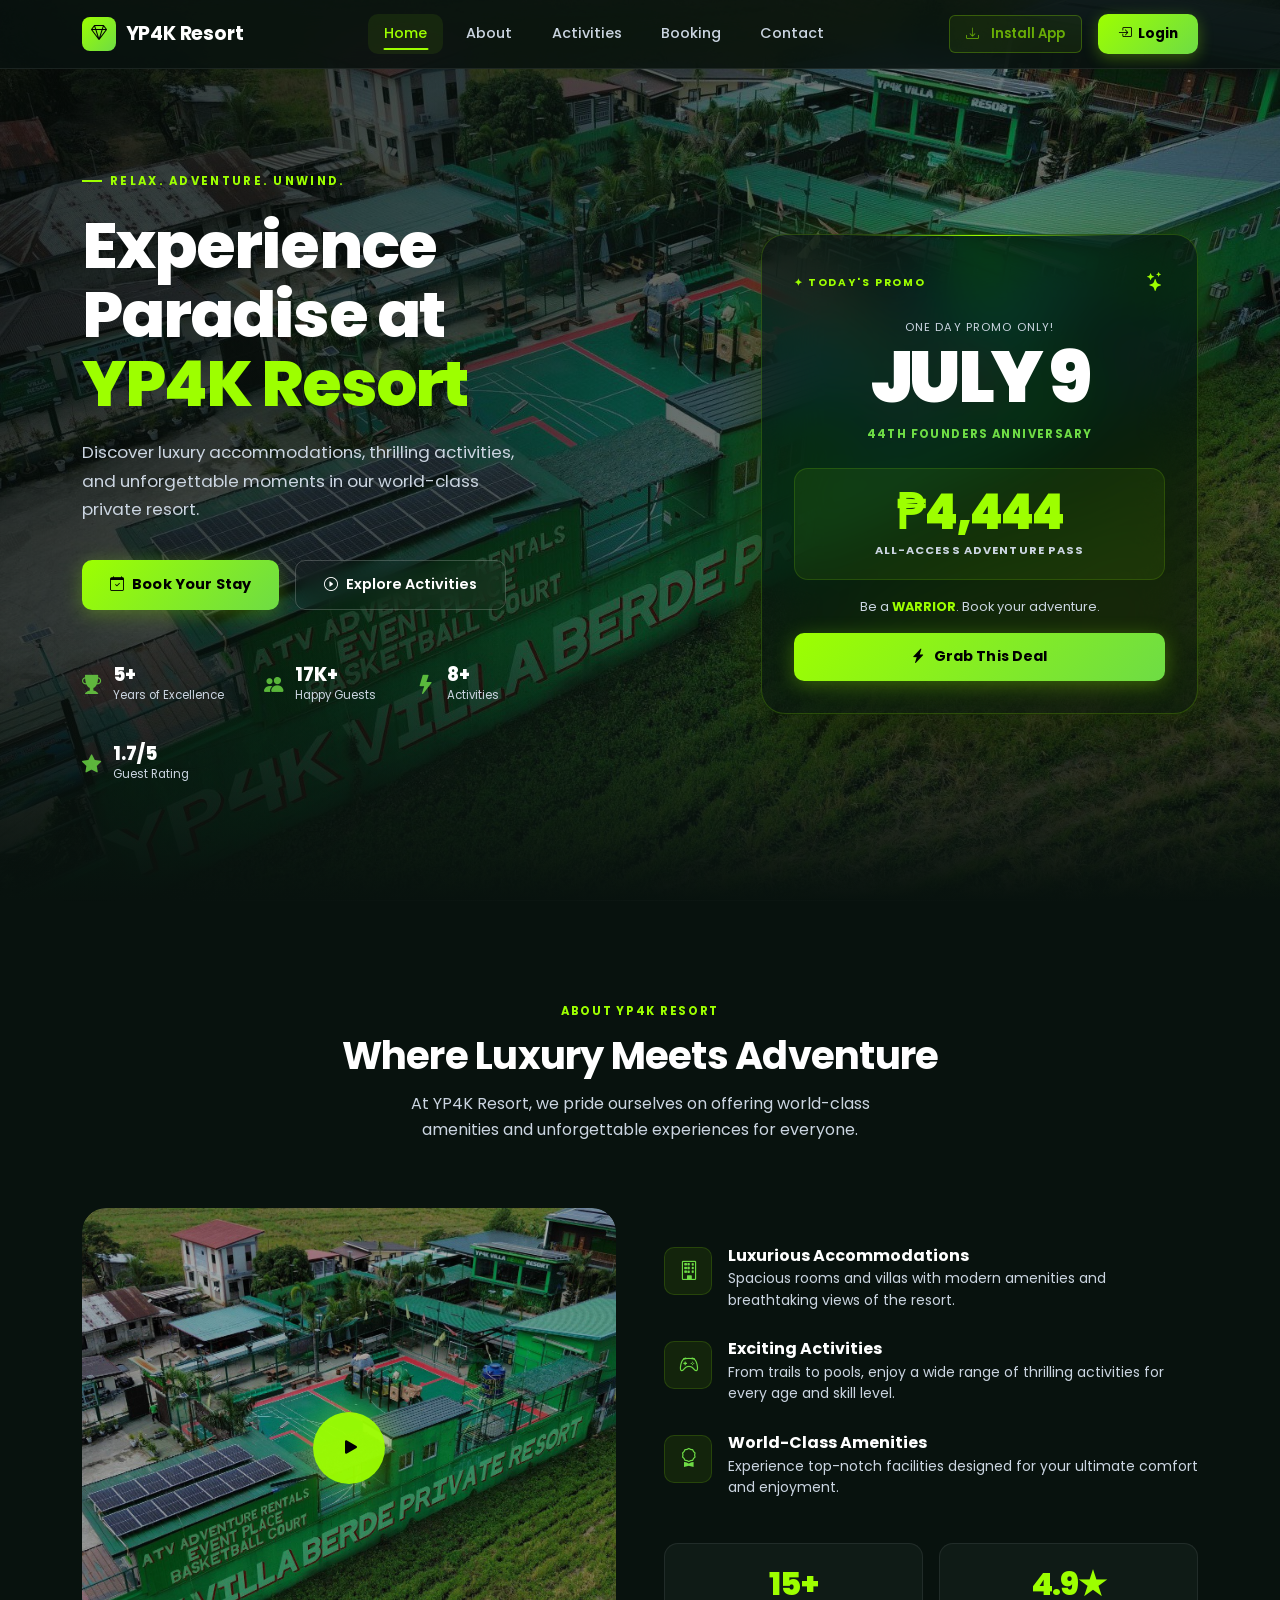
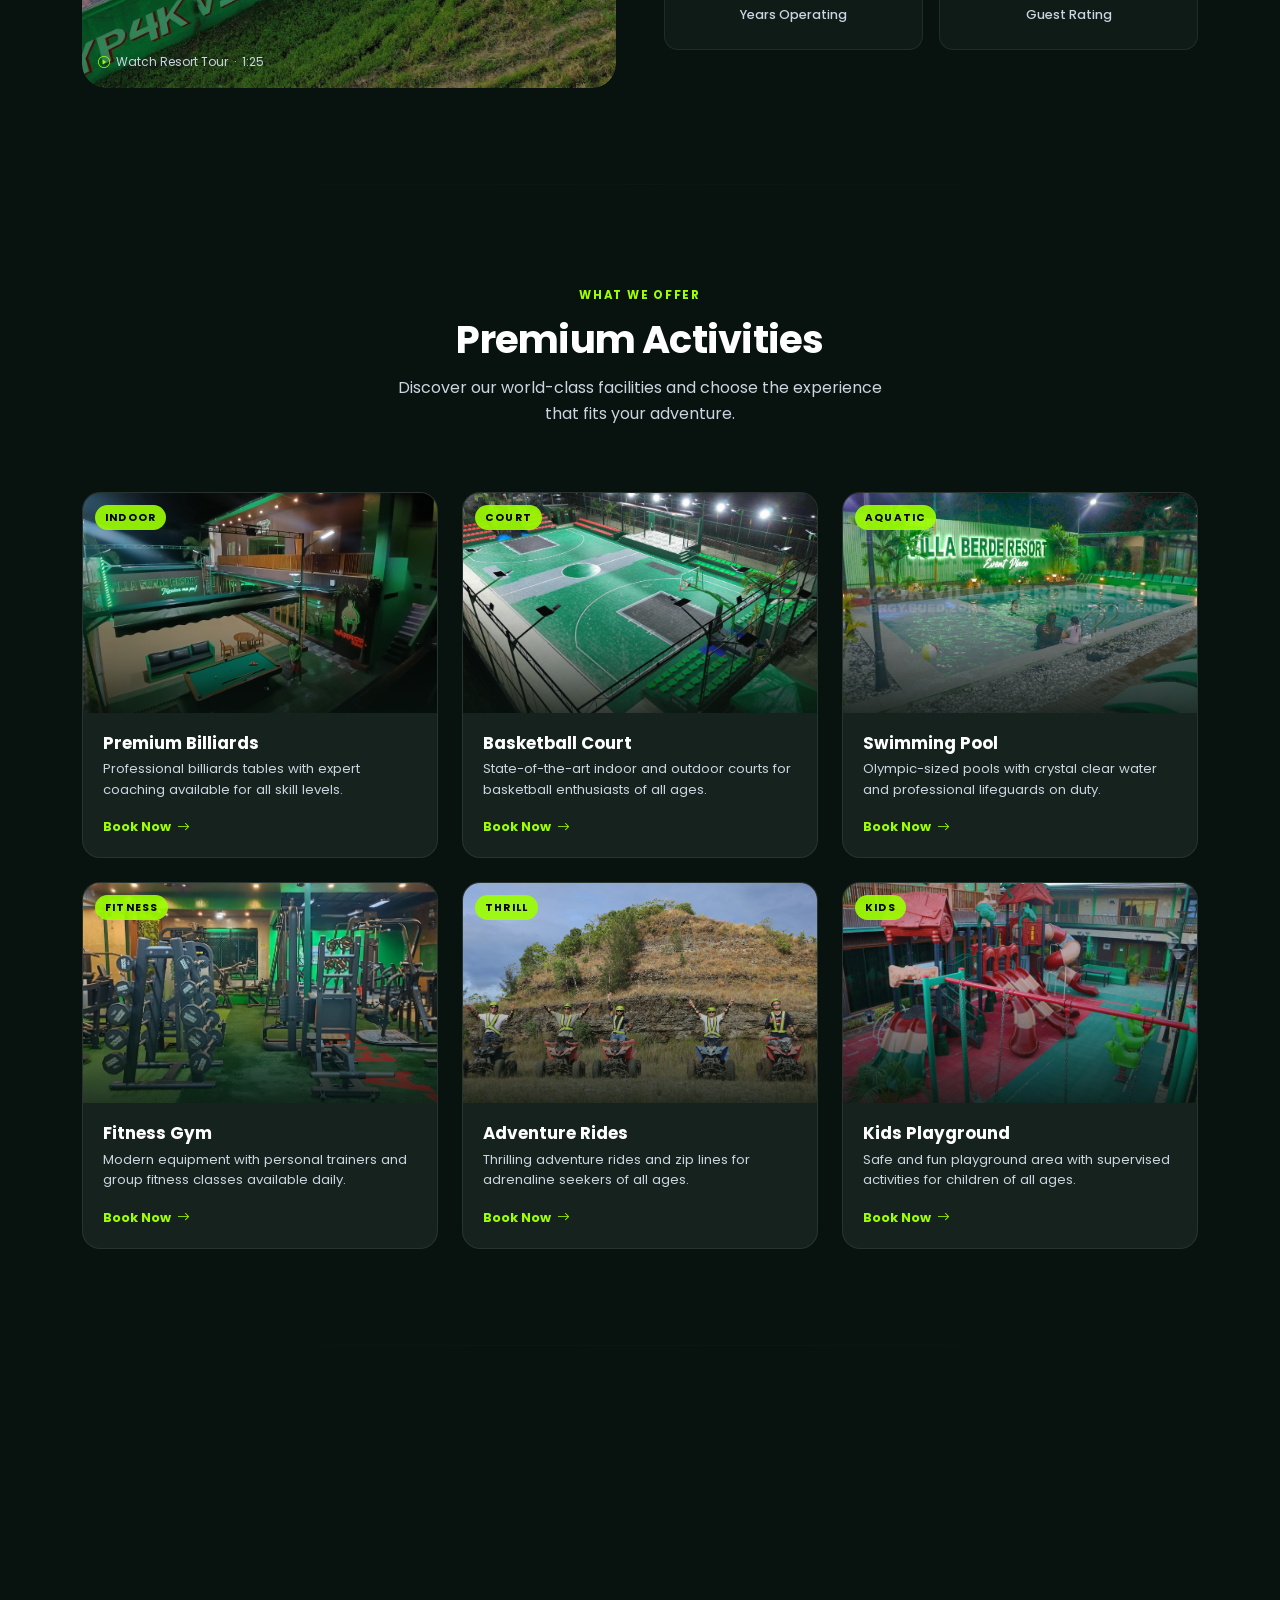
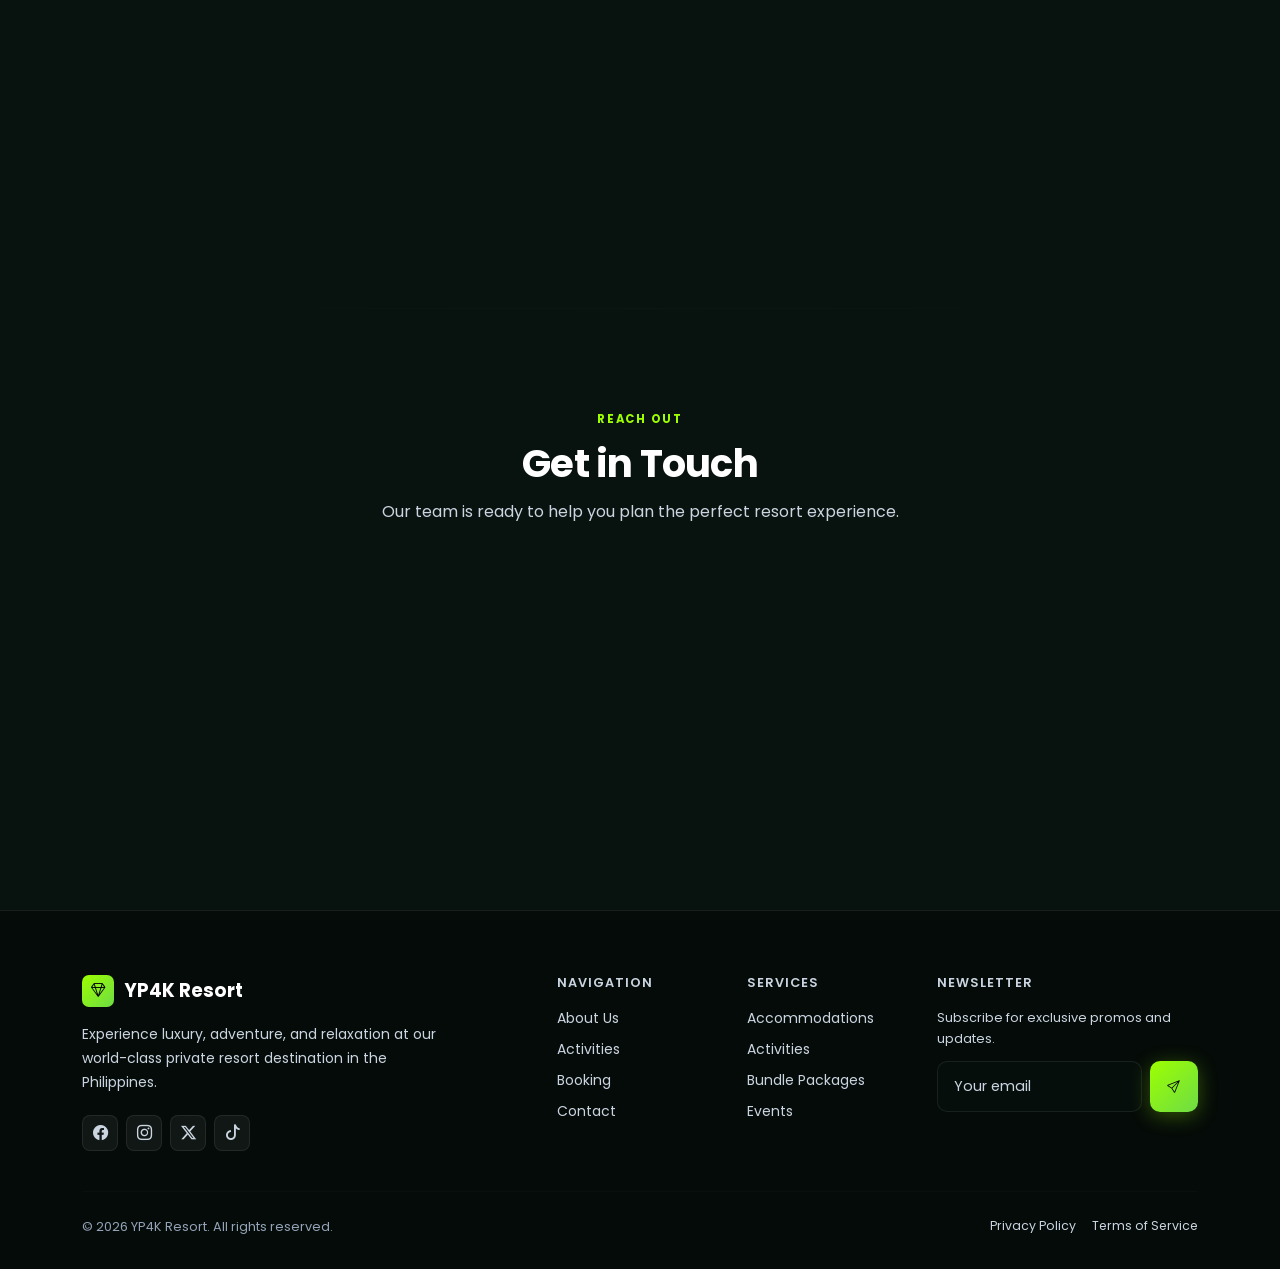
==== index-new.html @ f0563fe2 "fixed json files and sw.js" ====
<!DOCTYPE html>
<html lang="en">

<head>
    <meta charset="UTF-8">
    <meta name="viewport" content="width=device-width, initial-scale=1.0">
    <title>YP4K Resort — Luxury. Adventure. Nature.</title>
    <meta name="description"
        content="Experience world-class luxury accommodations, thrilling activities, and unforgettable moments at YP4K Private Resort.">
    <link href="https://cdn.jsdelivr.net/npm/bootstrap@5.3.0/dist/css/bootstrap.min.css" rel="stylesheet">
    <link rel="stylesheet" href="https://cdn.jsdelivr.net/npm/bootstrap-icons@1.11.0/font/bootstrap-icons.css">
    <link rel="stylesheet" href="css/resort-theme.css">

    <!-- PWA: Manifest & Meta -->
    <link rel="manifest" href="manifest.json">
    <meta name="theme-color" content="#9dff00">
    <meta name="mobile-web-app-capable" content="yes">
    <meta name="apple-mobile-web-app-capable" content="yes">
    <meta name="apple-mobile-web-app-status-bar-style" content="black-translucent">
    <meta name="apple-mobile-web-app-title" content="YP4K Resort">
    <link rel="apple-touch-icon" href="assets/icon-192.png">
    <link rel="icon" type="image/png" sizes="192x192" href="assets/icon-192.png">
    <link rel="icon" type="image/png" sizes="512x512" href="assets/icon-512.png">
    <style>
        /* ═══════════════════════════════════════════════════════
       INDEX PAGE — Additional Styles
    ═══════════════════════════════════════════════════════ */

        /* NAV LOGIN BUTTON */
        .nav-btn-login {
            display: inline-flex;
            align-items: center;
            gap: 0.4rem;
            padding: 0.55rem 1.25rem;
            background: linear-gradient(135deg, var(--accent), var(--accent-2));
            color: #000 !important;
            font-weight: 700;
            font-size: 0.85rem;
            border-radius: var(--radius-sm);
            text-decoration: none;
            transition: var(--t);
            box-shadow: 0 4px 15px rgba(157, 255, 0, 0.3);
            margin-left: 0.5rem;
        }

        .nav-btn-login:hover {
            transform: translateY(-2px);
            box-shadow: 0 6px 25px rgba(157, 255, 0, 0.45);
            color: #000 !important;
        }

        /* ── HERO ───────────────────────────────────────────── */
        .hero {
            position: relative;
            min-height: 100vh;
            display: flex;
            align-items: center;
            overflow: hidden;
            padding: 7rem 0 4rem;
        }

        /* Hero Background Slideshow
       ┌────────────────────────────────────────────────────────┐
       │  TO CHANGE HERO IMAGES: Edit the HERO_IMAGES array    │
       │  in the <script> section below. The CSS handles       │
       │  the crossfade automatically.                          │
       └────────────────────────────────────────────────────────┘ */
        .hero-bg-layer {
            position: absolute;
            inset: 0;
            z-index: 0;
            background-size: cover;
            background-position: center;
            background-attachment: fixed;
            opacity: 0;
            transition: opacity 1.8s ease-in-out;
        }

        .hero-bg-layer.active {
            opacity: 1;
        }

        @media (max-width: 768px) {
            .hero-bg-layer {
                background-attachment: scroll;
            }
        }

        /* Dark gradient overlay — pointer-events:none so navbar clicks pass through */
        .hero-overlay {
            position: absolute;
            inset: 0;
            z-index: 1;
            pointer-events: none;
            background: linear-gradient(105deg,
                    rgba(5, 10, 7, 0.82) 0%,
                    rgba(8, 18, 14, 0.7) 40%,
                    rgba(8, 18, 14, 0.45) 70%,
                    rgba(5, 10, 7, 0.6) 100%);
        }

        /* Bottom vignette — decorative only */
        .hero-vignette {
            position: absolute;
            bottom: 0;
            left: 0;
            right: 0;
            height: 30%;
            z-index: 2;
            pointer-events: none;
            background: linear-gradient(to top, var(--bg-primary), transparent);
        }

        .hero-content {
            position: relative;
            z-index: 3;
        }

        /* Hero label */
        .hero-tagline {
            display: inline-flex;
            align-items: center;
            gap: 0.5rem;
            font-size: 0.72rem;
            font-weight: 700;
            letter-spacing: 0.2em;
            text-transform: uppercase;
            color: var(--accent);
            margin-bottom: 1.25rem;
        }

        .hero-tagline::before {
            content: '';
            display: inline-block;
            width: 20px;
            height: 2px;
            background: var(--accent);
        }

        /* Hero headline */
        .hero-headline {
            font-size: clamp(2.4rem, 5vw, 4.2rem);
            font-weight: 800;
            line-height: 1.08;
            letter-spacing: -0.03em;
            color: var(--text);
            margin-bottom: 1.25rem;
        }

        .hero-headline .accent-word {
            color: var(--accent);
        }

        .hero-subtitle {
            font-size: 1.05rem;
            color: var(--text-2);
            line-height: 1.7;
            max-width: 460px;
            margin-bottom: 2.25rem;
        }

        /* Hero CTA row */
        .hero-ctas {
            display: flex;
            gap: 1rem;
            flex-wrap: wrap;
            margin-bottom: 3.5rem;
        }

        /* Hero stats row */
        .hero-stats {
            display: flex;
            gap: 2.5rem;
            flex-wrap: wrap;
        }

        .hero-stat {
            display: flex;
            align-items: center;
            gap: 0.75rem;
        }

        .hero-stat-icon {
            color: var(--accent-2);
            font-size: 1.2rem;
            opacity: 0.8;
        }

        .hero-stat-value {
            font-size: 1.15rem;
            font-weight: 800;
            color: var(--text);
            line-height: 1;
        }

        .hero-stat-label {
            font-size: 0.72rem;
            color: var(--text-muted);
            margin-top: 0.1rem;
        }

        /* ── PROMO CARD (Right Column) ─────────────────────── */
        .promo-card {
            background: rgba(10, 20, 15, 0.6);
            backdrop-filter: blur(30px) saturate(180%);
            -webkit-backdrop-filter: blur(30px) saturate(180%);
            border: 1px solid rgba(157, 255, 0, 0.2);
            border-radius: var(--radius-xl);
            padding: 2rem;
            box-shadow: 0 25px 60px rgba(0, 0, 0, 0.5), var(--shadow-glow-lg);
            position: relative;
            overflow: hidden;
            animation: promoFloat 6s ease-in-out infinite;
        }

        @keyframes promoFloat {

            0%,
            100% {
                transform: translateY(0);
            }

            50% {
                transform: translateY(-8px);
            }
        }

        .promo-card::before {
            content: '';
            position: absolute;
            top: -1px;
            left: 20%;
            right: 20%;
            height: 2px;
            background: linear-gradient(90deg, transparent, var(--accent), transparent);
        }

        .promo-card .promo-tag {
            display: flex;
            align-items: center;
            justify-content: space-between;
            margin-bottom: 1.25rem;
        }

        .promo-tag-label {
            font-size: 0.65rem;
            font-weight: 700;
            letter-spacing: 0.18em;
            text-transform: uppercase;
            color: var(--accent);
        }

        .promo-star {
            color: var(--accent);
            font-size: 1.2rem;
            animation: starSpin 8s linear infinite;
        }

        @keyframes starSpin {
            to {
                transform: rotate(360deg);
            }
        }

        .promo-date {
            text-align: center;
            margin-bottom: 0.75rem;
        }

        .promo-day-label {
            font-size: 0.7rem;
            color: var(--text-muted);
            letter-spacing: 0.1em;
            text-transform: uppercase;
            margin-bottom: 0.25rem;
        }

        .promo-day-num {
            font-size: 4.5rem;
            font-weight: 900;
            color: var(--text);
            line-height: 1;
            letter-spacing: -0.05em;
        }

        .promo-event {
            font-size: 0.72rem;
            font-weight: 700;
            letter-spacing: 0.12em;
            text-transform: uppercase;
            color: var(--accent-2);
            text-align: center;
            margin-bottom: 1.5rem;
        }

        .promo-price-block {
            background: rgba(157, 255, 0, 0.07);
            border: 1px solid rgba(157, 255, 0, 0.15);
            border-radius: var(--radius-md);
            padding: 1.25rem;
            text-align: center;
            margin-bottom: 1rem;
        }

        .promo-price {
            font-size: 3rem;
            font-weight: 900;
            color: var(--accent);
            line-height: 1;
            letter-spacing: -0.04em;
        }

        .promo-price-label {
            font-size: 0.7rem;
            font-weight: 700;
            letter-spacing: 0.1em;
            text-transform: uppercase;
            color: var(--text-2);
            margin-top: 0.25rem;
        }

        .promo-cta-text {
            text-align: center;
            font-size: 0.8rem;
            color: var(--text-muted);
        }

        .promo-cta-text span {
            color: var(--accent);
            font-weight: 700;
        }

        /* ── ABOUT SECTION ──────────────────────────────────── */
        .about-img-wrapper {
            position: relative;
            border-radius: var(--radius-xl);
            overflow: hidden;
        }

        .about-img-wrapper img {
            width: 100%;
            height: 480px;
            object-fit: cover;
            border-radius: var(--radius-xl);
            transition: transform 0.6s ease;
        }

        .about-img-wrapper:hover img {
            transform: scale(1.04);
        }

        .about-img-wrapper .play-btn {
            position: absolute;
            inset: 0;
            display: flex;
            align-items: center;
            justify-content: center;
            background: rgba(0, 0, 0, 0.3);
            transition: var(--t);
            border-radius: var(--radius-xl);
            text-decoration: none;
        }

        .about-img-wrapper .play-btn:hover {
            background: rgba(0, 0, 0, 0.15);
        }

        .play-btn-circle {
            width: 72px;
            height: 72px;
            background: rgba(157, 255, 0, 0.95);
            border-radius: 50%;
            display: flex;
            align-items: center;
            justify-content: center;
            font-size: 1.5rem;
            color: #000;
            transition: var(--t);
            box-shadow: 0 0 40px rgba(157, 255, 0, 0.5);
        }

        .play-btn:hover .play-btn-circle {
            transform: scale(1.1);
            box-shadow: 0 0 60px rgba(157, 255, 0, 0.7);
        }

        .about-feature {
            display: flex;
            gap: 1rem;
            margin-bottom: 1.75rem;
            align-items: flex-start;
        }

        .about-feature-icon {
            width: 48px;
            height: 48px;
            flex-shrink: 0;
            background: rgba(157, 255, 0, 0.08);
            border: 1px solid rgba(157, 255, 0, 0.15);
            border-radius: var(--radius-sm);
            display: flex;
            align-items: center;
            justify-content: center;
            font-size: 1.2rem;
            color: var(--accent-2);
            margin-top: 0.1rem;
        }

        .about-feature h5 {
            font-size: 1rem;
            font-weight: 700;
            color: var(--text);
            margin-bottom: 0.2rem;
        }

        .about-feature p {
            font-size: 0.875rem;
            color: var(--text-muted);
            margin: 0;
            line-height: 1.55;
        }

        /* ── ACTIVITIES GRID ─────────────────────────────────── */
        .activity-card {
            background: var(--bg-card);
            border: 1px solid var(--border);
            border-radius: var(--radius-lg);
            overflow: hidden;
            transition: var(--t);
            height: 100%;
            display: flex;
            flex-direction: column;
        }

        .activity-card:hover {
            border-color: rgba(157, 255, 0, 0.2);
            box-shadow: 0 20px 50px rgba(0, 0, 0, 0.5), var(--shadow-glow);
            transform: translateY(-6px);
        }

        .activity-img-wrap {
            position: relative;
            height: 220px;
            overflow: hidden;
        }

        .activity-img-wrap img {
            width: 100%;
            height: 100%;
            object-fit: cover;
            transition: transform 0.6s ease;
        }

        .activity-card:hover .activity-img-wrap img {
            transform: scale(1.07);
        }

        .activity-type-badge {
            position: absolute;
            top: 0.75rem;
            left: 0.75rem;
            background: rgba(157, 255, 0, 0.9);
            color: #000;
            font-size: 0.65rem;
            font-weight: 700;
            letter-spacing: 0.1em;
            text-transform: uppercase;
            padding: 0.25rem 0.65rem;
            border-radius: 100px;
        }

        .activity-img-overlay {
            position: absolute;
            inset: 0;
            background: linear-gradient(to top, rgba(8, 18, 14, 0.8) 0%, transparent 60%);
        }

        .activity-body {
            padding: 1.25rem;
            display: flex;
            flex-direction: column;
            flex: 1;
        }

        .activity-title {
            font-size: 1.05rem;
            font-weight: 700;
            color: var(--text);
            margin-bottom: 0.4rem;
        }

        .activity-desc {
            font-size: 0.825rem;
            color: var(--text-muted);
            line-height: 1.55;
            flex: 1;
            margin-bottom: 1rem;
        }

        .activity-btn {
            display: inline-flex;
            align-items: center;
            gap: 0.4rem;
            font-size: 0.8rem;
            font-weight: 700;
            color: var(--accent) !important;
            text-decoration: none;
            transition: var(--t-fast);
            border: none;
            background: none;
            padding: 0;
        }

        .activity-btn:hover {
            gap: 0.7rem;
            color: var(--accent-2) !important;
        }

        /* ── CTA BAND ────────────────────────────────────────── */
        .cta-band {
            background: linear-gradient(135deg, rgba(21, 34, 29, 0.8), rgba(13, 22, 18, 0.9));
            border: 1px solid var(--border);
            border-radius: var(--radius-2xl);
            padding: 4rem 3rem;
            text-align: center;
            position: relative;
            overflow: hidden;
        }

        .cta-band::before {
            content: '';
            position: absolute;
            top: -1px;
            left: 15%;
            right: 15%;
            height: 2px;
            background: linear-gradient(90deg, transparent, var(--accent), transparent);
        }

        .cta-band::after {
            content: '';
            position: absolute;
            top: 50%;
            left: 50%;
            transform: translate(-50%, -50%);
            width: 400px;
            height: 400px;
            background: radial-gradient(ellipse at center, rgba(157, 255, 0, 0.05) 0%, transparent 70%);
            pointer-events: none;
        }

        .cta-band h2 {
            font-size: clamp(1.8rem, 3.5vw, 2.8rem);
            font-weight: 800;
            color: var(--text);
            letter-spacing: -0.03em;
            margin-bottom: 0.75rem;
        }

        .cta-band p {
            color: var(--text-muted);
            font-size: 1rem;
            margin-bottom: 2rem;
            max-width: 480px;
            margin-left: auto;
            margin-right: auto;
        }

        /* ── CONTACT CARDS ───────────────────────────────────── */
        .contact-card {
            background: var(--bg-card);
            border: 1px solid var(--border);
            border-radius: var(--radius-lg);
            padding: 2rem;
            text-align: center;
            transition: var(--t);
            height: 100%;
        }

        .contact-card:hover {
            border-color: rgba(157, 255, 0, 0.2);
            transform: translateY(-4px);
            box-shadow: var(--shadow-glow);
        }

        .contact-icon {
            width: 60px;
            height: 60px;
            background: rgba(157, 255, 0, 0.08);
            border: 1px solid rgba(157, 255, 0, 0.15);
            border-radius: 50%;
            display: flex;
            align-items: center;
            justify-content: center;
            font-size: 1.4rem;
            color: var(--accent-2);
            margin: 0 auto 1.25rem;
            transition: var(--t);
        }

        .contact-card:hover .contact-icon {
            background: rgba(157, 255, 0, 0.15);
            box-shadow: 0 0 20px rgba(157, 255, 0, 0.2);
            transform: scale(1.05);
        }

        .contact-card h5 {
            font-weight: 700;
            color: var(--text);
            margin-bottom: 0.5rem;
            font-size: 1rem;
        }

        .contact-card p {
            color: var(--text-2);
            font-size: 0.875rem;
            margin-bottom: 0.25rem;
        }

        .contact-card .contact-sub {
            color: var(--text-muted);
            font-size: 0.775rem;
        }

        /* Mobile nav tweaks */
        @media (max-width: 992px) {
            .promo-card {
                margin-top: 2.5rem;
                animation: none;
            }

            .hero {
                min-height: auto;
                padding: 7rem 0 5rem;
            }
        }
    </style>
</head>

<body>
    <!-- Animated Background System -->
    <div class="resort-bg"></div>
    <div class="particles">
        <div class="particle"></div>
        <div class="particle"></div>
        <div class="particle"></div>
        <div class="particle"></div>
        <div class="particle"></div>
        <div class="particle"></div>
        <div class="particle"></div>
        <div class="particle"></div>
    </div>

    <!-- ══════════════════════════════════════════════════════
     NAVIGATION
══════════════════════════════════════════════════════ -->
    <nav class="resort-nav navbar navbar-expand-lg" id="mainNav">
        <div class="container">
            <a class="navbar-brand" href="#home">
                <div class="brand-icon"><i class="bi bi-gem"></i></div>
                YP4K Resort
            </a>
            <button class="navbar-toggler border-0" type="button" data-bs-toggle="collapse" data-bs-target="#navbarNav"
                style="color: var(--text-muted);">
                <i class="bi bi-list" style="font-size:1.5rem;"></i>
            </button>
            <div class="collapse navbar-collapse" id="navbarNav">
                <ul class="navbar-nav mx-auto gap-1">
                    <li class="nav-item"><a class="nav-link active" href="#home">Home</a></li>
                    <li class="nav-item"><a class="nav-link" href="#about">About</a></li>
                    <li class="nav-item"><a class="nav-link" href="#activities">Activities</a></li>
                    <li class="nav-item"><a class="nav-link" href="#booking">Booking</a></li>
                    <li class="nav-item"><a class="nav-link" href="#contact">Contact</a></li>
                </ul>
                <div class="d-flex align-items-center gap-2 mt-3 mt-lg-0">
                    <!-- PWA Install Button (hidden until browser fires beforeinstallprompt) -->
                    <button id="pwaInstallBtn" class="d-none align-items-center gap-2" style="background: rgba(157,255,0,0.1); border: 1px solid rgba(157,255,0,0.4); color: #9dff00; border-radius: 6px; padding: 0.45rem 1rem; font-size: 0.82rem; font-weight: 600; cursor: pointer; transition: all 0.2s ease; white-space: nowrap;" onmouseover="this.style.background='rgba(157,255,0,0.22)';this.style.boxShadow='0 0 12px rgba(157,255,0,0.3)'" onmouseout="this.style.background='rgba(157,255,0,0.1)';this.style.boxShadow='none'">
                        <i class="bi bi-download me-1"></i> Install App
                    </button>
                    <a href="http://localhost/YP4K_Resort/Authentication/login.php" class="nav-btn-login">
                        <i class="bi bi-box-arrow-in-right"></i>
                        Login
                    </a>
                </div>
            </div>
        </div>
    </nav>

    <!-- ══════════════════════════════════════════════════════
     HERO SECTION
══════════════════════════════════════════════════════ -->
    <section id="home" class="hero">
        <!-- Background Image Layers (controlled by JS below) -->
        <div class="hero-bg-layer" id="heroBg0"></div>
        <div class="hero-bg-layer" id="heroBg1"></div>
        <div class="hero-bg-layer" id="heroBg2"></div>
        <div class="hero-overlay"></div>
        <div class="hero-vignette"></div>

        <div class="container hero-content">
            <div class="row align-items-center g-5">
                <!-- Left: Headline & CTAs -->
                <div class="col-lg-6">
                    <div class="hero-tagline reveal">Relax. Adventure. Unwind.</div>

                    <h1 class="hero-headline reveal reveal-delay-1">
                        Experience<br>
                        Paradise at<br>
                        <span class="accent-word">YP4K Resort</span>
                    </h1>

                    <p class="hero-subtitle reveal reveal-delay-2">
                        Discover luxury accommodations, thrilling activities,
                        and unforgettable moments in our world-class private resort.
                    </p>

                    <div class="hero-ctas reveal reveal-delay-3">
                        <a href="Authentication/login.php" class="btn-resort">
                            <i class="bi bi-calendar-check"></i>
                            Book Your Stay
                        </a>
                        <a href="#activities" class="btn-resort-ghost">
                            <i class="bi bi-play-circle"></i>
                            Explore Activities
                        </a>
                    </div>

                    <!-- Stats -->
                    <div class="hero-stats reveal reveal-delay-4">
                        <div class="hero-stat">
                            <i class="bi bi-trophy-fill hero-stat-icon"></i>
                            <div>
                                <div class="hero-stat-value" data-count="15">0</div>
                                <div class="hero-stat-label">Years of Excellence</div>
                            </div>
                        </div>
                        <div class="hero-stat">
                            <i class="bi bi-people-fill hero-stat-icon"></i>
                            <div>
                                <div class="hero-stat-value" data-count="50" data-suffix="K+">0</div>
                                <div class="hero-stat-label">Happy Guests</div>
                            </div>
                        </div>
                        <div class="hero-stat">
                            <i class="bi bi-lightning-fill hero-stat-icon"></i>
                            <div>
                                <div class="hero-stat-value" data-count="25" data-suffix="+">0</div>
                                <div class="hero-stat-label">Activities</div>
                            </div>
                        </div>
                        <div class="hero-stat">
                            <i class="bi bi-star-fill hero-stat-icon"></i>
                            <div>
                                <div class="hero-stat-value" data-count="4.9" data-suffix="/5" data-decimal="true">0
                                </div>
                                <div class="hero-stat-label">Guest Rating</div>
                            </div>
                        </div>
                    </div>
                </div>

                <!-- Right: Promo Card -->
                <div class="col-lg-5 offset-lg-1 reveal reveal-delay-2">
                    <div class="promo-card">
                        <div class="promo-tag">
                            <span class="promo-tag-label">✦ Today's Promo</span>
                            <i class="bi bi-stars promo-star"></i>
                        </div>
                        <div class="promo-date">
                            <div class="promo-day-label">One Day Promo Only!</div>
                            <div class="promo-day-num">JULY 9</div>
                        </div>
                        <div class="promo-event">44th Founders Anniversary</div>
                        <div class="promo-price-block">
                            <div class="promo-price">₱4,444</div>
                            <div class="promo-price-label">All-Access Adventure Pass</div>
                        </div>
                        <p class="promo-cta-text">
                            Be a <span>WARRIOR</span>. Book your adventure.
                        </p>
                        <div class="mt-3">
                            <a href="Authentication/login.php" class="btn-resort w-100 justify-content-center">
                                <i class="bi bi-lightning-charge-fill"></i>
                                Grab This Deal
                            </a>
                        </div>
                    </div>
                </div>
            </div>
        </div>
    </section>

    <hr class="section-divider">

    <!-- ══════════════════════════════════════════════════════
     ABOUT SECTION
══════════════════════════════════════════════════════ -->
    <section id="about" class="section-resort">
        <div class="container">
            <div class="section-header">
                <span class="label-green">About YP4K Resort</span>
                <h2>Where Luxury Meets Adventure</h2>
                <p>At YP4K Resort, we pride ourselves on offering world-class amenities and unforgettable experiences
                    for everyone.</p>
            </div>

            <div class="row align-items-center g-5">
                <!-- Image / Video -->
                <div class="col-lg-6 reveal">
                    <div class="about-img-wrapper">
                        <img src="assets/Images/AerialShotOne.jpg" alt="YP4K Resort Aerial View" loading="lazy">
                        <a href="#" class="play-btn" onclick="return false;">
                            <div class="play-btn-circle">
                                <i class="bi bi-play-fill ms-1"></i>
                            </div>
                        </a>
                        <div
                            style="position:absolute;bottom:1rem;left:1rem;z-index:5;font-size:0.75rem;color:var(--text-2);display:flex;align-items:center;gap:0.4rem;">
                            <i class="bi bi-play-circle" style="color:var(--accent);"></i> Watch Resort Tour
                            &nbsp;·&nbsp; 1:25
                        </div>
                    </div>
                </div>

                <!-- Features -->
                <div class="col-lg-6 reveal reveal-delay-2">
                    <div class="about-feature">
                        <div class="about-feature-icon"><i class="bi bi-building"></i></div>
                        <div>
                            <h5>Luxurious Accommodations</h5>
                            <p>Spacious rooms and villas with modern amenities and breathtaking views of the resort.</p>
                        </div>
                    </div>
                    <div class="about-feature">
                        <div class="about-feature-icon"><i class="bi bi-controller"></i></div>
                        <div>
                            <h5>Exciting Activities</h5>
                            <p>From trails to pools, enjoy a wide range of thrilling activities for every age and skill
                                level.</p>
                        </div>
                    </div>
                    <div class="about-feature">
                        <div class="about-feature-icon"><i class="bi bi-award"></i></div>
                        <div>
                            <h5>World-Class Amenities</h5>
                            <p>Experience top-notch facilities designed for your ultimate comfort and enjoyment.</p>
                        </div>
                    </div>

                    <!-- Mini stats -->
                    <div class="row g-3 mt-1">
                        <div class="col-6">
                            <div class="stat-card-resort text-center">
                                <div class="stat-value"
                                    style="font-size:2rem;font-weight:800;color:var(--accent);letter-spacing:-0.03em;">
                                    15+</div>
                                <div class="stat-label" style="font-size:0.8rem;color:var(--text-muted);">Years
                                    Operating</div>
                            </div>
                        </div>
                        <div class="col-6">
                            <div class="stat-card-resort text-center">
                                <div class="stat-value"
                                    style="font-size:2rem;font-weight:800;color:var(--accent);letter-spacing:-0.03em;">
                                    4.9★</div>
                                <div class="stat-label" style="font-size:0.8rem;color:var(--text-muted);">Guest Rating
                                </div>
                            </div>
                        </div>
                    </div>
                </div>
            </div>
        </div>
    </section>

    <hr class="section-divider">

    <!-- ══════════════════════════════════════════════════════
     ACTIVITIES SECTION
══════════════════════════════════════════════════════ -->
    <section id="activities" class="section-resort">
        <div class="container">
            <div class="section-header">
                <span class="label-green">What We Offer</span>
                <h2>Premium Activities</h2>
                <p>Discover our world-class facilities and choose the experience that fits your adventure.</p>
            </div>

            <div class="row g-4">
                <div class="col-md-6 col-lg-4 reveal">
                    <div class="activity-card">
                        <div class="activity-img-wrap">
                            <img src="assets/Images/BilliardsHDreal.jpg" alt="Billiards" loading="lazy">
                            <span class="activity-type-badge">Indoor</span>
                            <div class="activity-img-overlay"></div>
                        </div>
                        <div class="activity-body">
                            <h3 class="activity-title">Premium Billiards</h3>
                            <p class="activity-desc">Professional billiards tables with expert coaching available for
                                all skill levels.</p>
                            <a href="#booking" class="activity-btn">Book Now <i class="bi bi-arrow-right"></i></a>
                        </div>
                    </div>
                </div>
                <div class="col-md-6 col-lg-4 reveal reveal-delay-1">
                    <div class="activity-card">
                        <div class="activity-img-wrap">
                            <img src="assets/Images/BasketballCourt.jpg" alt="Basketball" loading="lazy">
                            <span class="activity-type-badge">Court</span>
                            <div class="activity-img-overlay"></div>
                        </div>
                        <div class="activity-body">
                            <h3 class="activity-title">Basketball Court</h3>
                            <p class="activity-desc">State-of-the-art indoor and outdoor courts for basketball
                                enthusiasts of all ages.</p>
                            <a href="#booking" class="activity-btn">Book Now <i class="bi bi-arrow-right"></i></a>
                        </div>
                    </div>
                </div>
                <div class="col-md-6 col-lg-4 reveal reveal-delay-2">
                    <div class="activity-card">
                        <div class="activity-img-wrap">
                            <img src="assets/Images/Pool.jpg" alt="Swimming Pool" loading="lazy">
                            <span class="activity-type-badge">Aquatic</span>
                            <div class="activity-img-overlay"></div>
                        </div>
                        <div class="activity-body">
                            <h3 class="activity-title">Swimming Pool</h3>
                            <p class="activity-desc">Olympic-sized pools with crystal clear water and professional
                                lifeguards on duty.</p>
                            <a href="#booking" class="activity-btn">Book Now <i class="bi bi-arrow-right"></i></a>
                        </div>
                    </div>
                </div>
                <div class="col-md-6 col-lg-4 reveal reveal-delay-1">
                    <div class="activity-card">
                        <div class="activity-img-wrap">
                            <img src="assets/Images/GYM.jfif" alt="Gym" loading="lazy">
                            <span class="activity-type-badge">Fitness</span>
                            <div class="activity-img-overlay"></div>
                        </div>
                        <div class="activity-body">
                            <h3 class="activity-title">Fitness Gym</h3>
                            <p class="activity-desc">Modern equipment with personal trainers and group fitness classes
                                available daily.</p>
                            <a href="#booking" class="activity-btn">Book Now <i class="bi bi-arrow-right"></i></a>
                        </div>
                    </div>
                </div>
                <div class="col-md-6 col-lg-4 reveal reveal-delay-2">
                    <div class="activity-card">
                        <div class="activity-img-wrap">
                            <img src="assets/Images/ADV.jpg" alt="Adventure" loading="lazy">
                            <span class="activity-type-badge">Thrill</span>
                            <div class="activity-img-overlay"></div>
                        </div>
                        <div class="activity-body">
                            <h3 class="activity-title">Adventure Rides</h3>
                            <p class="activity-desc">Thrilling adventure rides and zip lines for adrenaline seekers of
                                all ages.</p>
                            <a href="#booking" class="activity-btn">Book Now <i class="bi bi-arrow-right"></i></a>
                        </div>
                    </div>
                </div>
                <div class="col-md-6 col-lg-4 reveal reveal-delay-3">
                    <div class="activity-card">
                        <div class="activity-img-wrap">
                            <img src="assets/Images/Playground.jpg" alt="Playground" loading="lazy">
                            <span class="activity-type-badge">Kids</span>
                            <div class="activity-img-overlay"></div>
                        </div>
                        <div class="activity-body">
                            <h3 class="activity-title">Kids Playground</h3>
                            <p class="activity-desc">Safe and fun playground area with supervised activities for
                                children of all ages.</p>
                            <a href="#booking" class="activity-btn">Book Now <i class="bi bi-arrow-right"></i></a>
                        </div>
                    </div>
                </div>
            </div>
        </div>
    </section>

    <hr class="section-divider">

    <section id="booking" class="section-resort">
        <div class="container">
            <div class="cta-band reveal">
                <span class="label-green d-inline-block mb-3">Ready to Visit?</span>
                <h2>Begin Your Resort Experience</h2>
                <p>Reserve your spot today and enjoy world-class amenities, breathtaking views, and unforgettable
                    moments.</p>
                <div class="d-flex gap-3 justify-content-center flex-wrap">
                    <a href="Authentication/login.php" class="btn-resort">
                        <i class="bi bi-calendar-check"></i>
                        Reserve Your Stay
                    </a>
                    <a href="#contact" class="btn-resort-ghost">
                        <i class="bi bi-telephone"></i>
                        Contact Us First
                    </a>
                </div>
            </div>
        </div>
    </section>

    <hr class="section-divider">

    <!-- ══════════════════════════════════════════════════════
     CONTACT SECTION
══════════════════════════════════════════════════════ -->
    <section id="contact" class="section-resort">
        <div class="container">
            <div class="section-header">
                <span class="label-green">Reach Out</span>
                <h2>Get in Touch</h2>
                <p>Our team is ready to help you plan the perfect resort experience.</p>
            </div>

            <div class="row g-4 justify-content-center">
                <div class="col-md-4 col-lg-3 reveal">
                    <div class="contact-card">
                        <div class="contact-icon"><i class="bi bi-telephone"></i></div>
                        <h5>Call Us</h5>
                        <p>+63 (XXX) XXX-XXXX</p>
                        <p class="contact-sub">Mon–Sun · 8AM–8PM</p>
                    </div>
                </div>
                <div class="col-md-4 col-lg-3 reveal reveal-delay-1">
                    <div class="contact-card">
                        <div class="contact-icon"><i class="bi bi-envelope"></i></div>
                        <h5>Email Us</h5>
                        <p>info@yp4kresort.com</p>
                        <p class="contact-sub">24/7 Support</p>
                    </div>
                </div>
                <div class="col-md-4 col-lg-3 reveal reveal-delay-2">
                    <div class="contact-card">
                        <div class="contact-icon"><i class="bi bi-geo-alt"></i></div>
                        <h5>Visit Us</h5>
                        <p>YP4K Private Resort</p>
                        <p class="contact-sub">Philippines</p>
                    </div>
                </div>
            </div>
        </div>
    </section>

    <!-- ══════════════════════════════════════════════════════
     FOOTER
══════════════════════════════════════════════════════ -->
    <footer class="footer-resort">
        <div class="container">
            <div class="row g-4">
                <div class="col-lg-4">
                    <div class="footer-brand">
                        <div class="brand-icon"><i class="bi bi-gem"></i></div>
                        YP4K Resort
                    </div>
                    <p style="color:var(--text-muted);font-size:0.875rem;margin-bottom:1.25rem;line-height:1.7;">
                        Experience luxury, adventure, and relaxation at our world-class private resort destination in
                        the Philippines.
                    </p>
                    <div class="d-flex gap-2">
                        <a href="#" class="social-link"><i class="bi bi-facebook"></i></a>
                        <a href="#" class="social-link"><i class="bi bi-instagram"></i></a>
                        <a href="#" class="social-link"><i class="bi bi-twitter-x"></i></a>
                        <a href="#" class="social-link"><i class="bi bi-tiktok"></i></a>
                    </div>
                </div>

                <div class="col-6 col-lg-2 offset-lg-1">
                    <h6>Navigation</h6>
                    <div class="d-flex flex-column gap-2">
                        <a href="#about" class="footer-link">About Us</a>
                        <a href="#activities" class="footer-link">Activities</a>
                        <a href="#booking" class="footer-link">Booking</a>
                        <a href="#contact" class="footer-link">Contact</a>
                    </div>
                </div>

                <div class="col-6 col-lg-2">
                    <h6>Services</h6>
                    <div class="d-flex flex-column gap-2">
                        <a href="Authentication/login.php" class="footer-link">Accommodations</a>
                        <a href="Authentication/login.php" class="footer-link">Activities</a>
                        <a href="Authentication/login.php" class="footer-link">Bundle Packages</a>
                        <a href="Authentication/login.php" class="footer-link">Events</a>
                    </div>
                </div>

                <div class="col-lg-3">
                    <h6>Newsletter</h6>
                    <p style="color:var(--text-muted);font-size:0.8rem;margin-bottom:0.75rem;">Subscribe for exclusive
                        promos and updates.</p>
                    <div class="d-flex gap-2">
                        <input type="email" class="input-resort" placeholder="Your email"
                            style="border-radius:var(--radius-sm);">
                        <button class="btn-resort btn-resort-sm" type="button" style="flex-shrink:0;">
                            <i class="bi bi-send"></i>
                        </button>
                    </div>
                </div>
            </div>

            <hr class="footer-divider">
            <div class="d-flex justify-content-between align-items-center flex-wrap gap-2">
                <p style="color:var(--text-dim);font-size:0.8rem;margin:0;">
                    &copy; 2026 YP4K Resort. All rights reserved.
                </p>
                <div class="d-flex gap-3">
                    <a href="#" class="footer-link" style="font-size:0.775rem;">Privacy Policy</a>
                    <a href="#" class="footer-link" style="font-size:0.775rem;">Terms of Service</a>
                </div>
            </div>
        </div>
    </footer>

    <script src="https://cdn.jsdelivr.net/npm/bootstrap@5.3.0/dist/js/bootstrap.bundle.min.js"></script>
    <script>
        /* ═══════════════════════════════════════════════════════════════
           HERO IMAGE SLIDESHOW
           ┌─────────────────────────────────────────────────────────┐
           │ TO CHANGE IMAGES: Edit the paths in HERO_IMAGES below.  │
           │ You can add or remove entries — the slideshow adjusts   │
           │ automatically. Use any path relative to this file.      │
           └─────────────────────────────────────────────────────────┘
        ═══════════════════════════════════════════════════════════════ */
        const HERO_IMAGES = [
            'assets/Images/AerialShotOne.jpg',      // Image 1 — Edit path here
            'assets/Images/Aerial Shot Two.jpg',    // Image 2 — Edit path here
            'assets/Images/ArialShot Three.jpg',    // Image 3 — Edit path here
        ];
        const HERO_INTERVAL_MS = 6000; // Time per image in milliseconds (6 seconds)

        (function initHeroSlideshow() {
            const layers = [
                document.getElementById('heroBg0'),
                document.getElementById('heroBg1'),
                document.getElementById('heroBg2'),
            ];

            // Pre-load images & assign
            HERO_IMAGES.forEach((src, i) => {
                if (layers[i]) {
                    layers[i].style.backgroundImage = `url('${src}')`;
                }
            });

            let current = 0;
            if (layers[0]) layers[0].classList.add('active');

            setInterval(() => {
                layers[current].classList.remove('active');
                current = (current + 1) % Math.min(HERO_IMAGES.length, layers.length);
                layers[current].classList.add('active');
            }, HERO_INTERVAL_MS);
        })();

        /* ═══ NAVBAR SCROLL EFFECT ═════════════════════════════════════ */
        const nav = document.getElementById('mainNav');
        window.addEventListener('scroll', () => {
            nav.classList.toggle('scrolled', window.scrollY > 60);
        });

        /* ═══ ACTIVE NAV LINK ON SCROLL ═══════════════════════════════ */
        const sections = document.querySelectorAll('section[id]');
        const navLinks = document.querySelectorAll('.resort-nav .nav-link');

        window.addEventListener('scroll', () => {
            let current = '';
            sections.forEach(s => {
                if (window.scrollY >= s.offsetTop - 200) current = s.id;
            });
            navLinks.forEach(l => {
                l.classList.toggle('active', l.getAttribute('href') === '#' + current);
            });
        }, { passive: true });

        /* ═══ SMOOTH SCROLL ════════════════════════════════════════════ */
        document.querySelectorAll('a[href^="#"]').forEach(a => {
            const href = a.getAttribute('href');
            if (!href || href === '#') return; // skip bare '#' links
            a.addEventListener('click', e => {
                try {
                    const target = document.querySelector(href);
                    if (target) {
                        e.preventDefault();
                        target.scrollIntoView({ behavior: 'smooth', block: 'start' });
                    }
                } catch (err) { /* invalid selector, do nothing */ }
            });
        });

        /* ═══ SCROLL REVEAL ════════════════════════════════════════════ */
        const revealObserver = new IntersectionObserver((entries) => {
            entries.forEach(entry => {
                if (entry.isIntersecting) {
                    entry.target.classList.add('visible');
                    revealObserver.unobserve(entry.target);
                }
            });
        }, { threshold: 0.1, rootMargin: '0px 0px -60px 0px' });

        document.querySelectorAll('.reveal').forEach(el => revealObserver.observe(el));

        /* ═══ COUNTER ANIMATION (Hero Stats) ══════════════════════════ */
        const counters = document.querySelectorAll('[data-count]');
        let countersStarted = false;

        const counterObserver = new IntersectionObserver((entries) => {
            entries.forEach(entry => {
                if (entry.isIntersecting && !countersStarted) {
                    countersStarted = true;
                    counters.forEach(counter => {
                        const target = parseFloat(counter.dataset.count);
                        const suffix = counter.dataset.suffix || '+';
                        const isDecimal = counter.dataset.decimal === 'true';
                        const duration = 1800;
                        const step = target / (duration / 16);
                        let current = 0;

                        const update = () => {
                            current = Math.min(current + step, target);
                            counter.textContent = isDecimal
                                ? current.toFixed(1) + suffix
                                : Math.floor(current) + suffix;
                            if (current < target) requestAnimationFrame(update);
                        };
                        update();
                    });
                }
            });
        }, { threshold: 0.5 });

        if (counters.length) counterObserver.observe(counters[0].closest('.hero-stats'));

        /* ═══ ADMIN KEYBOARD SHORTCUT ═════════════════════════════════ */
        document.addEventListener('keydown', e => {
            if (e.ctrlKey && e.shiftKey && (e.key === 'l' || e.key === 'L')) {
                e.preventDefault();
                window.location.href = 'Authentication/admin-login.php';
            }
        });
    </script>

    <!-- ═══ PWA: Service Worker + Install Prompt ═══════════════════════ -->
    <script>
        // ── Service Worker Registration ───────────────────────────────────
        if ('serviceWorker' in navigator) {
            window.addEventListener('load', () => {
                navigator.serviceWorker.register('./sw.js')
                    .then(reg => console.log('[PWA] Service Worker registered:', reg.scope))
                    .catch(err => console.warn('[PWA] SW registration failed:', err));
            });
        }

        // ── Install Button State Machine ─────────────────────────────────
        let deferredInstallPrompt = null;
        const installBtn = document.getElementById('pwaInstallBtn');

        // Detect if running as standalone installed app
        const isStandalone = window.matchMedia('(display-mode: standalone)').matches
            || window.navigator.standalone === true;

        // Persist install state across browser cooldown gaps
        let isInstalledLocally = localStorage.getItem('pwa_installed') === 'true';

        function setButtonState(state) {
            installBtn.classList.remove('d-none');
            installBtn.style.display = 'inline-flex';
            switch (state) {
                case 'can-install':
                    installBtn.innerHTML = '<i class="bi bi-download me-1"></i> Install App';
                    installBtn.style.opacity = '1';
                    installBtn.style.cursor = 'pointer';
                    installBtn.title = 'Install YP4K Resort as an app on your device';
                    break;
                case 'installed':
                    installBtn.innerHTML = '<i class="bi bi-check-circle me-1"></i> Already Installed';
                    installBtn.style.opacity = '0.75';
                    installBtn.style.cursor = 'default';
                    installBtn.title = 'YP4K Resort is already installed on your device';
                    break;
                case 'standalone':
                    installBtn.style.display = 'none';
                    break;
                case 'unavailable':
                default:
                    installBtn.innerHTML = '<i class="bi bi-download me-1"></i> Install App';
                    installBtn.style.opacity = '0.65';
                    installBtn.style.cursor = 'pointer';
                    installBtn.title = 'Click for installation instructions';
                    break;
            }
        }

        // Set initial state on load
        window.addEventListener('DOMContentLoaded', () => {
            if (isStandalone) {
                setButtonState('standalone');
            } else if (isInstalledLocally) {
                setButtonState('installed');
            } else {
                // Show button in unavailable state (browser may be in cooldown)
                setButtonState('unavailable');
            }
        });

        // Browser fires this when the app becomes installable (or after cooldown ends)
        window.addEventListener('beforeinstallprompt', e => {
            e.preventDefault();
            deferredInstallPrompt = e;
            // If browser is offering install again, it means app was uninstalled
            localStorage.removeItem('pwa_installed');
            isInstalledLocally = false;
            setButtonState('can-install');
            installBtn.animate(
                [{ opacity: 0, transform: 'translateY(-6px)' }, { opacity: 1, transform: 'translateY(0)' }],
                { duration: 350, easing: 'ease-out', fill: 'forwards' }
            );
        });

        // Handle button click based on current state
        installBtn.addEventListener('click', async () => {
            if (deferredInstallPrompt) {
                // Prompt is ready — trigger native install
                deferredInstallPrompt.prompt();
                const { outcome } = await deferredInstallPrompt.userChoice;
                if (outcome === 'accepted') {
                    localStorage.setItem('pwa_installed', 'true');
                    deferredInstallPrompt = null;
                    setButtonState('installed');
                }
            } else if (isInstalledLocally || isStandalone) {
                // Already installed
                showInstallToast('\u2713 YP4K Resort is already installed on your device!', 'success');
            } else {
                // Browser cooldown or unsupported — give manual instructions
                showInstallToast(
                    '\uD83D\uDCF2 To install: open your browser menu (\u22EE) and select "Install App" or "Add to Home Screen".',
                    'info'
                );
            }
        });

        // Fired by the browser after a successful install
        window.addEventListener('appinstalled', () => {
            localStorage.setItem('pwa_installed', 'true');
            isInstalledLocally = true;
            deferredInstallPrompt = null;
            setButtonState('installed');
            showInstallToast('\uD83C\uDF89 YP4K Resort installed! Find it on your home screen or Start menu.', 'success');
        });

        // ── Toast Notification ───────────────────────────────────────────
        function showInstallToast(message, type) {
            const existing = document.getElementById('pwaToast');
            if (existing) existing.remove();
            const colors = {
                success: { bg: 'rgba(157,255,0,0.12)', border: 'rgba(157,255,0,0.5)', text: '#9dff00' },
                info:    { bg: 'rgba(0,212,255,0.12)', border: 'rgba(0,212,255,0.4)', text: '#00d4ff' }
            };
            const c = colors[type] || colors.info;
            const toast = document.createElement('div');
            toast.id = 'pwaToast';
            toast.style.cssText = `
                position: fixed; bottom: 24px; left: 50%; transform: translateX(-50%) translateY(20px);
                background: ${c.bg}; border: 1px solid ${c.border}; color: ${c.text};
                padding: 0.85rem 1.5rem; border-radius: 10px; font-size: 0.88rem; font-weight: 500;
                backdrop-filter: blur(16px); z-index: 9999; max-width: 90vw; text-align: center;
                box-shadow: 0 8px 32px rgba(0,0,0,0.4); opacity: 0; transition: all 0.35s ease;
            `;
            toast.textContent = message;
            document.body.appendChild(toast);
            requestAnimationFrame(() => {
                toast.style.opacity = '1';
                toast.style.transform = 'translateX(-50%) translateY(0)';
            });
            setTimeout(() => {
                toast.style.opacity = '0';
                toast.style.transform = 'translateX(-50%) translateY(10px)';
                setTimeout(() => toast.remove(), 400);
            }, 4500);
        }
    </script>
</body>

</html>
---- css/resort-theme.css ----
/* ═══════════════════════════════════════════════════════════════════
   YP4K RESORT — Global Design System
   resort-theme.css  |  Import this on EVERY page of the system
═══════════════════════════════════════════════════════════════════ */

/* Google Fonts — Poppins */
@import url('https://fonts.googleapis.com/css2?family=Poppins:wght@300;400;500;600;700;800;900&display=swap');

/* ─── 1. DESIGN TOKENS ──────────────────────────────────────────── */
:root {
  /* Backgrounds */
  --bg-primary:    #08120E;
  --bg-secondary:  #101B17;
  --bg-card:       #15221D;
  --bg-card-2:     #1A2B22;
  --bg-elevated:   #1E3028;
  --nav-bg:        rgba(9, 18, 15, 0.88);

  /* Green Accents */
  --accent:        #9DFF00;
  --accent-2:      #6EDC45;
  --accent-3:      #4BBF2E;
  --accent-dim:    rgba(157, 255, 0, 0.5);
  --glow:          rgba(157, 255, 0, 0.18);
  --glow-sm:       rgba(157, 255, 0, 0.08);
  --glow-lg:       rgba(157, 255, 0, 0.25);

  /* Text */
  --text:          #FFFFFF;
  --text-2:        #cbd5e1;
  --text-muted:    #cbd5e1;
  --text-dim:      #94a3b8;

  /* Status */
  --success:       #27C46A;
  --warning:       #F7B731;
  --error:         #FF5A5F;
  --info:          #B8C4BE;  /* Neutral warm-white — no blue/cyan */

  /* Borders */
  --border:        rgba(255, 255, 255, 0.08);
  --border-2:      rgba(255, 255, 255, 0.04);
  --border-accent: rgba(157, 255, 0, 0.3);
  --border-hover:  rgba(157, 255, 0, 0.5);

  /* Shadows */
  --shadow-sm:     0 1px 4px rgba(0,0,0,0.5);
  --shadow-md:     0 4px 20px rgba(0,0,0,0.55);
  --shadow-lg:     0 10px 40px rgba(0,0,0,0.65);
  --shadow-xl:     0 20px 60px rgba(0,0,0,0.7);
  --shadow-glow:   0 0 30px rgba(157, 255, 0, 0.12);
  --shadow-glow-lg:0 0 60px rgba(157, 255, 0, 0.2);

  /* Border Radii */
  --radius-xs:  6px;
  --radius-sm:  10px;
  --radius-md:  14px;
  --radius-lg:  18px;
  --radius-xl:  24px;
  --radius-2xl: 32px;

  /* Transitions */
  --t:      all 0.3s cubic-bezier(0.4, 0, 0.2, 1);
  --t-fast: all 0.15s ease;
  --t-slow: all 0.5s cubic-bezier(0.4, 0, 0.2, 1);

  /* Typography */
  --font:      'Poppins', -apple-system, BlinkMacSystemFont, sans-serif;
}

/* ─── 2. RESET & BASE ───────────────────────────────────────────── */
*, *::before, *::after {
  margin: 0; padding: 0; box-sizing: border-box;
}

html { scroll-behavior: smooth; }

body {
  font-family: var(--font);
  background-color: var(--bg-primary);
  color: var(--text);
  min-height: 100vh;
  line-height: 1.65;
  overflow-x: hidden;
  -webkit-font-smoothing: antialiased;
}

/* ─── 3. ANIMATED BACKGROUND SYSTEM ────────────────────────────── */
.resort-bg {
  position: fixed;
  inset: 0;
  z-index: -1;
  background: var(--bg-primary);
  overflow: hidden;
}

/* Layer 1: Animated gradient drift */
.resort-bg::before {
  content: '';
  position: absolute;
  inset: -50%;
  background: radial-gradient(
    ellipse 80% 60% at 20% 30%,
    rgba(13, 28, 18, 0.9) 0%,
    transparent 70%
  ),
  radial-gradient(
    ellipse 60% 80% at 80% 70%,
    rgba(10, 22, 14, 0.8) 0%,
    transparent 70%
  );
  animation: bgDrift 30s ease-in-out infinite alternate;
}

/* Layer 2: Radial green glow at center */
.resort-bg::after {
  content: '';
  position: absolute;
  top: 35%;
  left: 50%;
  transform: translate(-50%, -50%);
  width: 70vw;
  height: 50vh;
  background: radial-gradient(
    ellipse at center,
    rgba(157, 255, 0, 0.045) 0%,
    transparent 70%
  );
  animation: glowPulse 8s ease-in-out infinite;
}

@keyframes bgDrift {
  0%   { transform: translate(0, 0) scale(1); }
  33%  { transform: translate(2%, 1%) scale(1.02); }
  66%  { transform: translate(-1%, 2%) scale(0.99); }
  100% { transform: translate(1%, -1%) scale(1.01); }
}

@keyframes glowPulse {
  0%, 100% { opacity: 0.7; transform: translate(-50%,-50%) scale(1); }
  50%       { opacity: 1;   transform: translate(-50%,-50%) scale(1.1); }
}

/* ─── 4. CSS FLOATING PARTICLES ────────────────────────────────── */
.particles {
  position: fixed;
  inset: 0;
  z-index: 0;
  pointer-events: none;
  overflow: hidden;
}

.particle {
  position: absolute;
  border-radius: 50%;
  background: var(--accent);
  opacity: 0;
  animation: particleDrift linear infinite;
}

/* 8 particles with varied sizes, positions, speeds */
.particle:nth-child(1)  { width:3px; height:3px; left:10%; top:20%; animation-duration:45s; animation-delay:0s;   opacity:0.06; }
.particle:nth-child(2)  { width:2px; height:2px; left:25%; top:60%; animation-duration:55s; animation-delay:-10s;  opacity:0.05; }
.particle:nth-child(3)  { width:4px; height:4px; left:50%; top:15%; animation-duration:40s; animation-delay:-5s;   opacity:0.07; }
.particle:nth-child(4)  { width:2px; height:2px; left:70%; top:40%; animation-duration:60s; animation-delay:-20s;  opacity:0.05; }
.particle:nth-child(5)  { width:3px; height:3px; left:85%; top:70%; animation-duration:50s; animation-delay:-15s;  opacity:0.06; }
.particle:nth-child(6)  { width:2px; height:2px; left:40%; top:80%; animation-duration:48s; animation-delay:-8s;   opacity:0.05; }
.particle:nth-child(7)  { width:5px; height:5px; left:15%; top:85%; animation-duration:65s; animation-delay:-25s;  opacity:0.04; }
.particle:nth-child(8)  { width:2px; height:2px; left:90%; top:10%; animation-duration:42s; animation-delay:-3s;   opacity:0.07; }

@keyframes particleDrift {
  0%   { transform: translateY(0) translateX(0); opacity: inherit; }
  25%  { transform: translateY(-30px) translateX(15px); }
  50%  { transform: translateY(-15px) translateX(-10px); }
  75%  { transform: translateY(-45px) translateX(20px); }
  100% { transform: translateY(-80px) translateX(5px); opacity: 0; }
}

/* ─── 5. GLASSMORPHISM NAVBAR ───────────────────────────────────── */
.resort-nav {
  position: fixed;
  top: 0; left: 0; right: 0;
  z-index: 1000;
  background: var(--nav-bg);
  backdrop-filter: blur(20px) saturate(180%);
  -webkit-backdrop-filter: blur(20px) saturate(180%);
  border-bottom: 1px solid var(--border);
  padding: 0.75rem 0;
  transition: var(--t);
}

.resort-nav.scrolled {
  background: rgba(7, 15, 11, 0.96);
  box-shadow: 0 4px 30px rgba(0,0,0,0.5);
}

.resort-nav .navbar-brand {
  display: flex;
  align-items: center;
  gap: 0.6rem;
  font-weight: 700;
  font-size: 1.2rem;
  color: var(--text) !important;
  text-decoration: none;
  letter-spacing: -0.01em;
}

.resort-nav .navbar-brand .brand-icon {
  width: 34px; height: 34px;
  background: linear-gradient(135deg, var(--accent), var(--accent-2));
  border-radius: 8px;
  display: flex; align-items: center; justify-content: center;
  font-size: 1rem;
  color: #000;
  flex-shrink: 0;
}

.resort-nav .nav-link {
  color: var(--text-2) !important;
  font-weight: 500;
  font-size: 0.9rem;
  padding: 0.5rem 1rem !important;
  border-radius: var(--radius-sm);
  transition: var(--t);
  position: relative;
  margin: 0 0.1rem;
}

.resort-nav .nav-link::after {
  content: '';
  position: absolute;
  bottom: 4px; left: 50%;
  width: 0; height: 2px;
  background: var(--accent);
  border-radius: 2px;
  transform: translateX(-50%);
  transition: width 0.3s ease;
}

.resort-nav .nav-link:hover {
  color: var(--text) !important;
  background: rgba(157, 255, 0, 0.06);
}

.resort-nav .nav-link:hover::after,
.resort-nav .nav-link.active::after {
  width: 60%;
}

.resort-nav .nav-link.active {
  color: var(--accent) !important;
  background: rgba(157, 255, 0, 0.08);
}

/* ─── 6. BUTTONS ────────────────────────────────────────────────── */

/* Primary — Green gradient */
.btn-resort {
  display: inline-flex;
  align-items: center;
  gap: 0.5rem;
  padding: 0.75rem 1.75rem;
  background: linear-gradient(135deg, var(--accent), var(--accent-2));
  color: #000 !important;
  font-family: var(--font);
  font-weight: 700;
  font-size: 0.9rem;
  border: none;
  border-radius: var(--radius-sm);
  cursor: pointer;
  text-decoration: none;
  transition: var(--t);
  box-shadow: 0 4px 20px rgba(157, 255, 0, 0.3);
  letter-spacing: 0.01em;
  white-space: nowrap;
}

.btn-resort:hover {
  transform: translateY(-4px) scale(1.03);
  box-shadow: 0 8px 35px rgba(157, 255, 0, 0.45);
  color: #000 !important;
}

.btn-resort:active {
  transform: translateY(-1px) scale(0.98);
}

/* Ghost — Transparent with green border */
.btn-resort-ghost {
  display: inline-flex;
  align-items: center;
  gap: 0.5rem;
  padding: 0.75rem 1.75rem;
  background: transparent;
  color: var(--text) !important;
  font-family: var(--font);
  font-weight: 600;
  font-size: 0.9rem;
  border: 1px solid rgba(255, 255, 255, 0.2);
  border-radius: var(--radius-sm);
  cursor: pointer;
  text-decoration: none;
  transition: var(--t);
  backdrop-filter: blur(10px);
  white-space: nowrap;
}

.btn-resort-ghost:hover {
  border-color: var(--accent);
  color: var(--accent) !important;
  background: rgba(157, 255, 0, 0.06);
  transform: translateY(-3px);
  box-shadow: 0 6px 25px rgba(157, 255, 0, 0.15);
}

/* Danger */
.btn-resort-danger {
  display: inline-flex;
  align-items: center;
  gap: 0.5rem;
  padding: 0.6rem 1.25rem;
  background: rgba(255, 90, 95, 0.12);
  color: var(--error) !important;
  font-family: var(--font);
  font-weight: 600;
  font-size: 0.875rem;
  border: 1px solid rgba(255, 90, 95, 0.25);
  border-radius: var(--radius-sm);
  cursor: pointer;
  text-decoration: none;
  transition: var(--t);
}

.btn-resort-danger:hover {
  background: rgba(255, 90, 95, 0.2);
  border-color: var(--error);
  transform: translateY(-2px);
}

/* Small variant */
.btn-resort-sm {
  padding: 0.5rem 1.1rem;
  font-size: 0.8rem;
}

/* ─── 7. GLASS CARDS ────────────────────────────────────────────── */
.glass-card {
  background: rgba(21, 34, 29, 0.7);
  backdrop-filter: blur(20px) saturate(150%);
  -webkit-backdrop-filter: blur(20px) saturate(150%);
  border: 1px solid var(--border);
  border-radius: var(--radius-lg);
  transition: var(--t);
}

.glass-card:hover {
  border-color: rgba(157, 255, 0, 0.15);
  box-shadow: var(--shadow-glow);
  transform: translateY(-4px);
}

.glass-card-static {
  background: rgba(21, 34, 29, 0.7);
  backdrop-filter: blur(20px) saturate(150%);
  -webkit-backdrop-filter: blur(20px) saturate(150%);
  border: 1px solid var(--border);
  border-radius: var(--radius-lg);
}

/* ─── 8. FORM ELEMENTS ──────────────────────────────────────────── */
.input-resort {
  width: 100%;
  background: rgba(8, 18, 14, 0.6);
  border: 1px solid var(--border);
  border-radius: var(--radius-sm);
  color: var(--text);
  font-family: var(--font);
  font-size: 0.9rem;
  padding: 0.8rem 1rem;
  outline: none;
  transition: var(--t);
}

.input-resort::placeholder { color: var(--text-muted); }

.input-resort:focus {
  border-color: var(--accent-dim);
  background: rgba(12, 24, 18, 0.8);
  box-shadow: 0 0 0 3px rgba(157, 255, 0, 0.08);
}

.input-resort.error { border-color: var(--error); }

.label-resort {
  display: block;
  color: var(--text-2);
  font-size: 0.8rem;
  font-weight: 600;
  text-transform: uppercase;
  letter-spacing: 0.06em;
  margin-bottom: 0.4rem;
}

.select-resort {
  appearance: none;
  background-image: url("data:image/svg+xml,%3Csvg xmlns='http://www.w3.org/2000/svg' width='12' height='8' viewBox='0 0 12 8'%3E%3Cpath d='M1 1l5 5 5-5' stroke='%238C9992' stroke-width='1.5' fill='none' stroke-linecap='round'/%3E%3C/svg%3E");
  background-repeat: no-repeat;
  background-position: right 1rem center;
  padding-right: 2.5rem !important;
}

.select-resort option {
  background: var(--bg-card);
  color: var(--text);
}

/* ─── 9. STATUS BADGES ──────────────────────────────────────────── */
.badge-resort {
  display: inline-flex;
  align-items: center;
  gap: 0.3rem;
  padding: 0.25rem 0.75rem;
  border-radius: 100px;
  font-size: 0.72rem;
  font-weight: 700;
  text-transform: uppercase;
  letter-spacing: 0.06em;
}

.badge-success  { background: rgba(39, 196, 106, 0.15);  color: var(--success);    border: 1px solid rgba(39, 196, 106, 0.3); }
.badge-warning  { background: rgba(247, 183, 49, 0.15);   color: var(--warning);    border: 1px solid rgba(247, 183, 49, 0.3); }
.badge-error    { background: rgba(255, 90, 95, 0.15);    color: var(--error);      border: 1px solid rgba(255, 90, 95, 0.3); }
.badge-info     { background: rgba(184, 196, 190, 0.12);  color: var(--text-2);     border: 1px solid rgba(184, 196, 190, 0.2); }
.badge-muted    { background: rgba(140, 153, 146, 0.1);   color: var(--text-muted); border: 1px solid rgba(140, 153, 146, 0.18); }
.badge-accent   { background: rgba(157, 255, 0, 0.12);    color: var(--accent);     border: 1px solid rgba(157, 255, 0, 0.25); }

/* ─── 10. TYPOGRAPHY UTILITIES ──────────────────────────────────── */
.text-accent   { color: var(--accent) !important; }
.text-accent-2 { color: var(--accent-2) !important; }
.text-resort-2 { color: var(--text-2) !important; }
.text-muted-resort { color: var(--text-muted) !important; }

.heading-xl {
  font-size: clamp(2.5rem, 5vw, 4rem);
  font-weight: 800;
  line-height: 1.1;
  letter-spacing: -0.03em;
}

.heading-lg {
  font-size: clamp(1.8rem, 3.5vw, 2.8rem);
  font-weight: 700;
  line-height: 1.2;
  letter-spacing: -0.02em;
}

.heading-md {
  font-size: 1.4rem;
  font-weight: 700;
  letter-spacing: -0.01em;
}

.label-green {
  font-size: 0.72rem;
  font-weight: 700;
  letter-spacing: 0.15em;
  text-transform: uppercase;
  color: var(--accent);
}

/* ─── 11. SCROLL REVEAL ANIMATIONS ─────────────────────────────── */
.reveal {
  opacity: 0;
  transform: translateY(24px);
  transition: opacity 0.7s ease, transform 0.7s ease;
}

.reveal.visible {
  opacity: 1;
  transform: translateY(0);
}

.reveal-delay-1 { transition-delay: 0.1s; }
.reveal-delay-2 { transition-delay: 0.2s; }
.reveal-delay-3 { transition-delay: 0.3s; }
.reveal-delay-4 { transition-delay: 0.4s; }
.reveal-delay-5 { transition-delay: 0.5s; }

/* ─── 12. STAT CARDS ────────────────────────────────────────────── */
.stat-card-resort {
  background: rgba(21, 34, 29, 0.6);
  border: 1px solid var(--border);
  border-radius: var(--radius-md);
  padding: 1.5rem;
  position: relative;
  overflow: hidden;
  transition: var(--t);
}

.stat-card-resort::before {
  content: '';
  position: absolute;
  top: 0; left: 0; right: 0;
  height: 2px;
  background: linear-gradient(90deg, var(--accent), var(--accent-2));
  opacity: 0;
  transition: opacity 0.3s;
}

.stat-card-resort:hover {
  border-color: rgba(157, 255, 0, 0.2);
  box-shadow: var(--shadow-glow);
  transform: translateY(-3px);
}

.stat-card-resort:hover::before { opacity: 1; }

.stat-card-resort .stat-icon {
  width: 48px; height: 48px;
  background: rgba(157, 255, 0, 0.1);
  border-radius: var(--radius-sm);
  display: flex; align-items: center; justify-content: center;
  font-size: 1.25rem;
  color: var(--accent);
  margin-bottom: 1rem;
}

.stat-card-resort .stat-value {
  font-size: 1.8rem;
  font-weight: 800;
  color: var(--text);
  letter-spacing: -0.03em;
  line-height: 1;
  margin-bottom: 0.25rem;
}

.stat-card-resort .stat-label {
  font-size: 0.8rem;
  color: var(--text-muted);
  font-weight: 500;
}

/* ─── 13. TABLE STYLES ──────────────────────────────────────────── */
.table-resort {
  width: 100%;
  border-collapse: separate;
  border-spacing: 0;
  font-size: 0.875rem;
}

.table-resort thead th {
  background: rgba(8, 18, 14, 0.5);
  color: var(--text-muted);
  font-weight: 600;
  font-size: 0.72rem;
  text-transform: uppercase;
  letter-spacing: 0.08em;
  padding: 0.9rem 1rem;
  border-bottom: 1px solid var(--border);
}

.table-resort tbody td {
  padding: 0.9rem 1rem;
  color: var(--text-2);
  border-bottom: 1px solid var(--border-2);
  transition: var(--t-fast);
}

.table-resort tbody tr:hover td {
  background: rgba(157, 255, 0, 0.03);
  color: var(--text);
}

.table-resort tbody tr:last-child td { border-bottom: none; }

/* ─── 14. MODAL ─────────────────────────────────────────────────── */
.modal-resort .modal-content {
  background: var(--bg-card);
  border: 1px solid var(--border);
  border-radius: var(--radius-xl);
  box-shadow: var(--shadow-xl), var(--shadow-glow);
}

.modal-resort .modal-header {
  background: transparent;
  border-bottom: 1px solid var(--border);
  padding: 1.5rem;
}

.modal-resort .modal-title {
  color: var(--text);
  font-weight: 700;
  font-family: var(--font);
}

.modal-resort .modal-body { padding: 1.5rem; }

.modal-resort .modal-footer {
  background: transparent;
  border-top: 1px solid var(--border);
  padding: 1.25rem 1.5rem;
}

.modal-resort .btn-close {
  filter: invert(1) opacity(0.5);
  transition: var(--t-fast);
}
.modal-resort .btn-close:hover { filter: invert(1) opacity(1); }

/* ─── 15. SECTION UTILITIES ─────────────────────────────────────── */
.section-resort {
  padding: 6rem 0;
  position: relative;
}

.section-header {
  text-align: center;
  margin-bottom: 4rem;
}

.section-header .label-green {
  display: inline-block;
  margin-bottom: 0.75rem;
}

.section-header h2 {
  font-size: clamp(1.8rem, 3vw, 2.5rem);
  font-weight: 700;
  color: var(--text);
  letter-spacing: -0.02em;
  margin-bottom: 0.75rem;
}

.section-header p {
  color: var(--text-muted);
  font-size: 1rem;
  max-width: 520px;
  margin: 0 auto;
}

/* Section divider line */
.section-divider {
  border: none;
  height: 1px;
  background: linear-gradient(90deg, transparent, var(--border), transparent);
  margin: 0;
}

/* ─── 16. ALERT / NOTICE STYLES ─────────────────────────────────── */
.alert-resort {
  padding: 0.9rem 1.25rem;
  border-radius: var(--radius-sm);
  font-size: 0.875rem;
  font-weight: 500;
  display: flex;
  align-items: center;
  gap: 0.5rem;
}

.alert-resort-success { background: rgba(39, 196, 106, 0.1);  border: 1px solid rgba(39, 196, 106, 0.2);  color: var(--success); }
.alert-resort-error   { background: rgba(255, 90, 95, 0.1);   border: 1px solid rgba(255, 90, 95, 0.2);   color: var(--error); }
.alert-resort-warning { background: rgba(247, 183, 49, 0.1);  border: 1px solid rgba(247, 183, 49, 0.2);  color: var(--warning); }
.alert-resort-info    { background: rgba(157, 255, 0, 0.06);  border: 1px solid rgba(157, 255, 0, 0.15);  color: var(--text-2); }

/* ─── 17. SCROLLBAR ─────────────────────────────────────────────── */
::-webkit-scrollbar { width: 6px; }
::-webkit-scrollbar-track { background: var(--bg-primary); }
::-webkit-scrollbar-thumb { background: var(--bg-elevated); border-radius: 3px; }
::-webkit-scrollbar-thumb:hover { background: rgba(157, 255, 0, 0.2); }

/* ─── 18. LOADING SPINNER ───────────────────────────────────────── */
.spinner-resort {
  width: 40px; height: 40px;
  border: 3px solid var(--border);
  border-top-color: var(--accent);
  border-radius: 50%;
  animation: spinResort 0.8s linear infinite;
}

@keyframes spinResort { to { transform: rotate(360deg); } }

/* ─── 19. REDUCED MOTION ────────────────────────────────────────── */
@media (prefers-reduced-motion: reduce) {
  *, *::before, *::after {
    animation-duration: 0.01ms !important;
    transition-duration: 0.01ms !important;
  }
}

/* ─── 20. RESPONSIVE HELPERS ────────────────────────────────────── */
@media (max-width: 768px) {
  .section-resort { padding: 4rem 0; }
  .heading-xl { font-size: 2rem; }
  .heading-lg { font-size: 1.6rem; }
}

/* ─── 21. FOOTER ─────────────────────────────────────────────────── */
.footer-resort {
  background: rgba(6, 12, 9, 0.95);
  border-top: 1px solid var(--border);
  padding: 4rem 0 2rem;
}

.footer-resort .footer-brand {
  display: flex;
  align-items: center;
  gap: 0.6rem;
  font-size: 1.15rem;
  font-weight: 700;
  color: var(--text);
  margin-bottom: 1rem;
}

.footer-resort .footer-brand .brand-icon {
  width: 32px; height: 32px;
  background: linear-gradient(135deg, var(--accent), var(--accent-2));
  border-radius: 7px;
  display: flex; align-items: center; justify-content: center;
  font-size: 0.9rem;
  color: #000;
}

.footer-resort h6 {
  color: var(--text-2);
  font-weight: 600;
  font-size: 0.8rem;
  text-transform: uppercase;
  letter-spacing: 0.08em;
  margin-bottom: 1rem;
}

.footer-resort .footer-link {
  color: var(--text-muted);
  text-decoration: none;
  font-size: 0.875rem;
  display: inline-block;
  transition: var(--t-fast);
}

.footer-resort .footer-link:hover {
  color: var(--accent);
  transform: translateX(3px);
}

.footer-resort .footer-divider {
  border-color: var(--border);
  margin: 2.5rem 0 1.5rem;
}

.footer-resort .social-link {
  width: 36px; height: 36px;
  background: rgba(255,255,255,0.05);
  border: 1px solid var(--border);
  border-radius: 8px;
  display: inline-flex;
  align-items: center;
  justify-content: center;
  color: var(--text-muted);
  text-decoration: none;
  transition: var(--t);
  font-size: 0.95rem;
}

.footer-resort .social-link:hover {
  background: rgba(157, 255, 0, 0.1);
  border-color: var(--border-accent);
  color: var(--accent);
  transform: translateY(-2px);
}

/* ─── 22. PAGE HEADER (Dashboards) ─────────────────────────────── */
.page-header-resort {
  background: rgba(21, 34, 29, 0.5);
  border: 1px solid var(--border);
  border-radius: var(--radius-lg);
  padding: 1.75rem 2rem;
  margin-bottom: 2rem;
  position: relative;
  overflow: hidden;
}

.page-header-resort::before {
  content: '';
  position: absolute;
  top: 0; left: 0; right: 0;
  height: 2px;
  background: linear-gradient(90deg, var(--accent), var(--accent-2), transparent);
}

.page-header-resort h1 {
  font-size: 1.6rem;
  font-weight: 700;
  color: var(--text);
  letter-spacing: -0.02em;
  margin-bottom: 0.25rem;
}

.page-header-resort p {
  color: var(--text-muted);
  font-size: 0.875rem;
  margin: 0;
}
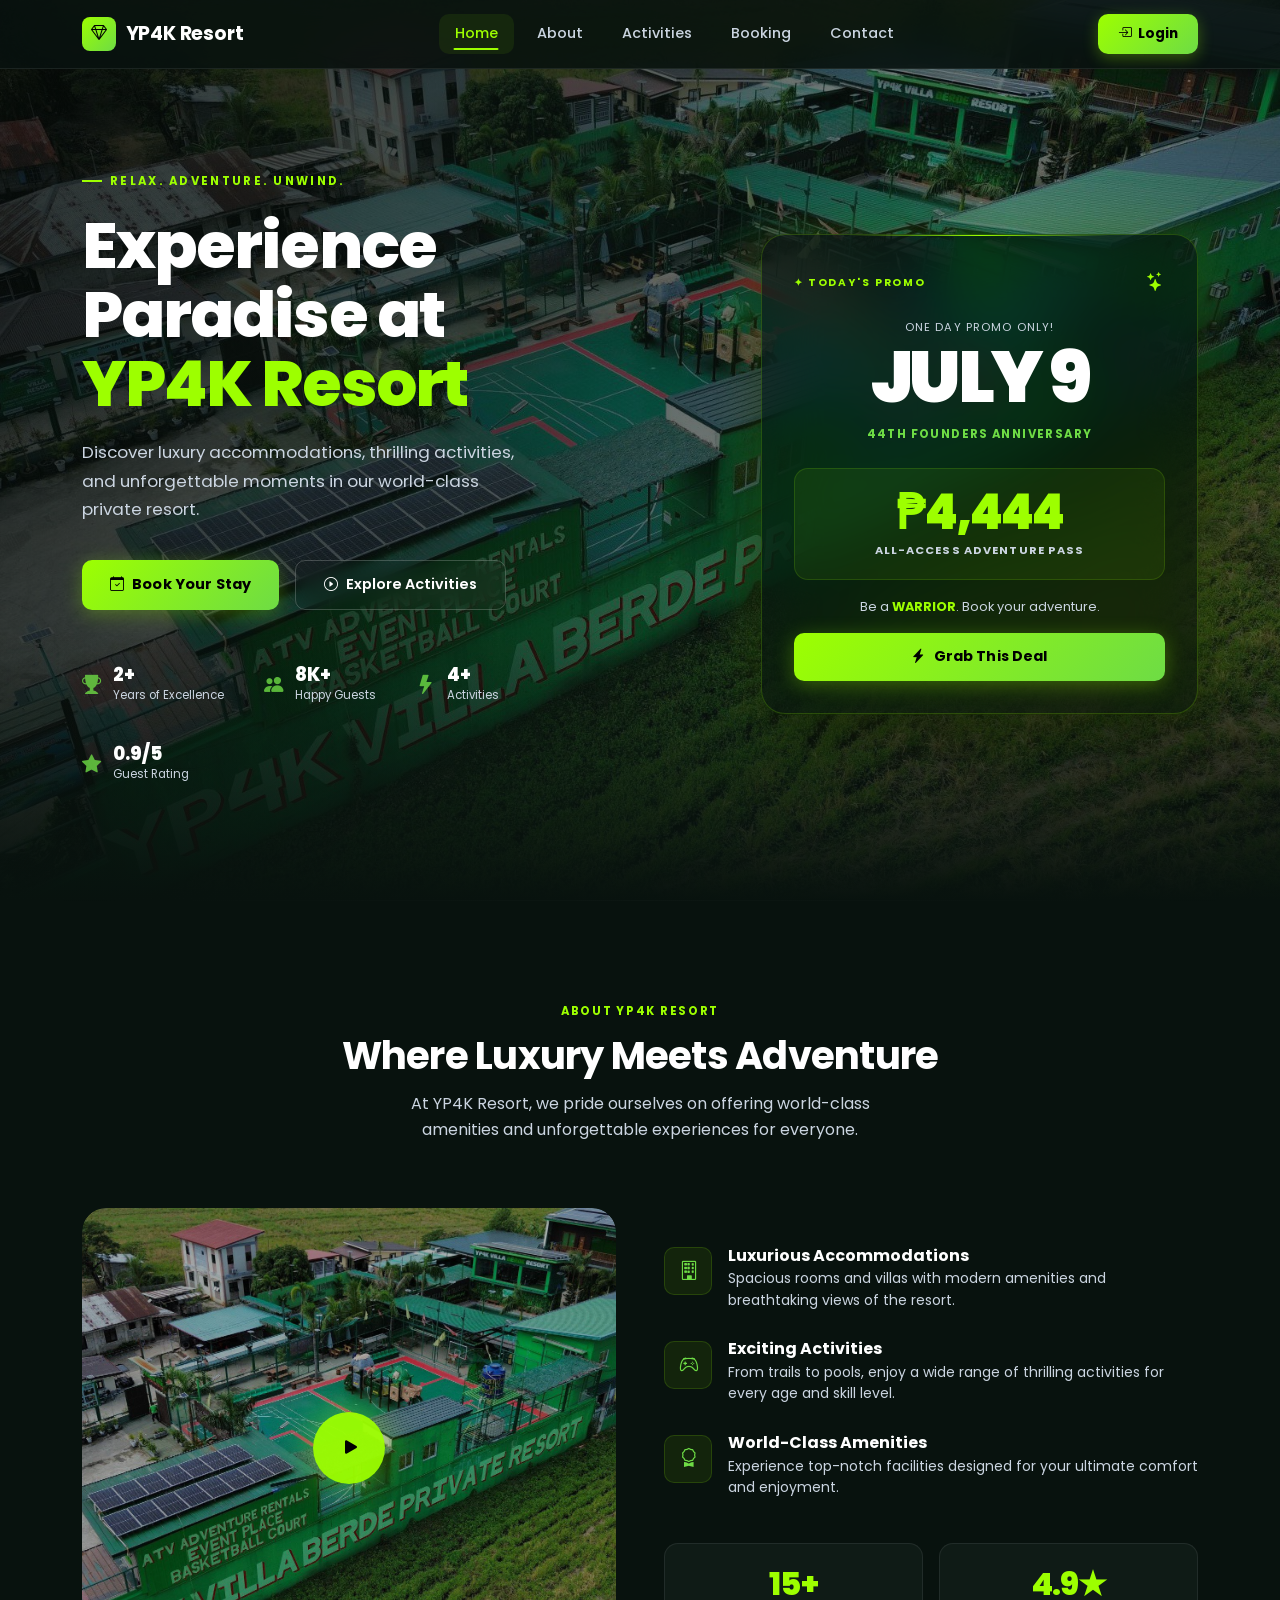
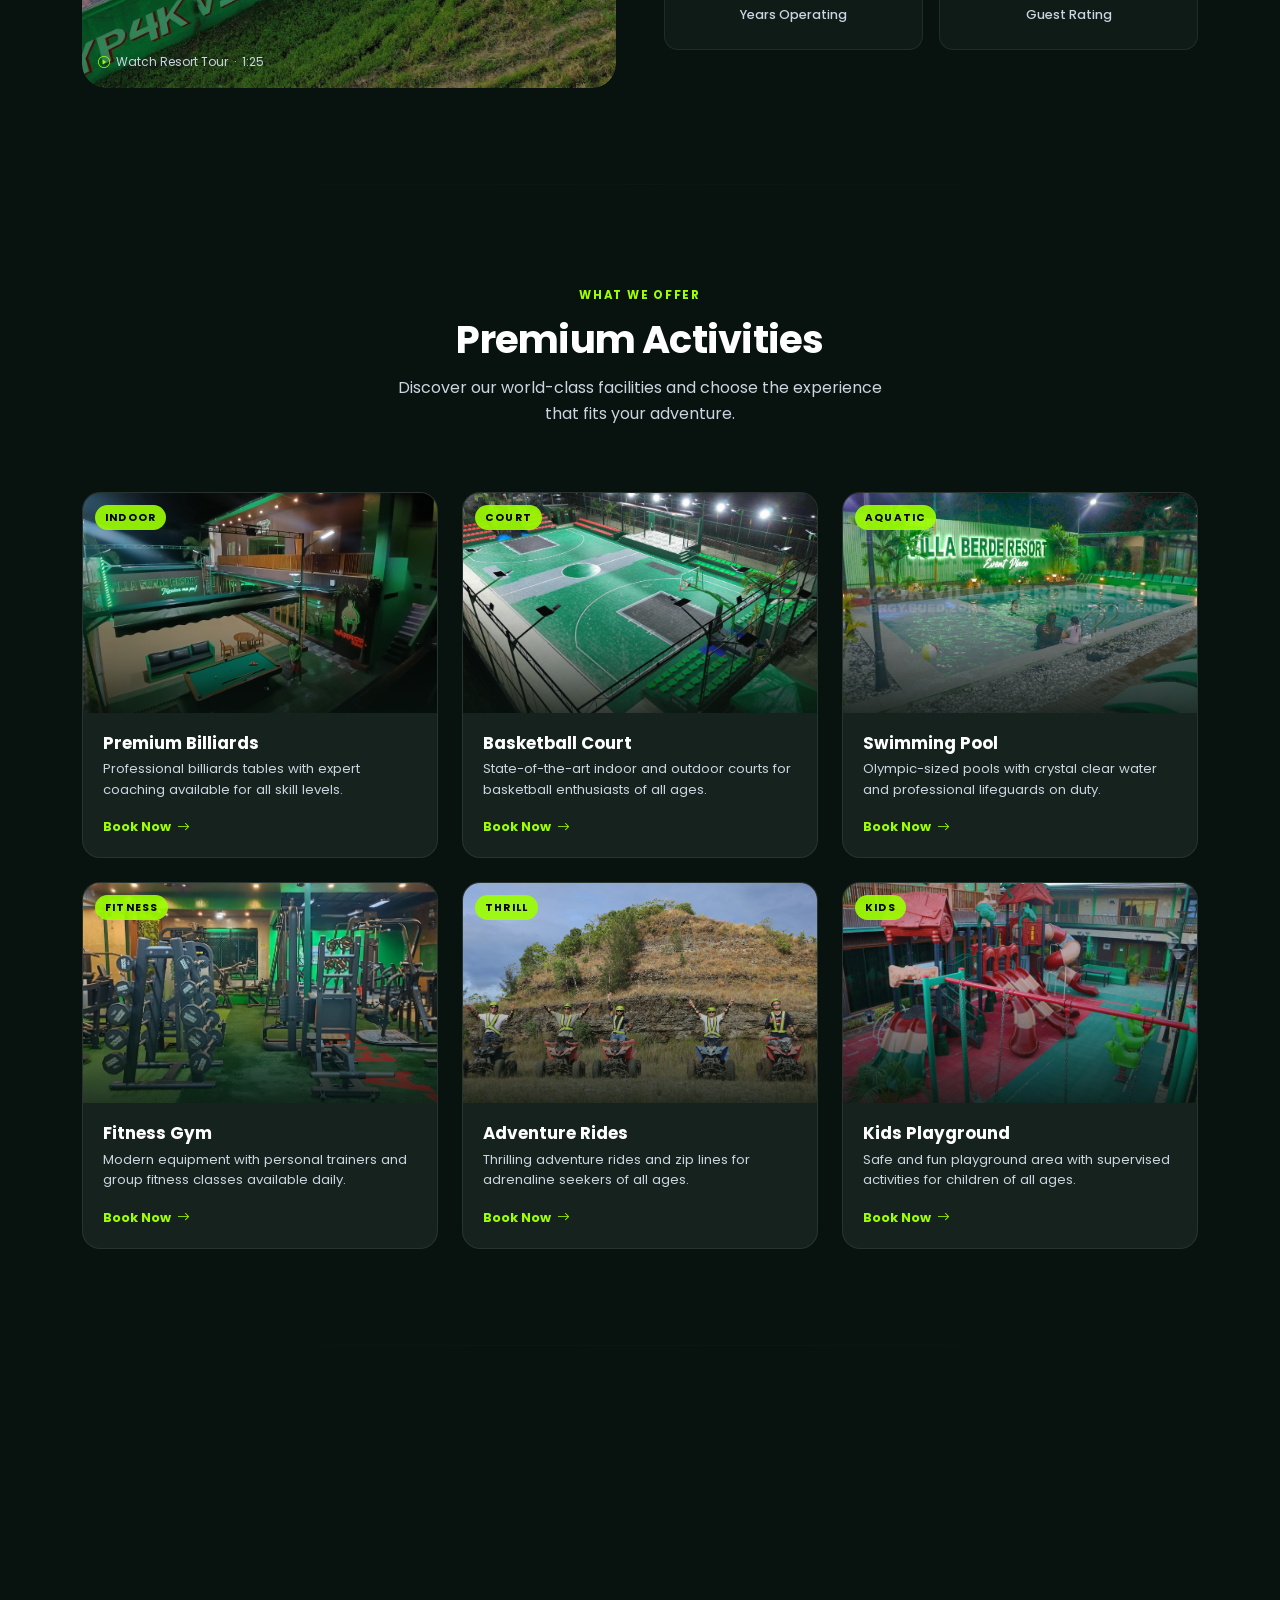
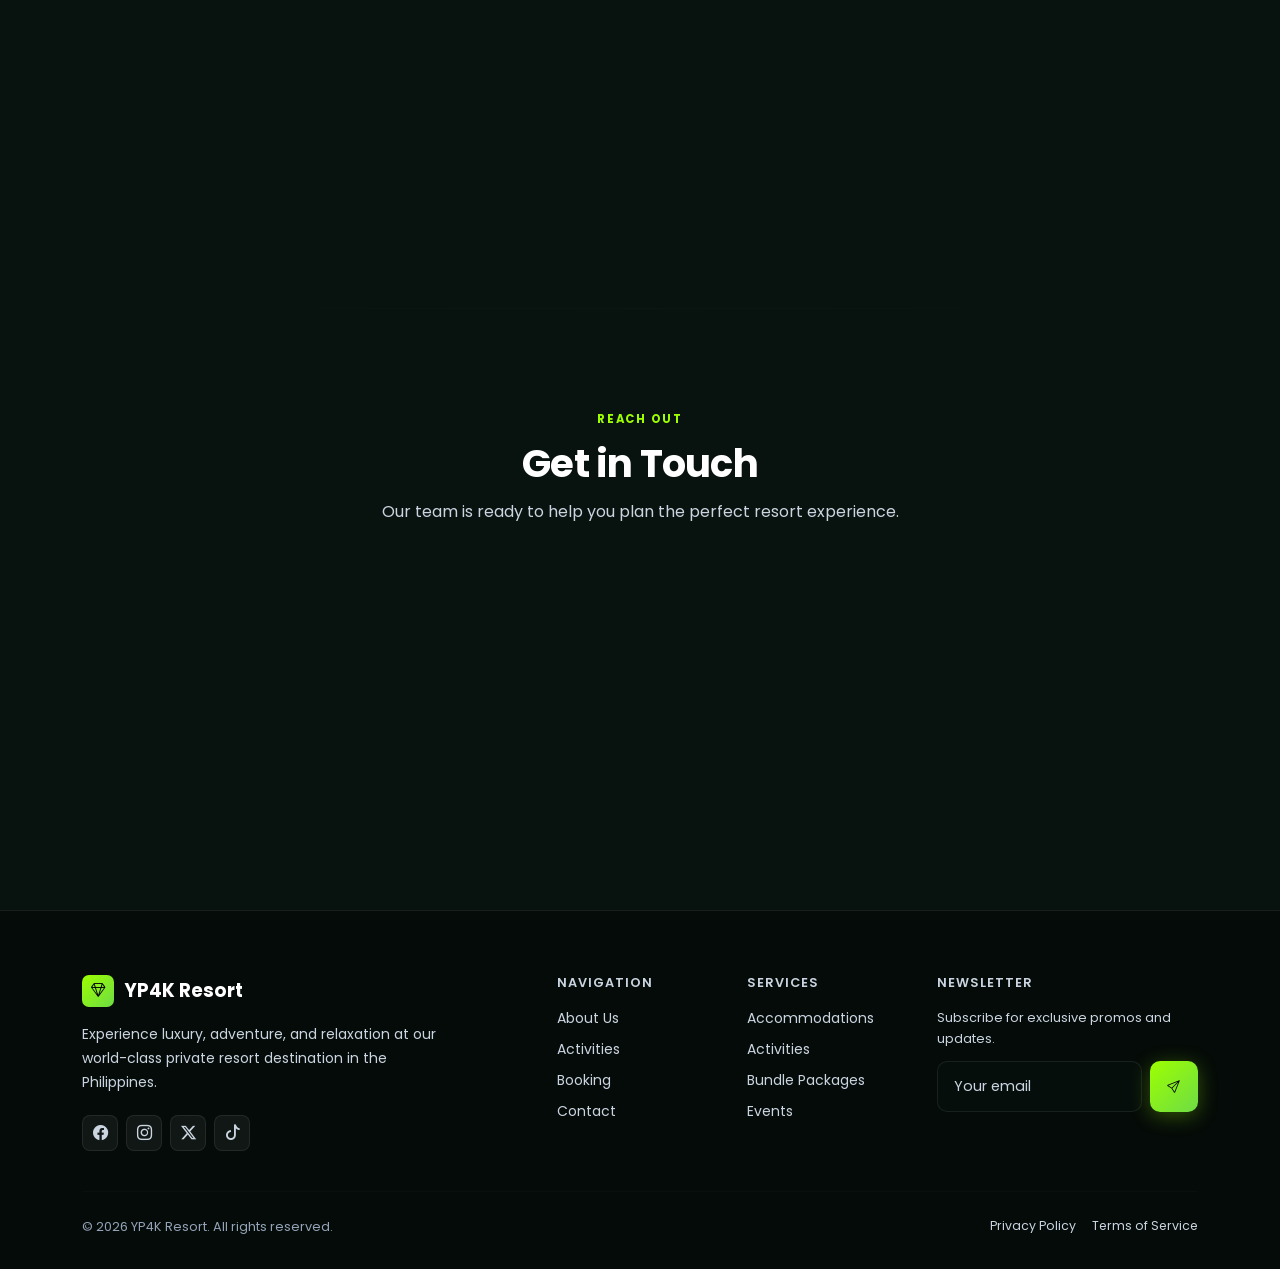
==== commit 9a9951b7: "changes in PWA" ====
--- a/index-new.html
+++ b/index-new.html
@@ -41,6 +41,11 @@
             transition: var(--t);
             box-shadow: 0 4px 15px rgba(157, 255, 0, 0.3);
             margin-left: 0.5rem;
+        }
+
+        /* PWA Install Button — hidden by default, revealed only by beforeinstallprompt */
+        #pwaInstallBtn {
+            display: none;
         }
 
         .nav-btn-login:hover {
@@ -1301,10 +1306,8 @@
                 setButtonState('standalone');
             } else if (isInstalledLocally) {
                 setButtonState('installed');
-            } else {
-                // Show button in unavailable state (browser may be in cooldown)
-                setButtonState('unavailable');
             }
+            // Otherwise: stay hidden — browser will fire beforeinstallprompt when ready
         });
 
         // Browser fires this when the app becomes installable (or after cooldown ends)
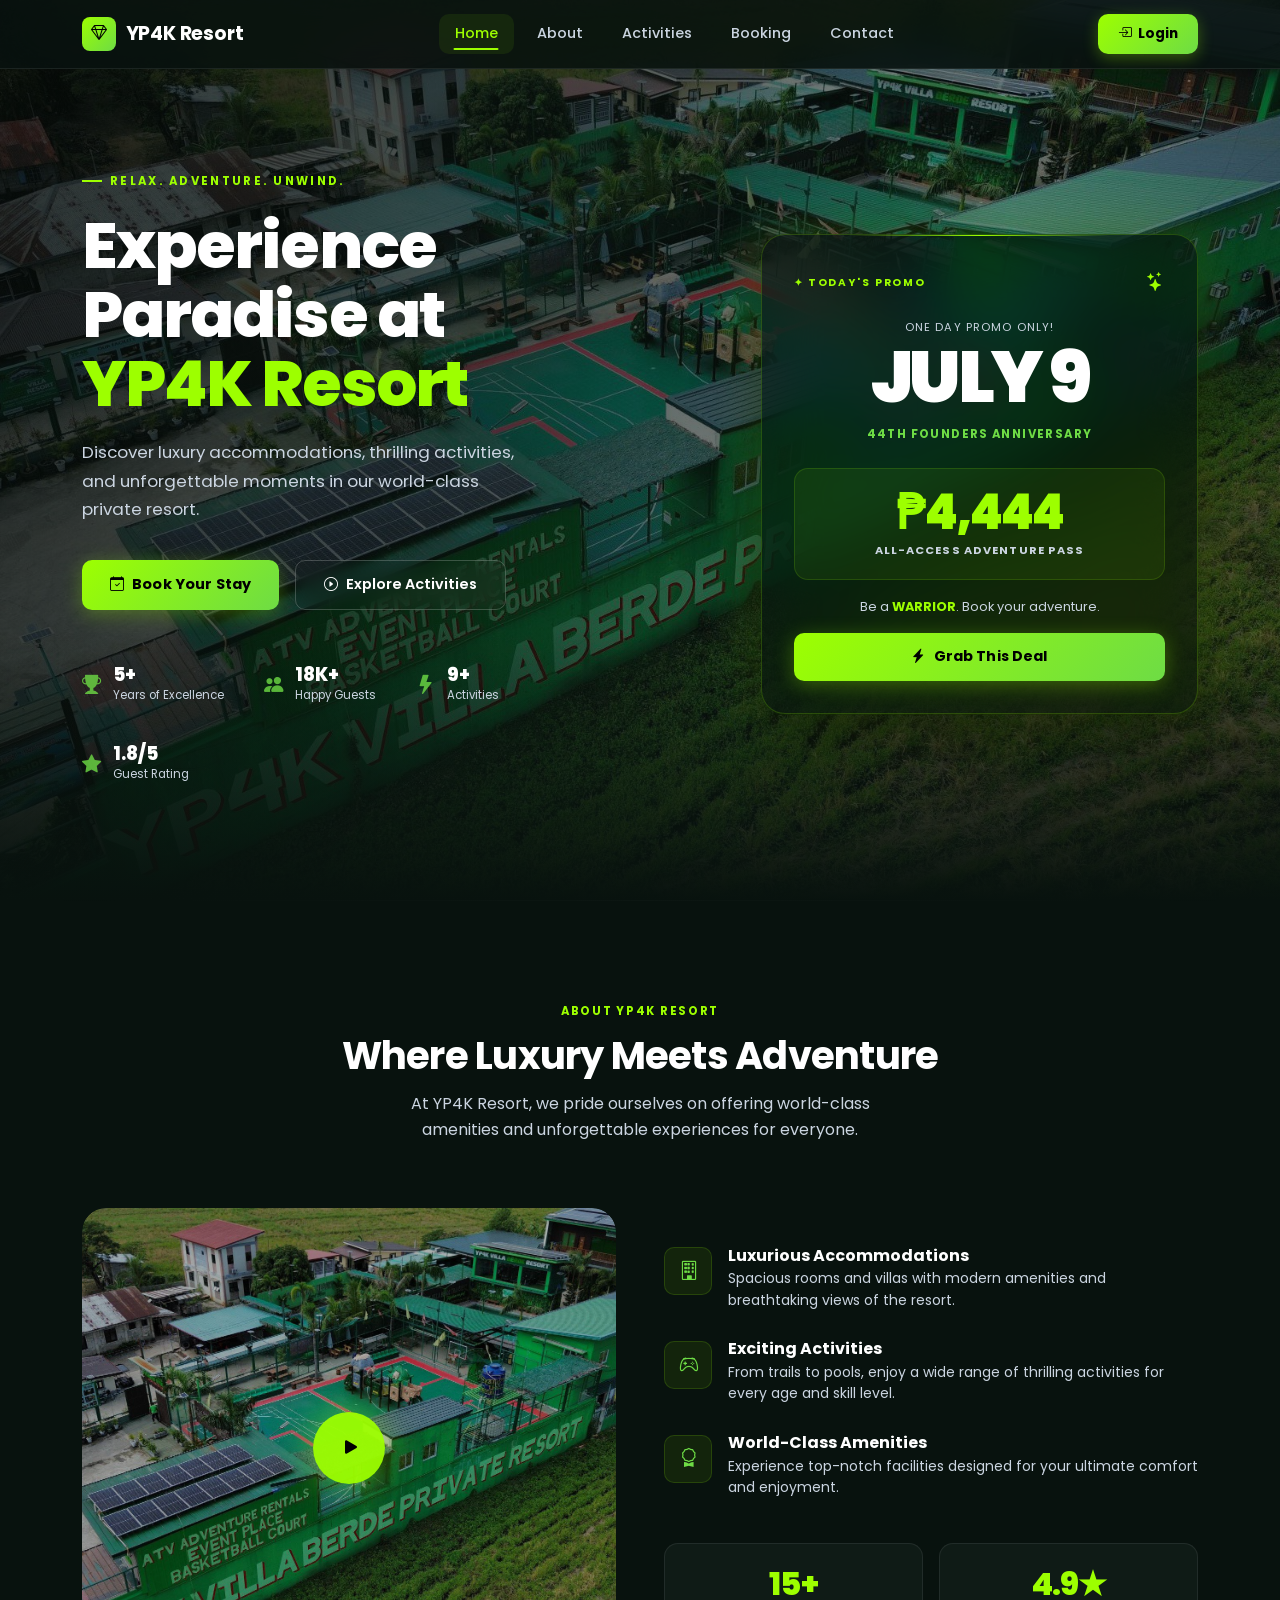
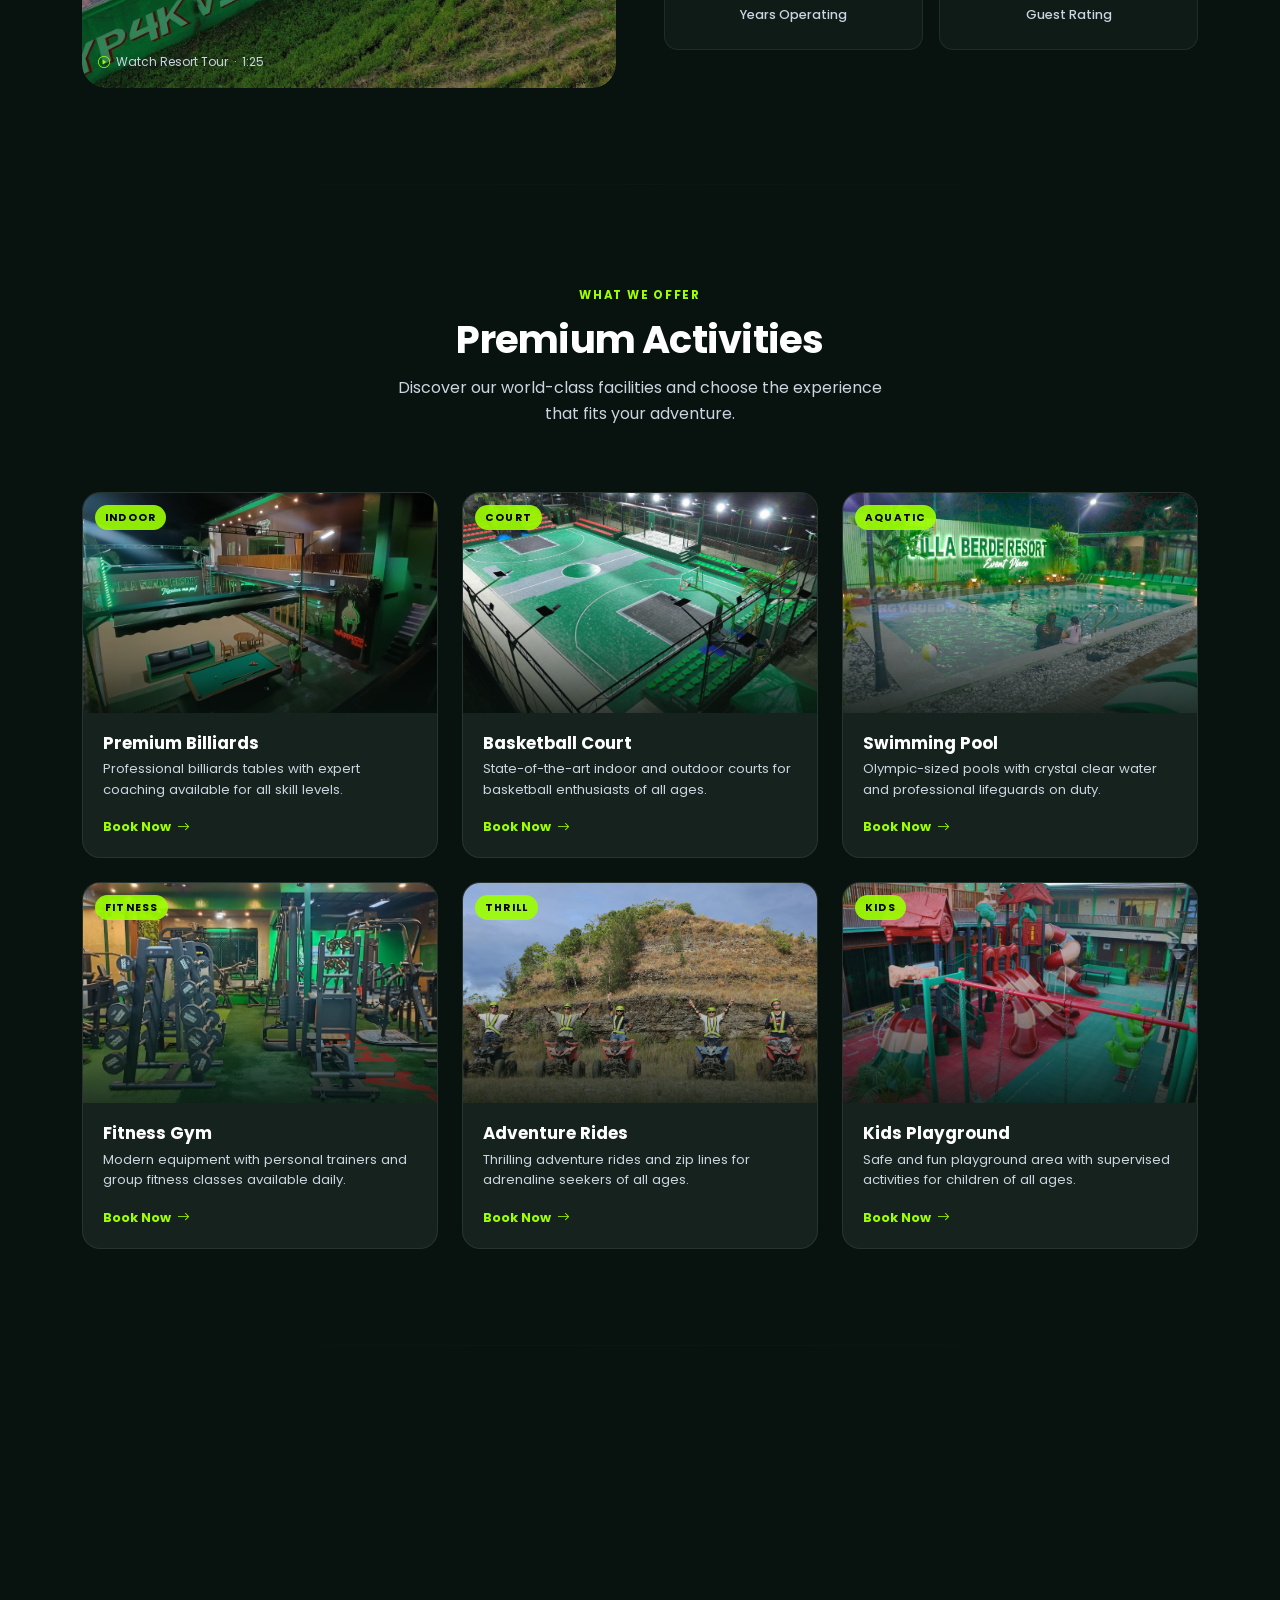
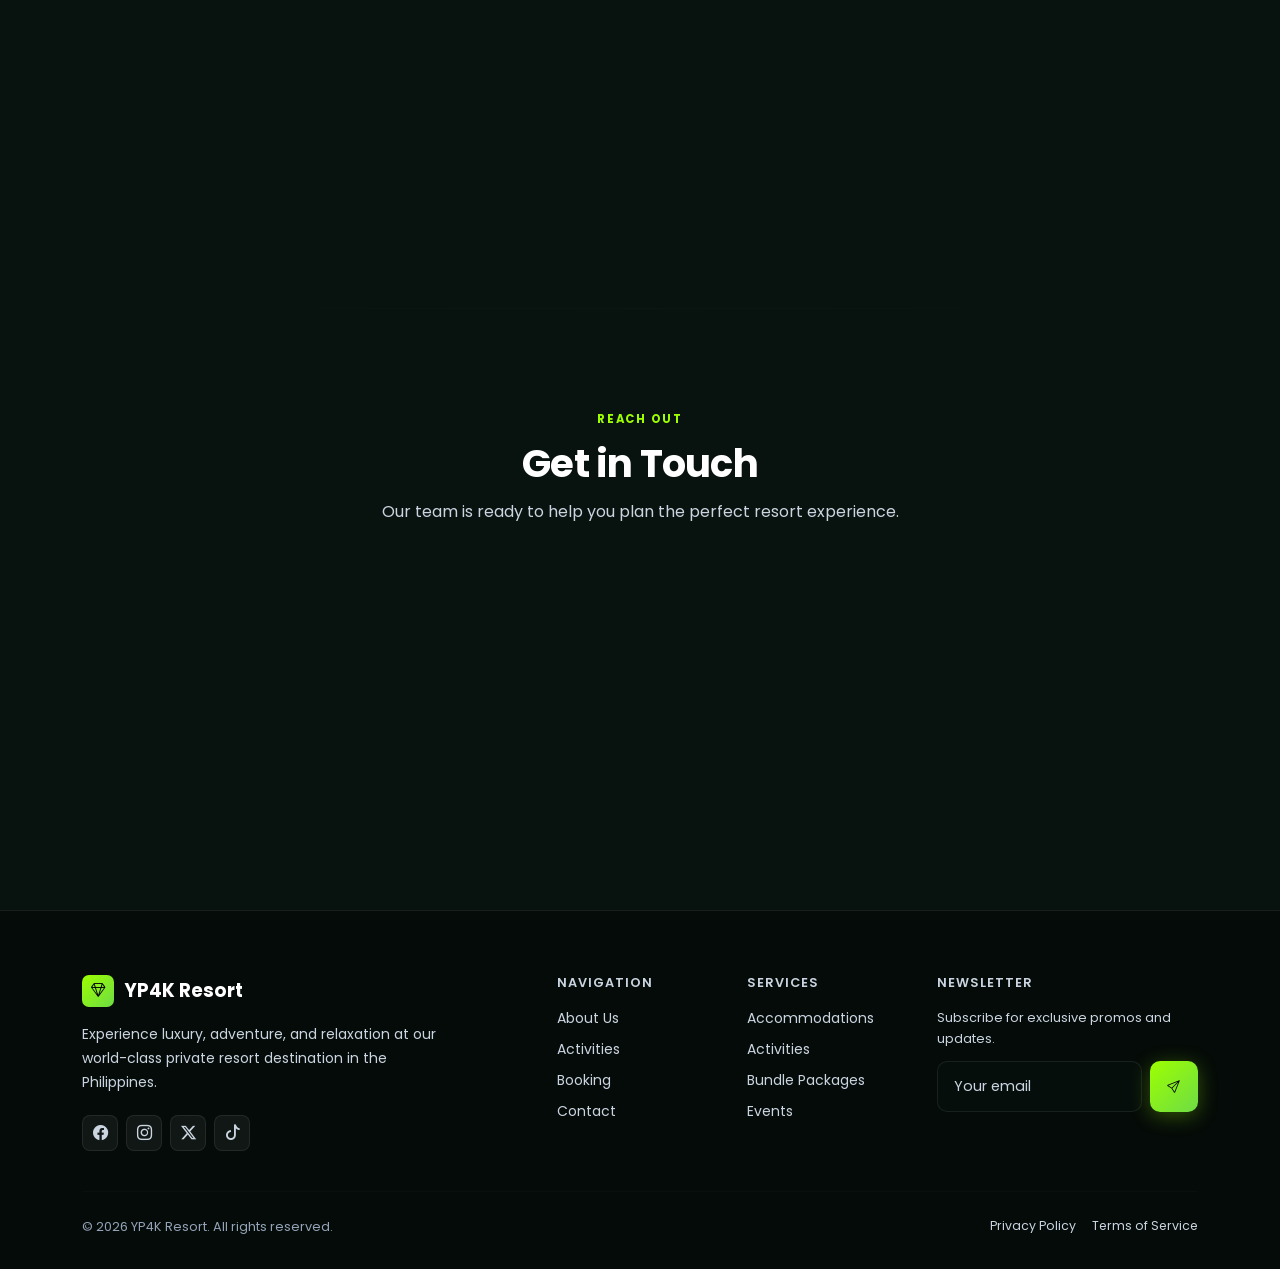
==== commit e0bc39f9: "fixed installed button in PWA" ====
--- a/index-new.html
+++ b/index-new.html
@@ -46,6 +46,13 @@
         /* PWA Install Button — hidden by default, revealed only by beforeinstallprompt */
         #pwaInstallBtn {
             display: none;
+        }
+
+        /* Hide install button when running as installed PWA (standalone mode) */
+        @media (display-mode: standalone) {
+            #pwaInstallBtn {
+                display: none !important;
+            }
         }
 
         .nav-btn-login:hover {
@@ -1268,6 +1275,11 @@
         const isStandalone = window.matchMedia('(display-mode: standalone)').matches
             || window.navigator.standalone === true;
 
+        // Early exit: inside the installed PWA — button must stay hidden
+        if (isStandalone) {
+            if (installBtn) installBtn.style.display = 'none';
+        } else {
+
         // Persist install state across browser cooldown gaps
         let isInstalledLocally = localStorage.getItem('pwa_installed') === 'true';
 
@@ -1353,8 +1365,10 @@
             isInstalledLocally = true;
             deferredInstallPrompt = null;
             setButtonState('installed');
-            showInstallToast('\uD83C\uDF89 YP4K Resort installed! Find it on your home screen or Start menu.', 'success');
+            showInstallToast('🎉 YP4K Resort installed! Find it on your home screen or Start menu.', 'success');
         });
+
+        } // end: else (not standalone)
 
         // ── Toast Notification ───────────────────────────────────────────
         function showInstallToast(message, type) {
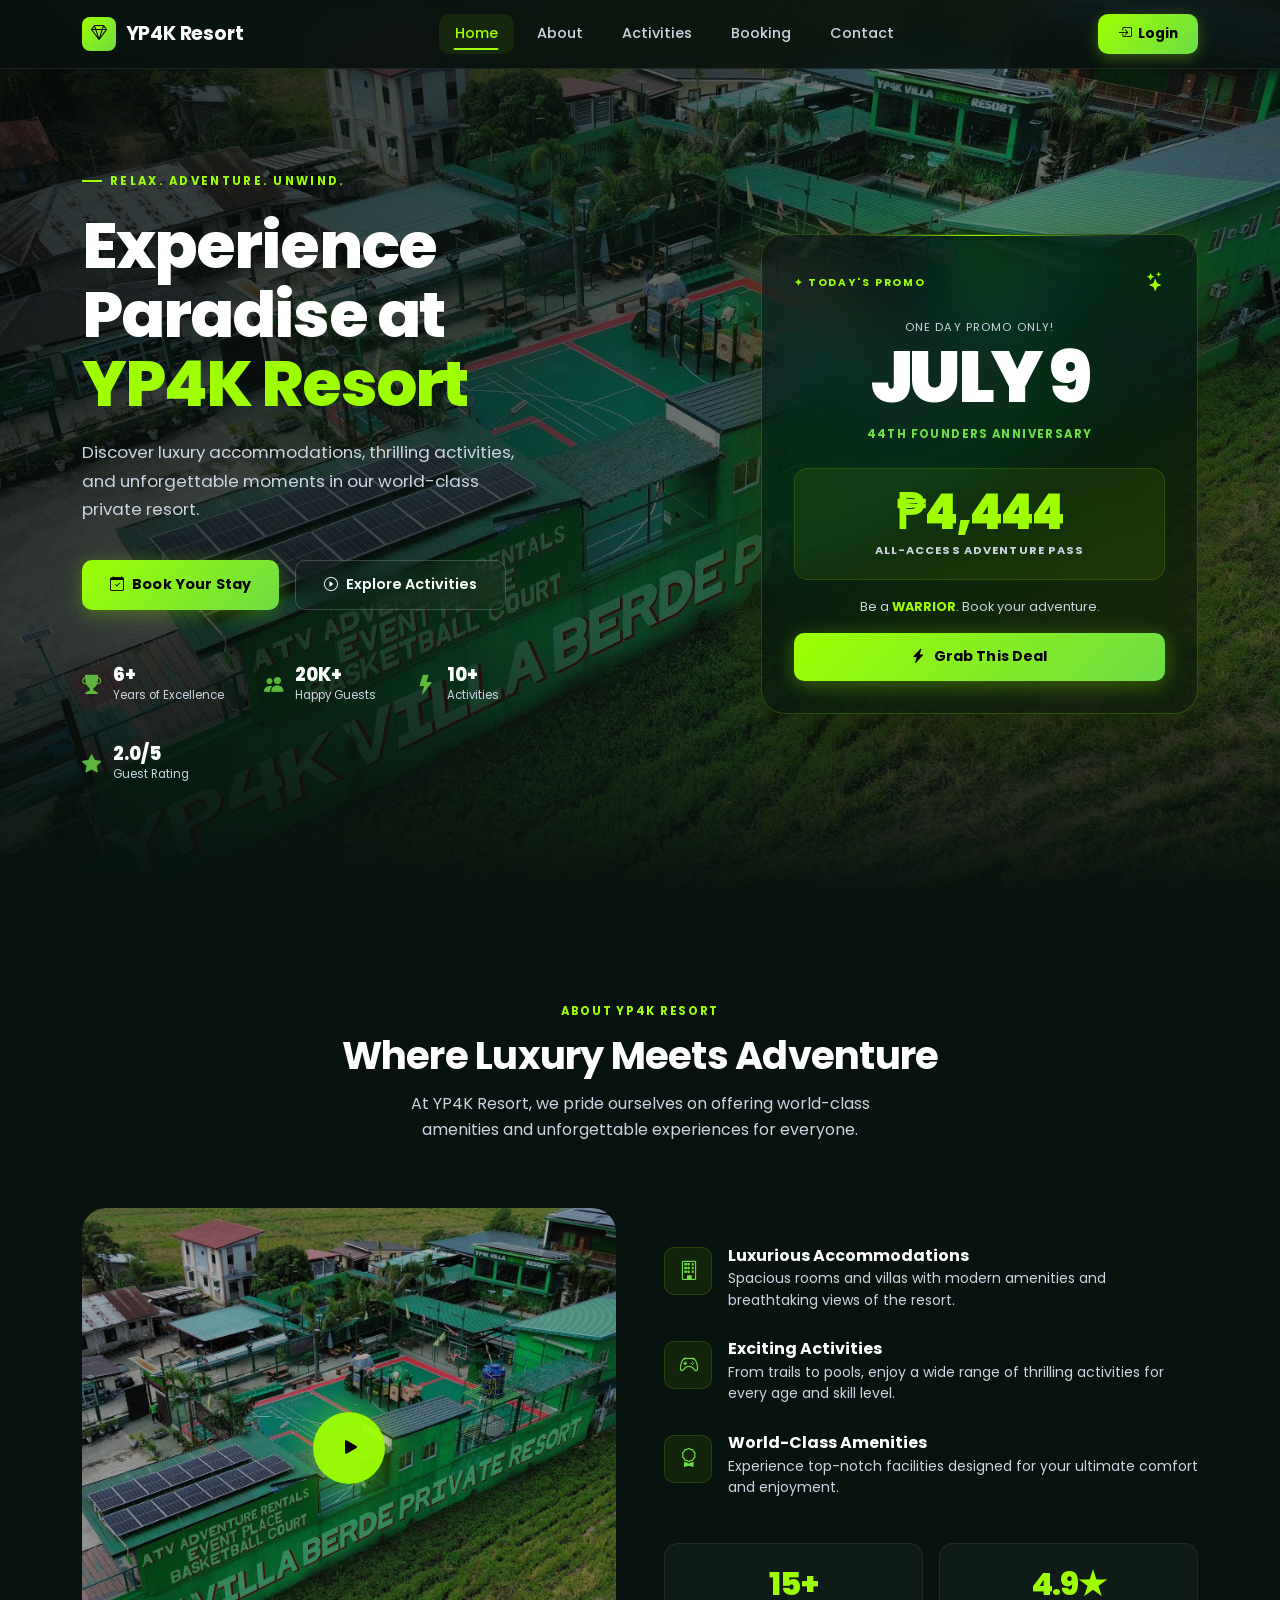
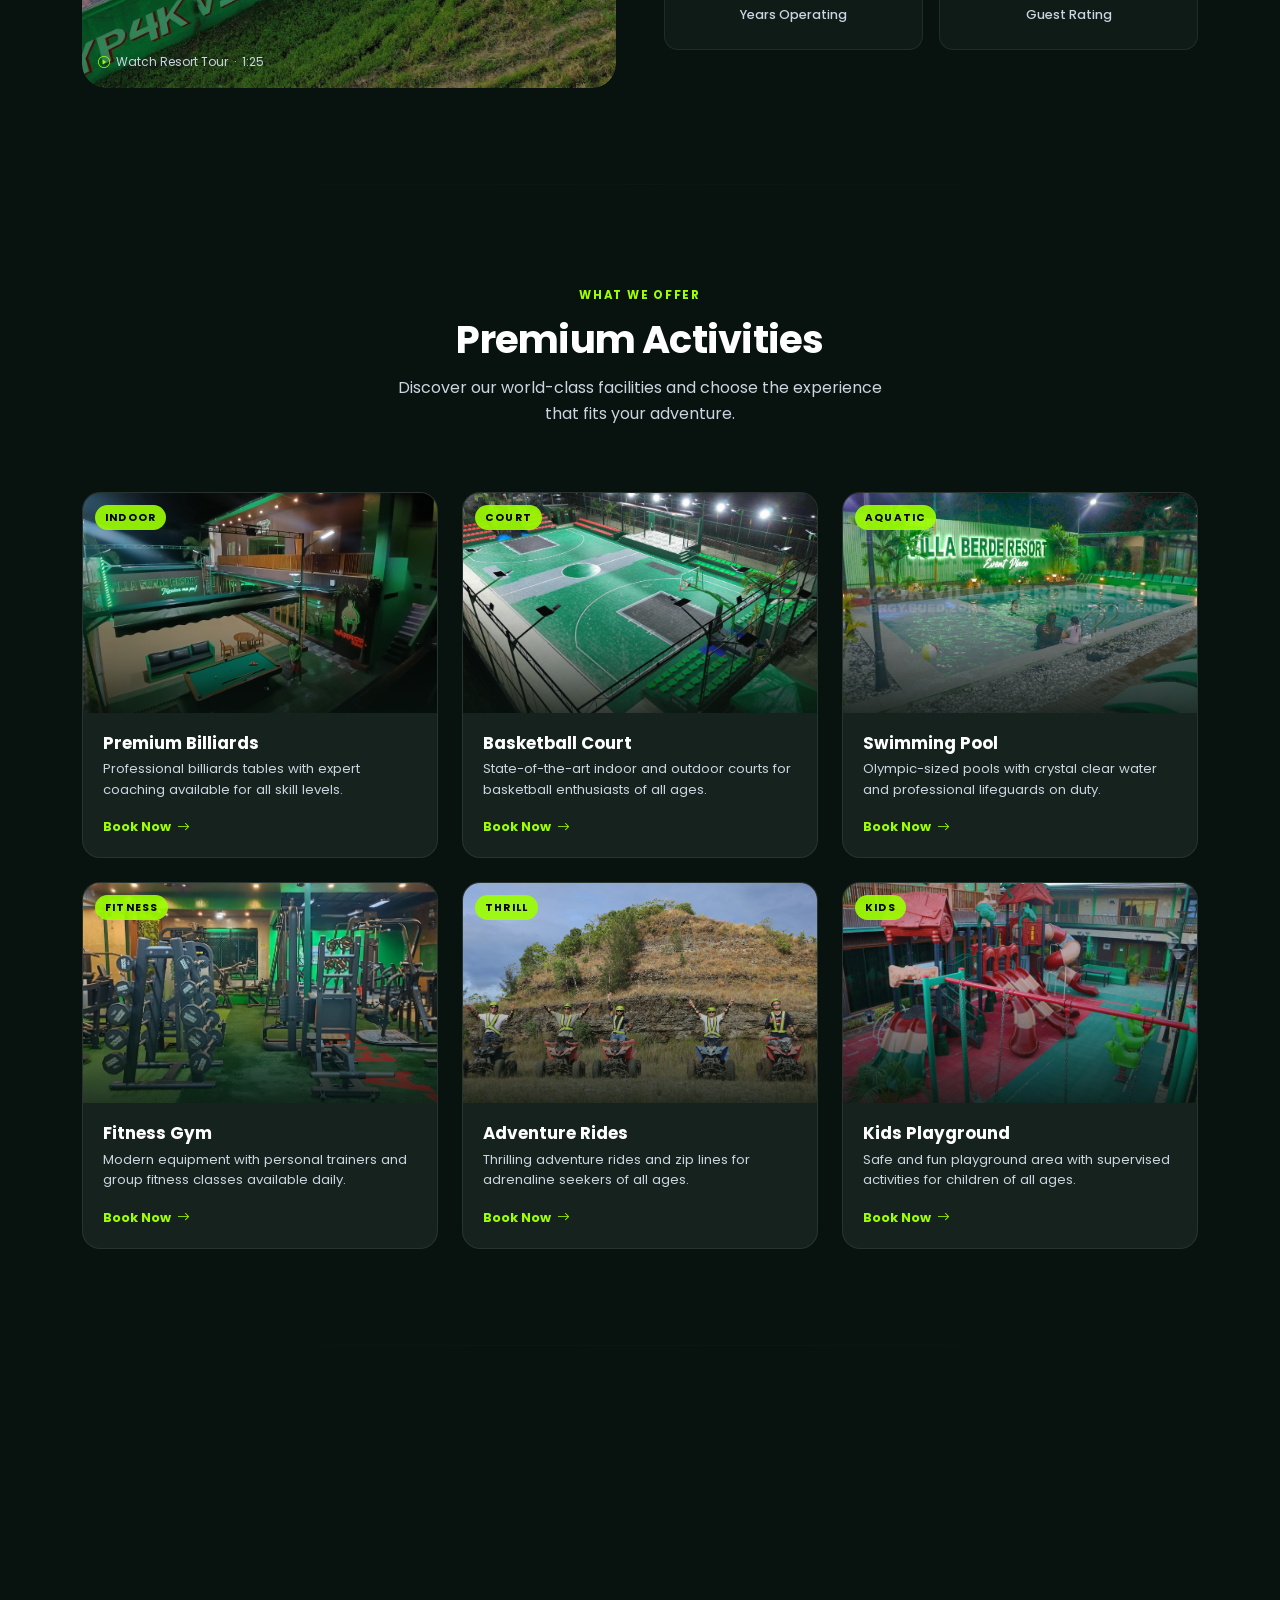
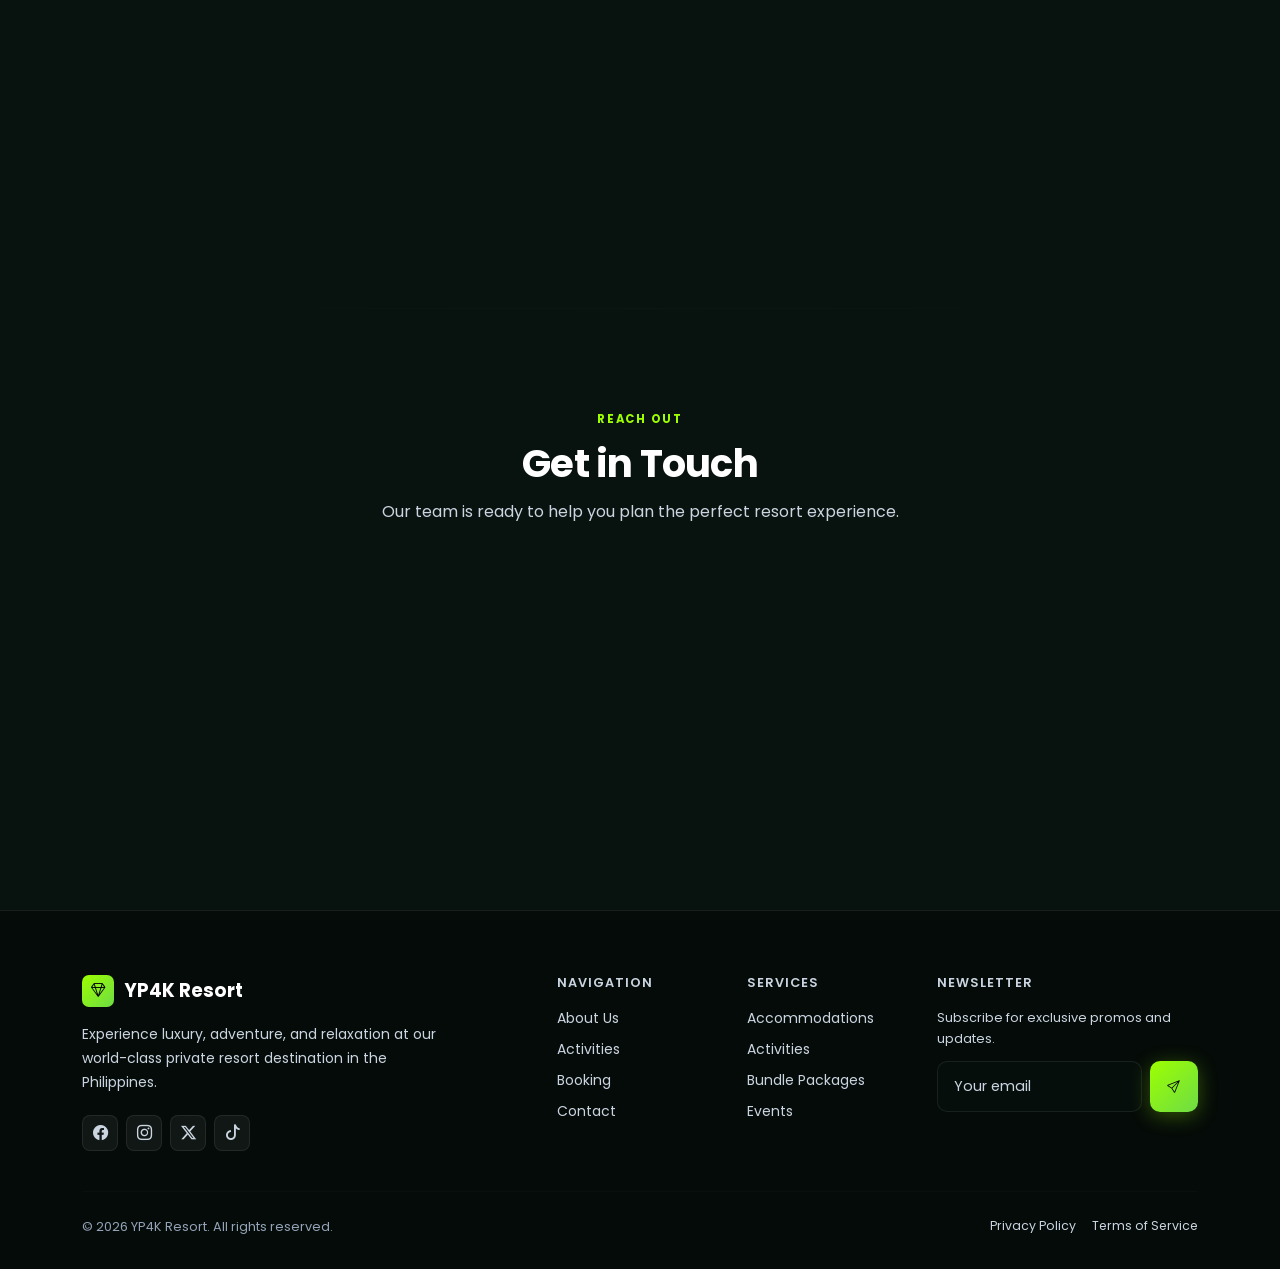
==== commit 2fcbf2b7: "css pwa offline mode" ====
--- a/index-new.html
+++ b/index-new.html
@@ -7,7 +7,7 @@
     <title>YP4K Resort — Luxury. Adventure. Nature.</title>
     <meta name="description"
         content="Experience world-class luxury accommodations, thrilling activities, and unforgettable moments at YP4K Private Resort.">
-    <link href="https://cdn.jsdelivr.net/npm/bootstrap@5.3.0/dist/css/bootstrap.min.css" rel="stylesheet">
+    <link href="assets/css/bootstrap.min.css" rel="stylesheet">
     <link rel="stylesheet" href="https://cdn.jsdelivr.net/npm/bootstrap-icons@1.11.0/font/bootstrap-icons.css">
     <link rel="stylesheet" href="css/resort-theme.css">
 
@@ -1128,7 +1128,7 @@
         </div>
     </footer>
 
-    <script src="https://cdn.jsdelivr.net/npm/bootstrap@5.3.0/dist/js/bootstrap.bundle.min.js"></script>
+    <script src="assets/js/bootstrap.bundle.min.js"></script>
     <script>
         /* ═══════════════════════════════════════════════════════════════
            HERO IMAGE SLIDESHOW
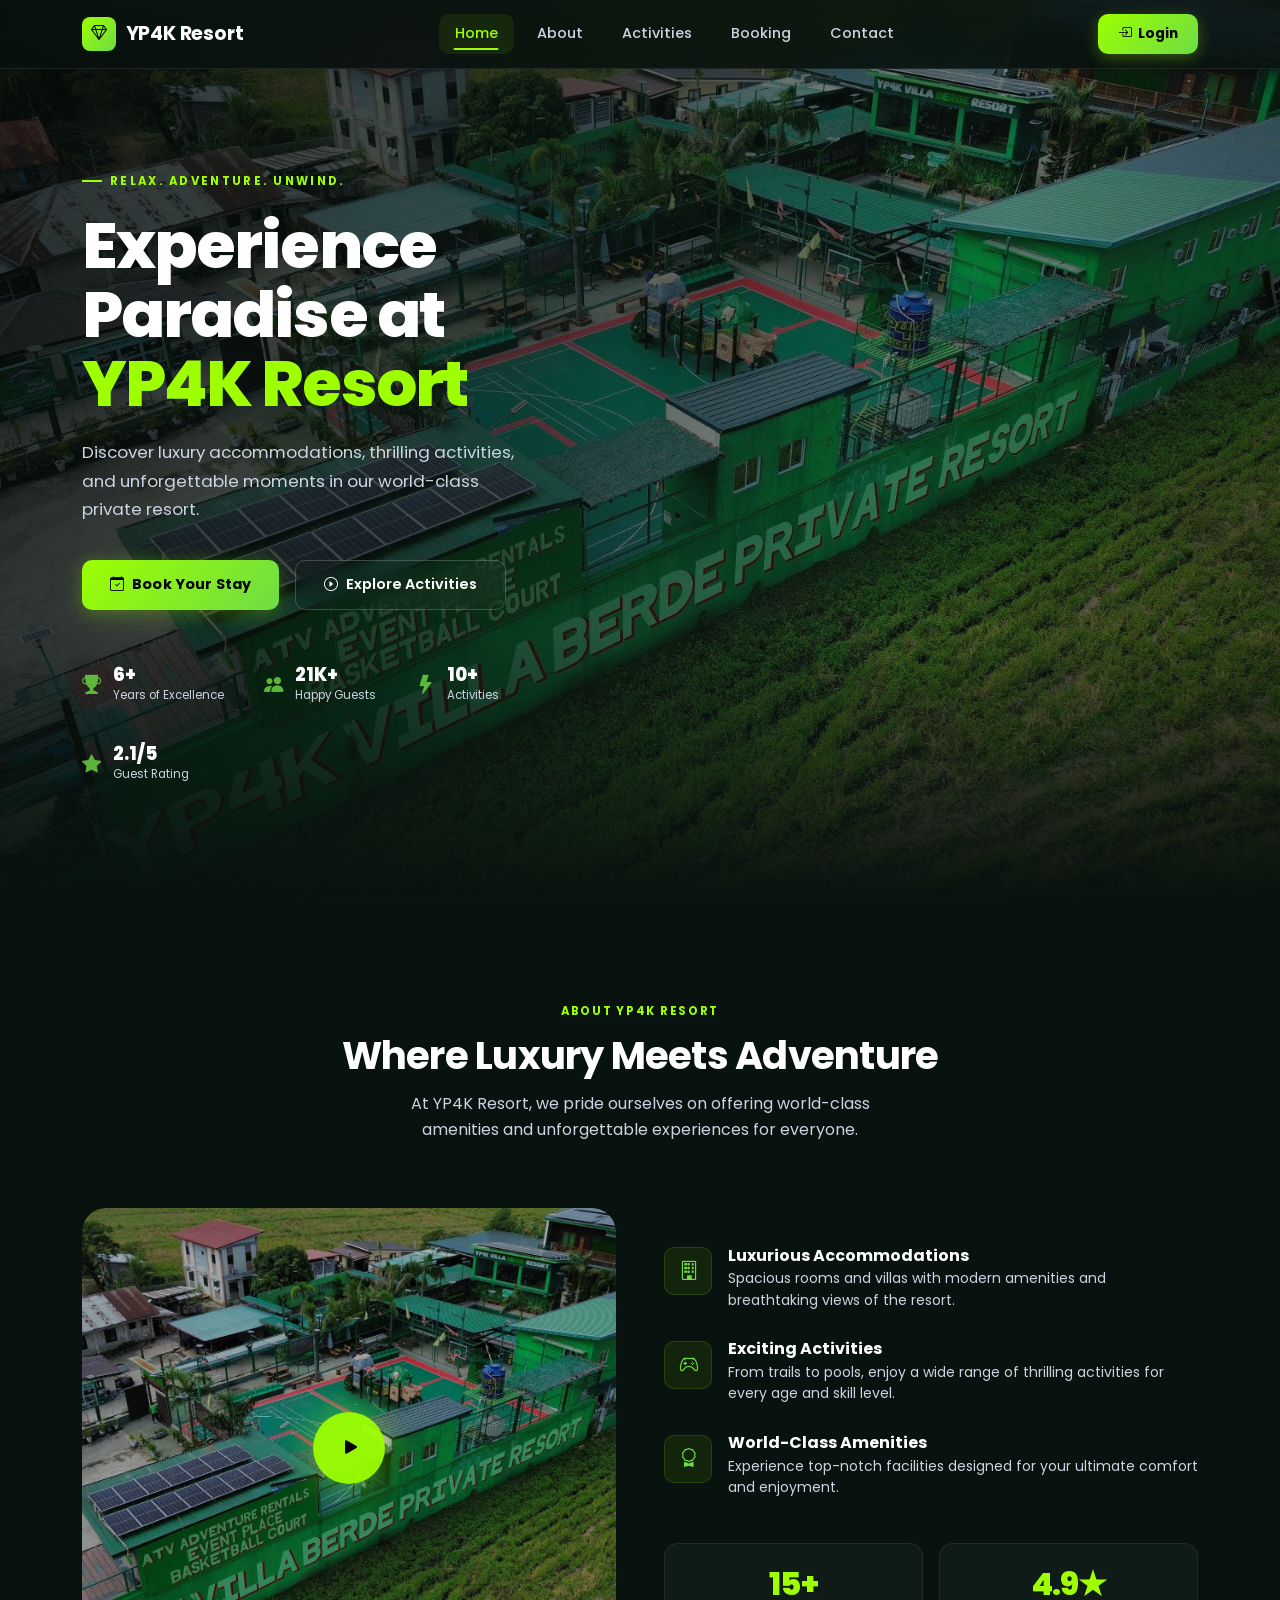
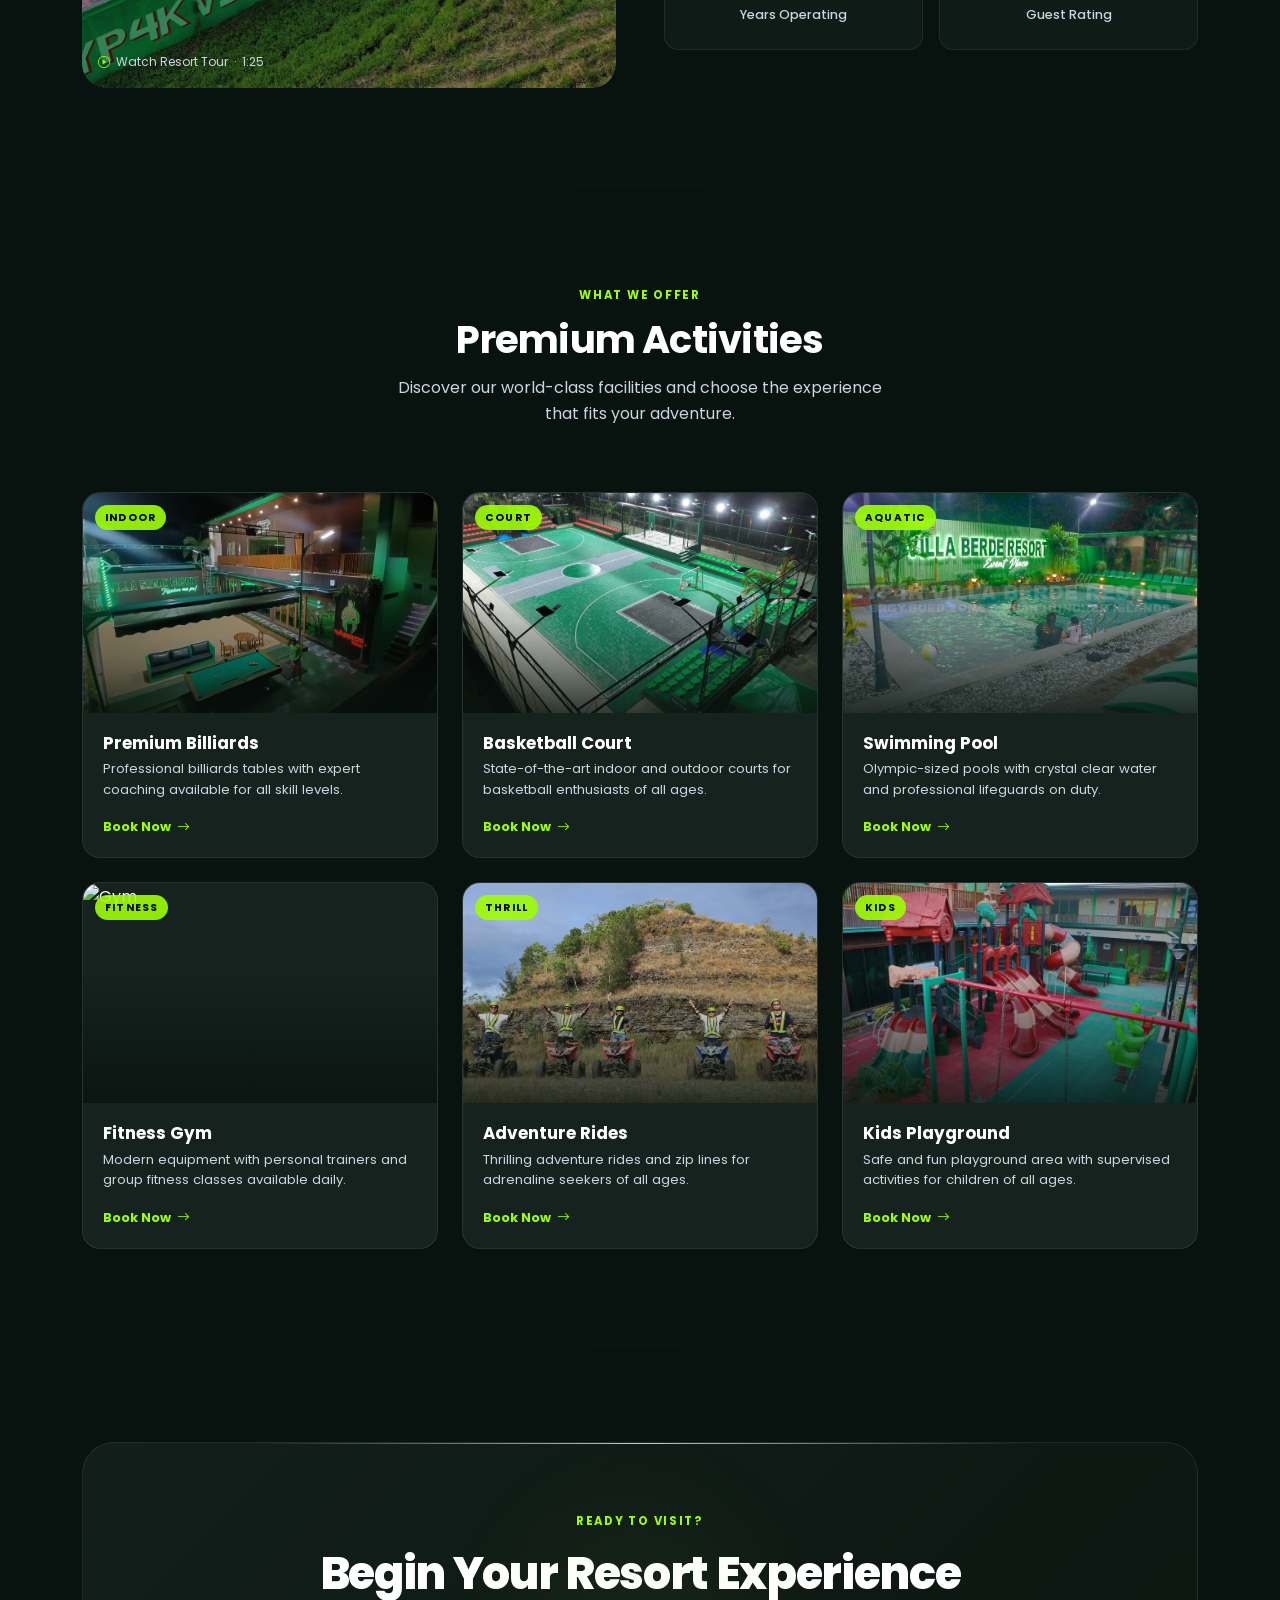
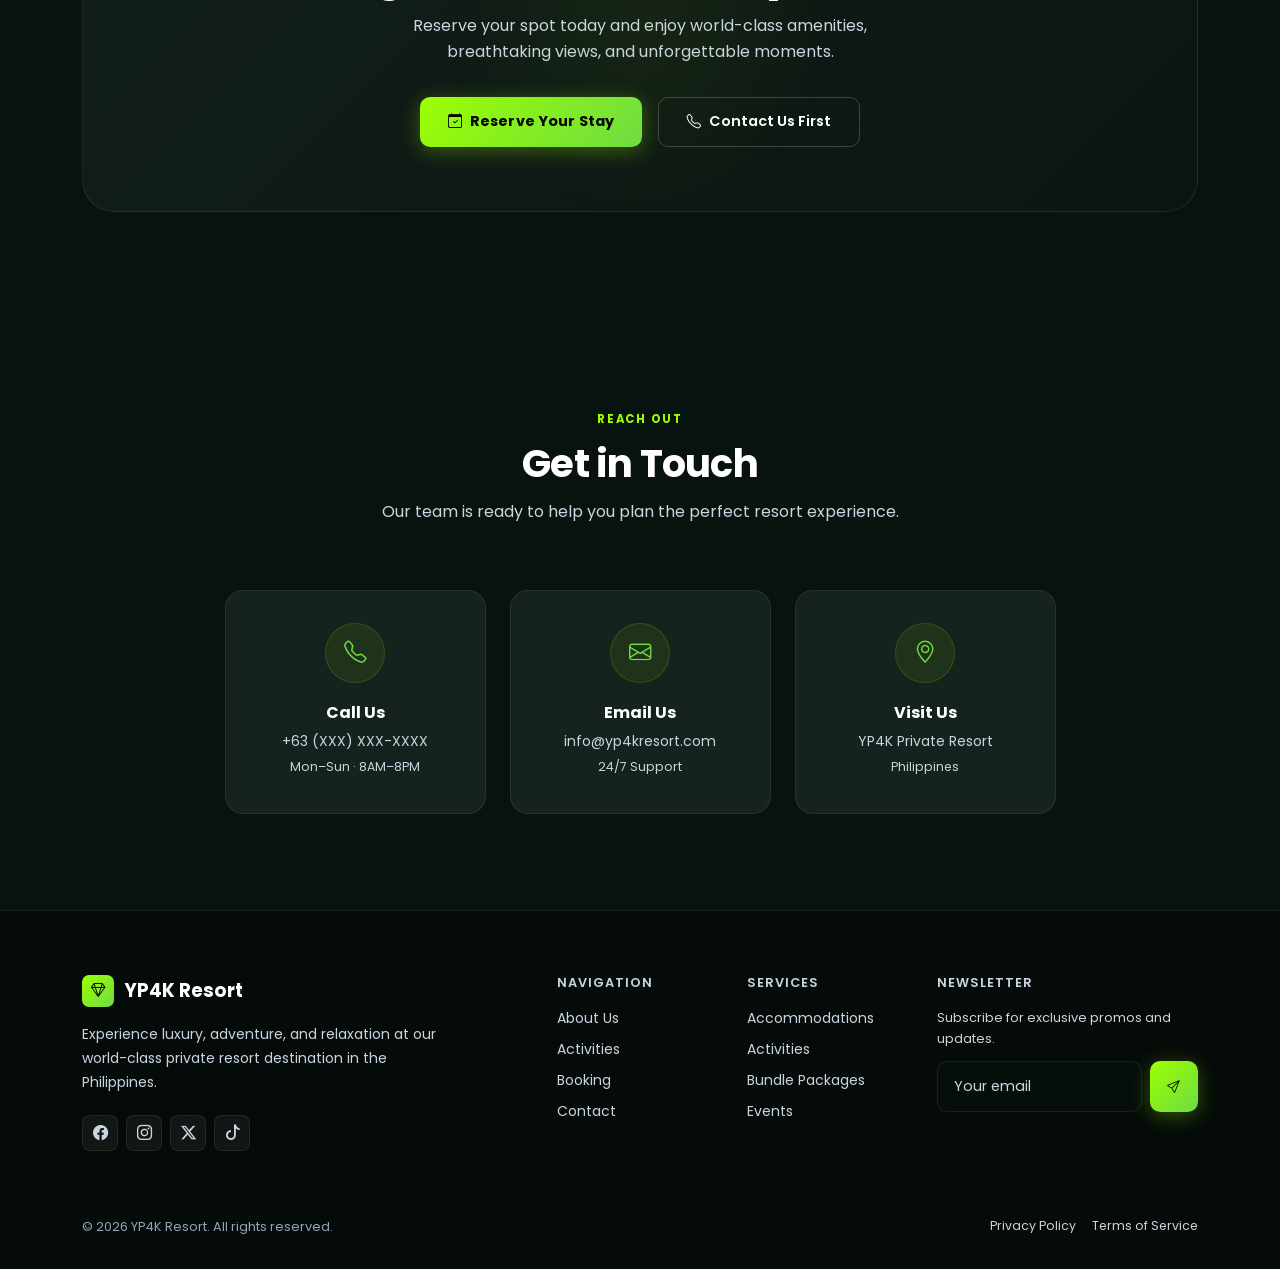
==== commit 398d86af: "just removed a few unnecessary buttons" ====
--- a/index-new.html
+++ b/index-new.html
@@ -771,33 +771,7 @@
                     </div>
                 </div>
 
-                <!-- Right: Promo Card -->
-                <div class="col-lg-5 offset-lg-1 reveal reveal-delay-2">
-                    <div class="promo-card">
-                        <div class="promo-tag">
-                            <span class="promo-tag-label">✦ Today's Promo</span>
-                            <i class="bi bi-stars promo-star"></i>
-                        </div>
-                        <div class="promo-date">
-                            <div class="promo-day-label">One Day Promo Only!</div>
-                            <div class="promo-day-num">JULY 9</div>
-                        </div>
-                        <div class="promo-event">44th Founders Anniversary</div>
-                        <div class="promo-price-block">
-                            <div class="promo-price">₱4,444</div>
-                            <div class="promo-price-label">All-Access Adventure Pass</div>
-                        </div>
-                        <p class="promo-cta-text">
-                            Be a <span>WARRIOR</span>. Book your adventure.
-                        </p>
-                        <div class="mt-3">
-                            <a href="Authentication/login.php" class="btn-resort w-100 justify-content-center">
-                                <i class="bi bi-lightning-charge-fill"></i>
-                                Grab This Deal
-                            </a>
-                        </div>
-                    </div>
-                </div>
+
             </div>
         </div>
     </section>
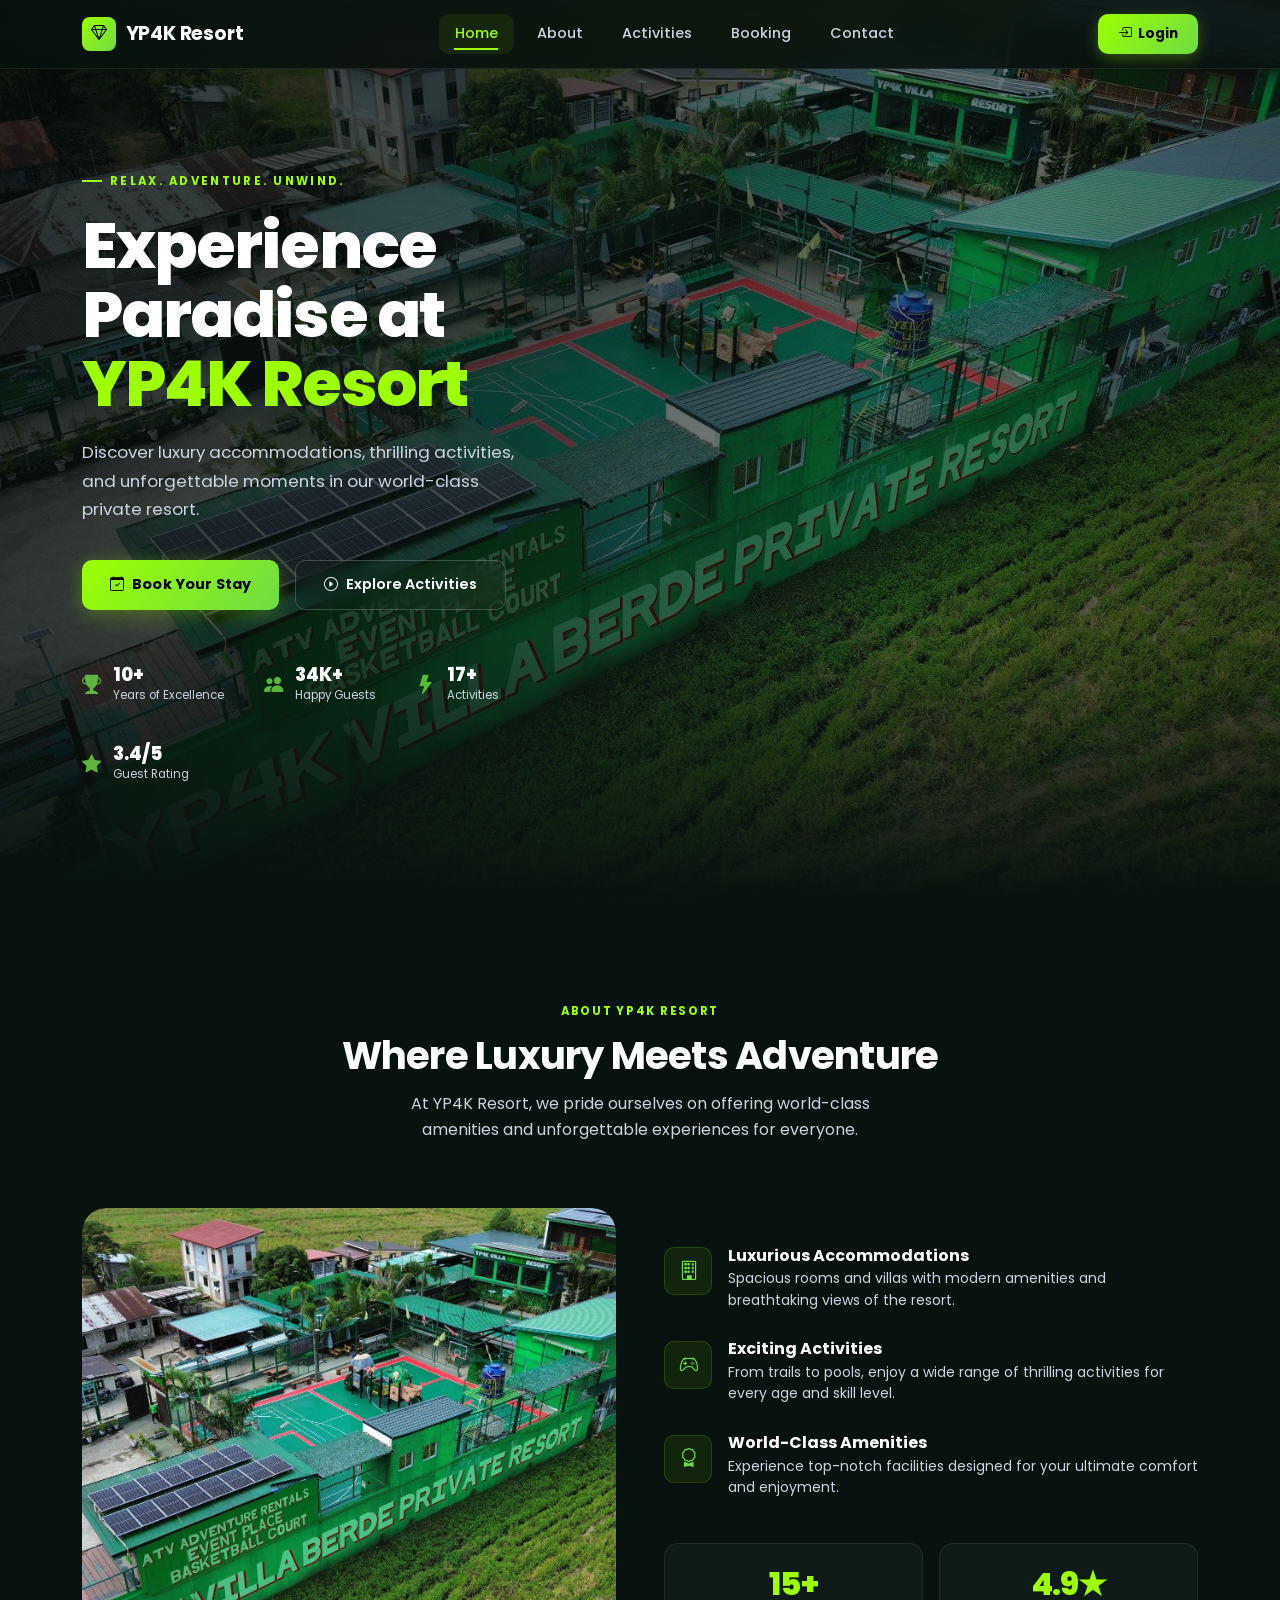
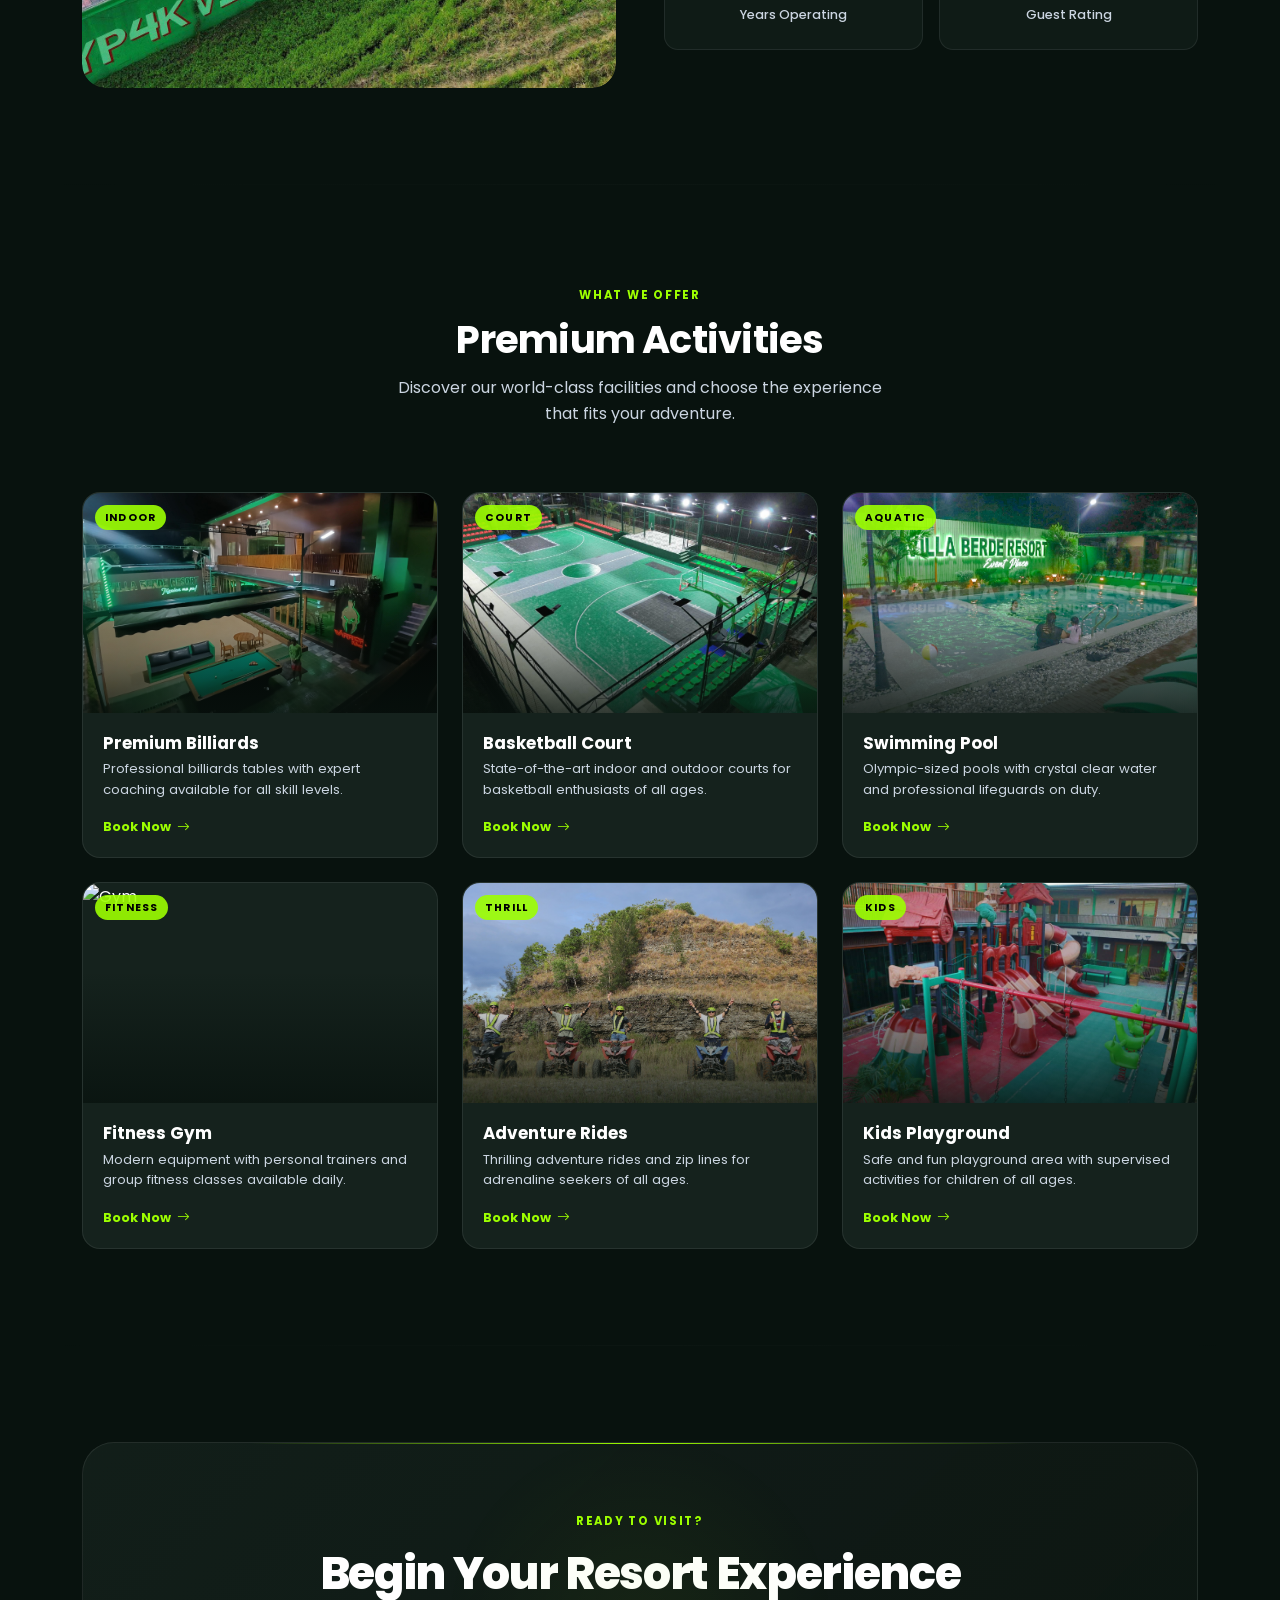
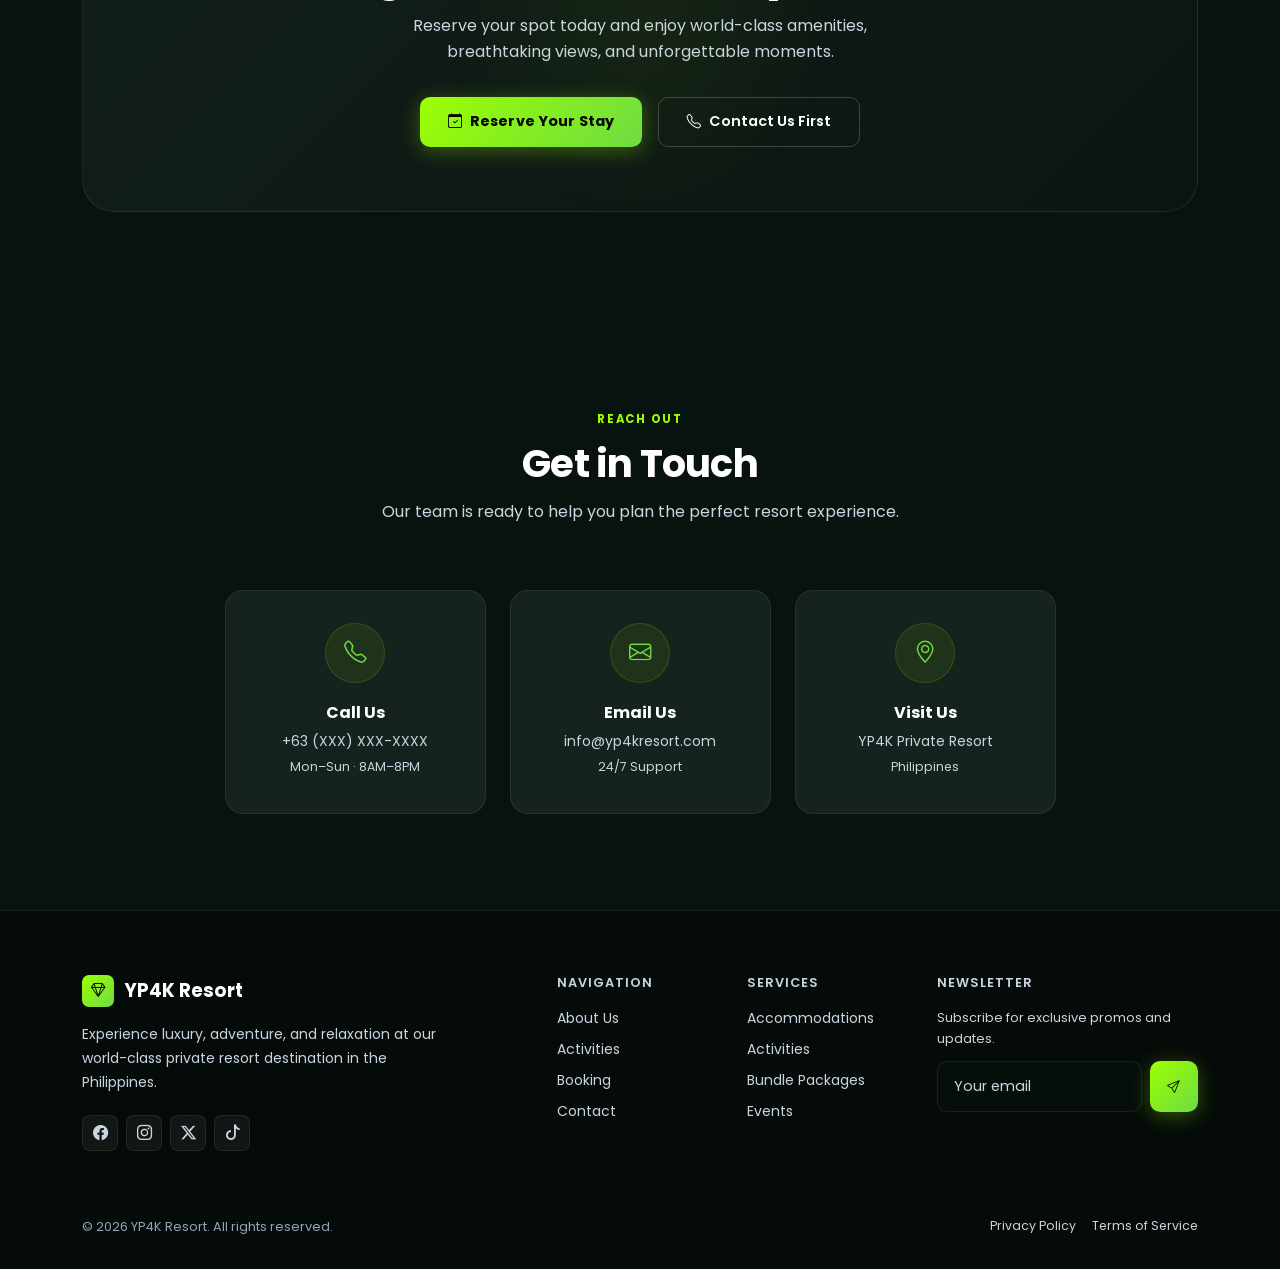
==== commit 3877d7c9: "removed the play button in the index" ====
--- a/index-new.html
+++ b/index-new.html
@@ -795,16 +795,6 @@
                 <div class="col-lg-6 reveal">
                     <div class="about-img-wrapper">
                         <img src="assets/Images/AerialShotOne.jpg" alt="YP4K Resort Aerial View" loading="lazy">
-                        <a href="#" class="play-btn" onclick="return false;">
-                            <div class="play-btn-circle">
-                                <i class="bi bi-play-fill ms-1"></i>
-                            </div>
-                        </a>
-                        <div
-                            style="position:absolute;bottom:1rem;left:1rem;z-index:5;font-size:0.75rem;color:var(--text-2);display:flex;align-items:center;gap:0.4rem;">
-                            <i class="bi bi-play-circle" style="color:var(--accent);"></i> Watch Resort Tour
-                            &nbsp;·&nbsp; 1:25
-                        </div>
                     </div>
                 </div>
 
--- a/css/resort-theme.css
+++ b/css/resort-theme.css
@@ -245,6 +245,18 @@
 .resort-nav .nav-link:hover::after,
 .resort-nav .nav-link.active::after {
   width: 60%;
+}
+
+/* ── Mobile: indicator must not overflow the collapsed stacked links ── */
+@media (max-width: 991.98px) {
+  .resort-nav .nav-link::after {
+    left: 1rem;
+    transform: none;
+  }
+  .resort-nav .nav-link:hover::after,
+  .resort-nav .nav-link.active::after {
+    width: 2rem;
+  }
 }
 
 .resort-nav .nav-link.active {
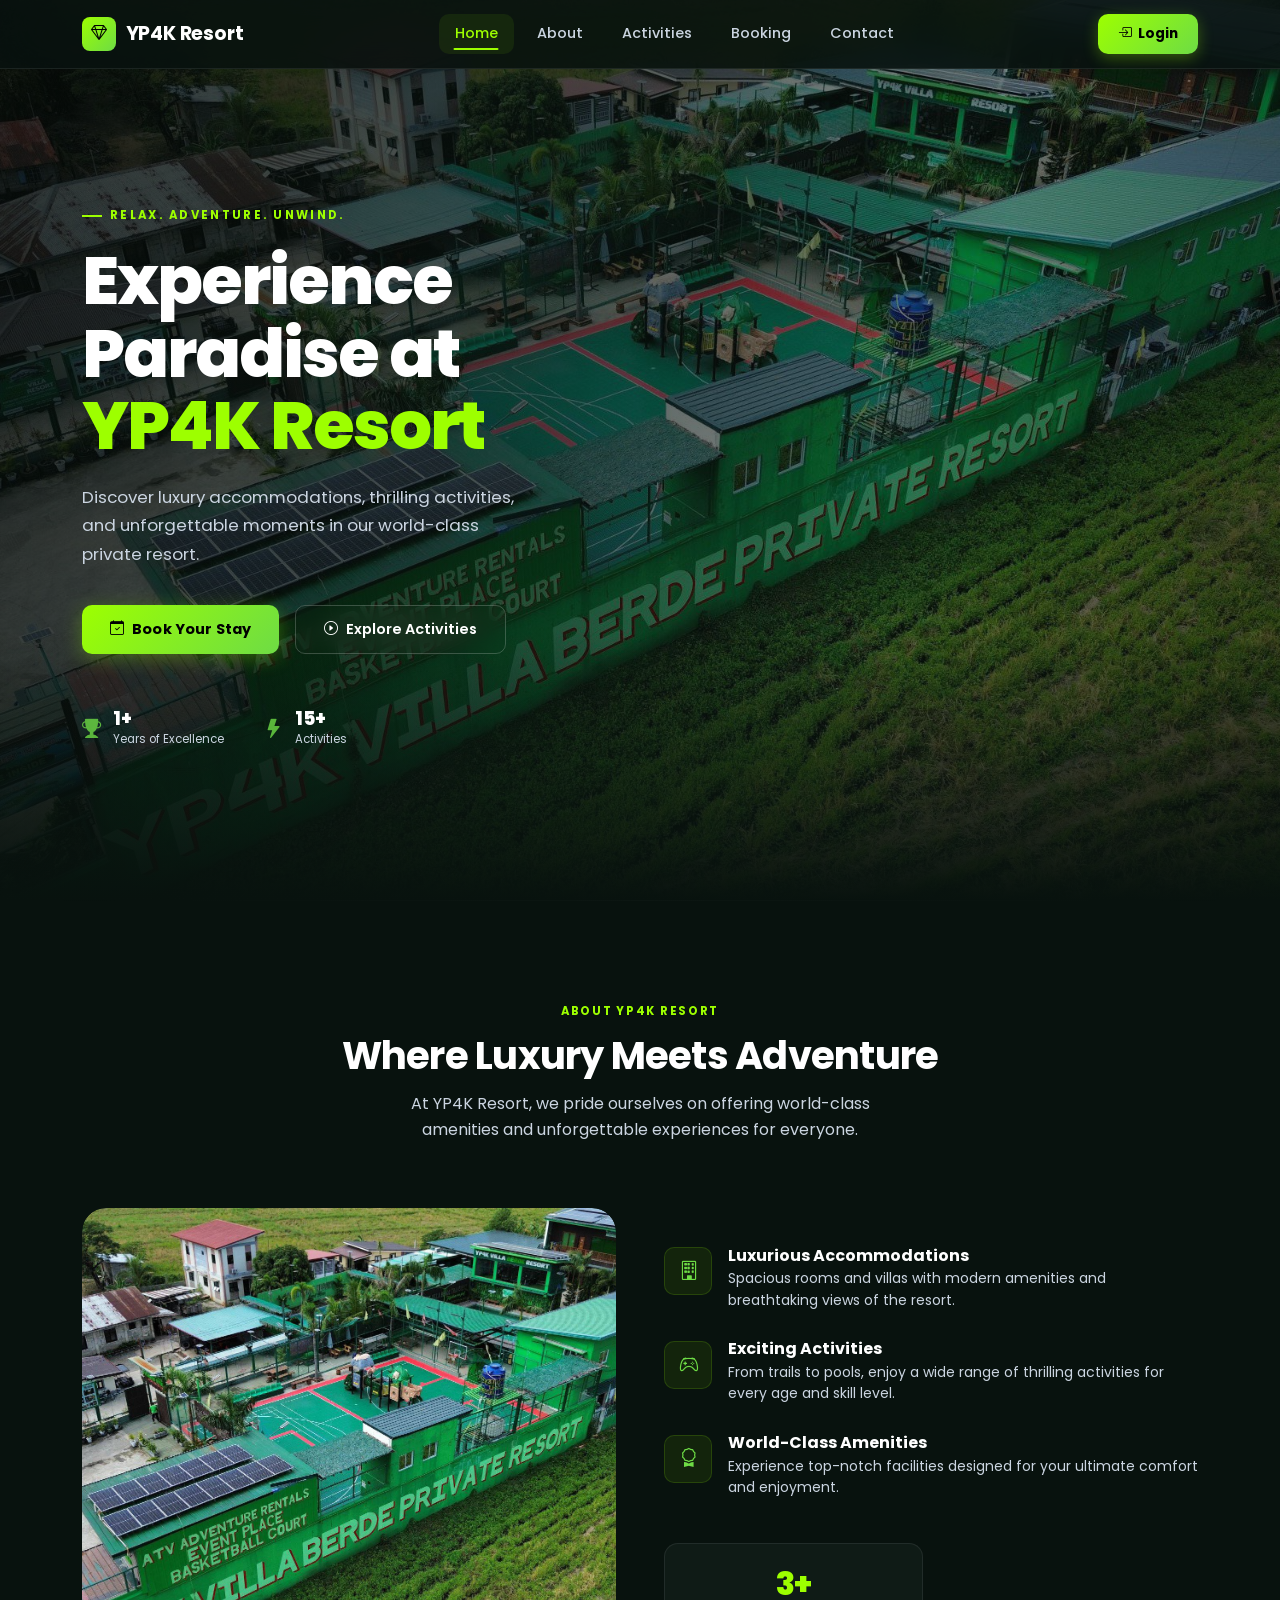
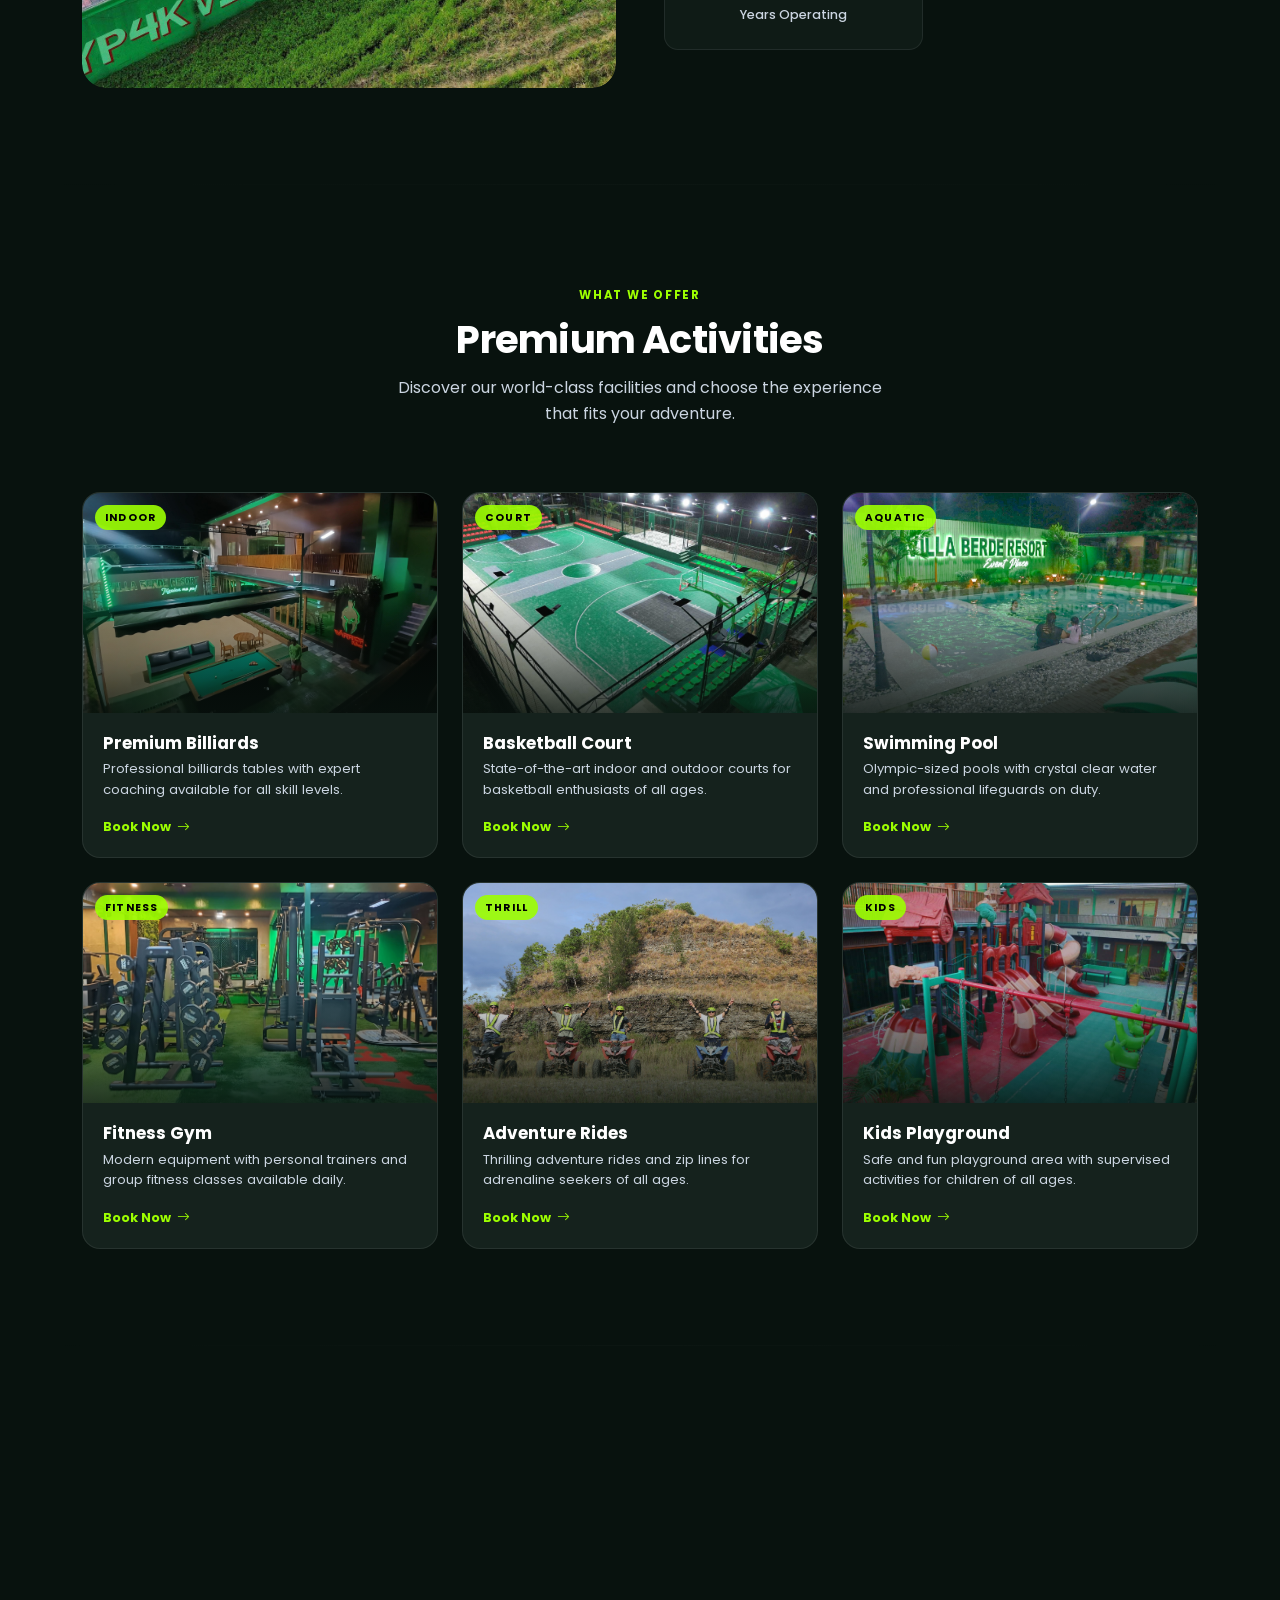
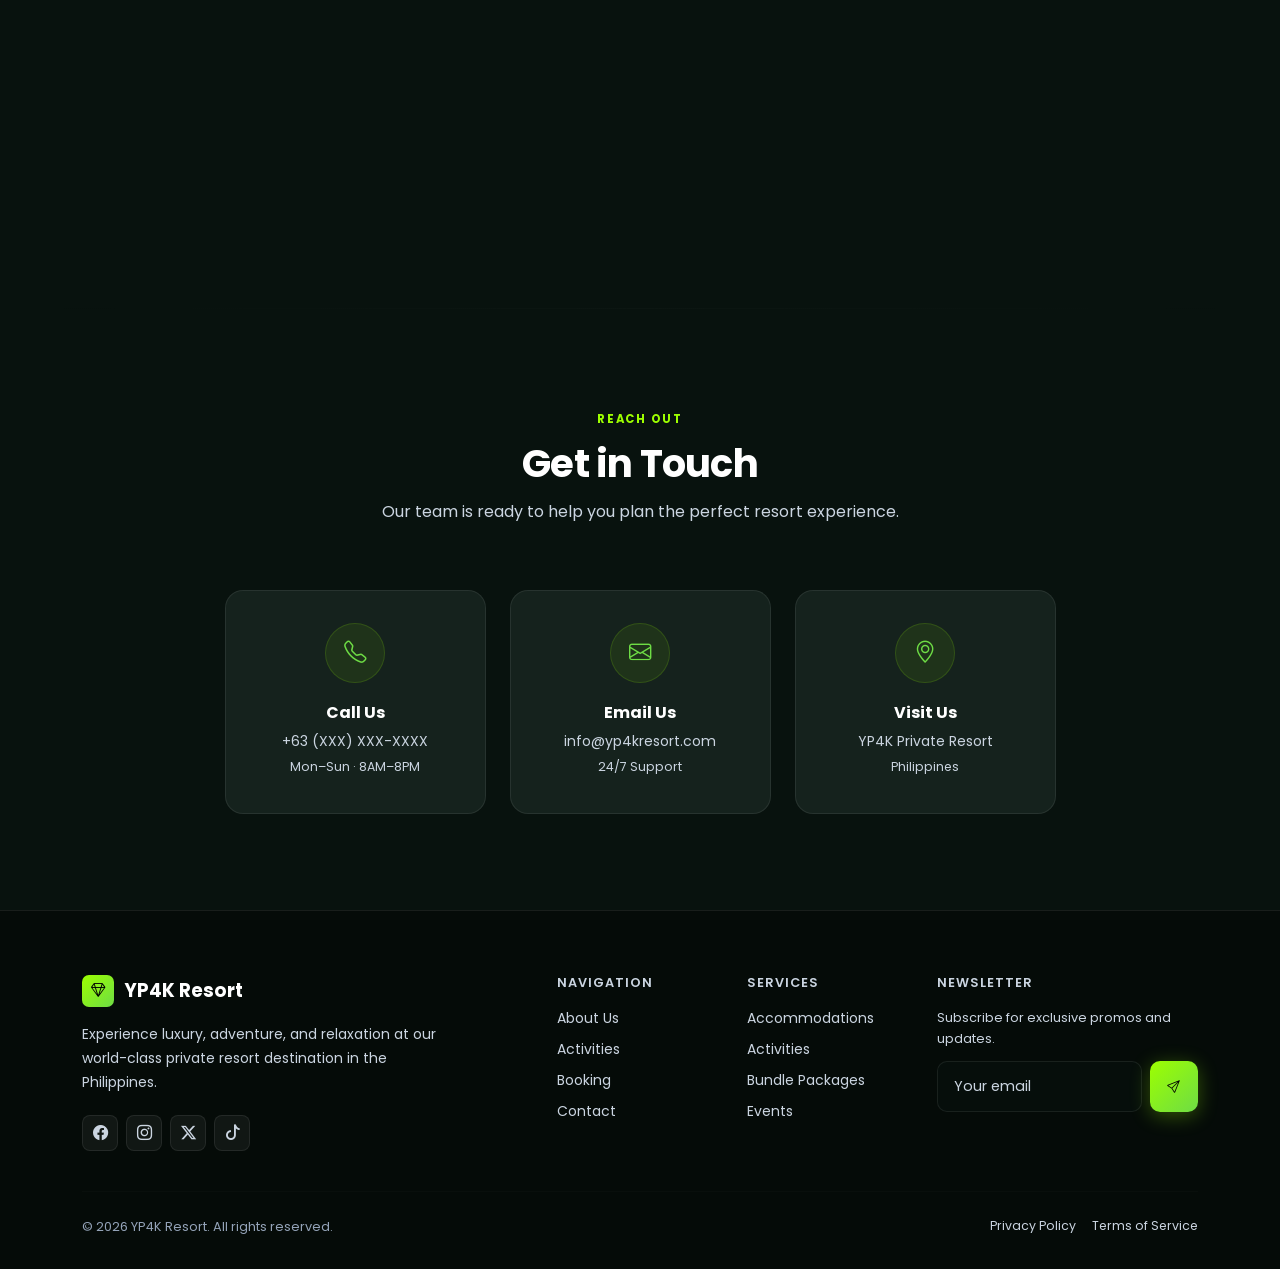
==== commit 0768a31e: "fixing index or home page" ====
--- a/index-new.html
+++ b/index-new.html
@@ -151,7 +151,7 @@
 
         /* Hero headline */
         .hero-headline {
-            font-size: clamp(2.4rem, 5vw, 4.2rem);
+            font-size: clamp(1.75rem, 6.5vw, 4.2rem);
             font-weight: 800;
             line-height: 1.08;
             letter-spacing: -0.03em;
@@ -644,6 +644,50 @@
             .hero {
                 min-height: auto;
                 padding: 7rem 0 5rem;
+            }
+        }
+
+        /* ── Small-mobile fixes (≤ 575px) ──────────────────── */
+        @media (max-width: 575px) {
+            .hero {
+                padding: 5.5rem 0 3rem;
+            }
+
+            .hero-headline {
+                font-size: clamp(1.6rem, 8.5vw, 2.4rem);
+            }
+
+            .hero-subtitle {
+                font-size: 0.9rem;
+                max-width: 100%;
+            }
+
+            .hero-stats {
+                gap: 1.25rem;
+            }
+
+            .hero-stat-value {
+                font-size: 0.95rem;
+            }
+
+            .hero-stat-label {
+                font-size: 0.65rem;
+            }
+
+            .hero-ctas {
+                gap: 0.6rem;
+            }
+
+            .promo-day-num {
+                font-size: 3rem;
+            }
+
+            .promo-price {
+                font-size: 2.2rem;
+            }
+
+            .cta-band {
+                padding: 2.5rem 1.25rem;
             }
         }
     </style>
@@ -686,7 +730,10 @@
                 </ul>
                 <div class="d-flex align-items-center gap-2 mt-3 mt-lg-0">
                     <!-- PWA Install Button (hidden until browser fires beforeinstallprompt) -->
-                    <button id="pwaInstallBtn" class="d-none align-items-center gap-2" style="background: rgba(157,255,0,0.1); border: 1px solid rgba(157,255,0,0.4); color: #9dff00; border-radius: 6px; padding: 0.45rem 1rem; font-size: 0.82rem; font-weight: 600; cursor: pointer; transition: all 0.2s ease; white-space: nowrap;" onmouseover="this.style.background='rgba(157,255,0,0.22)';this.style.boxShadow='0 0 12px rgba(157,255,0,0.3)'" onmouseout="this.style.background='rgba(157,255,0,0.1)';this.style.boxShadow='none'">
+                    <button id="pwaInstallBtn" class="d-none align-items-center gap-2"
+                        style="background: rgba(157,255,0,0.1); border: 1px solid rgba(157,255,0,0.4); color: #9dff00; border-radius: 6px; padding: 0.45rem 1rem; font-size: 0.82rem; font-weight: 600; cursor: pointer; transition: all 0.2s ease; white-space: nowrap;"
+                        onmouseover="this.style.background='rgba(157,255,0,0.22)';this.style.boxShadow='0 0 12px rgba(157,255,0,0.3)'"
+                        onmouseout="this.style.background='rgba(157,255,0,0.1)';this.style.boxShadow='none'">
                         <i class="bi bi-download me-1"></i> Install App
                     </button>
                     <a href="http://localhost/YP4K_Resort/Authentication/login.php" class="nav-btn-login">
@@ -742,15 +789,8 @@
                         <div class="hero-stat">
                             <i class="bi bi-trophy-fill hero-stat-icon"></i>
                             <div>
-                                <div class="hero-stat-value" data-count="15">0</div>
+                                <div class="hero-stat-value" data-count="2">0</div>
                                 <div class="hero-stat-label">Years of Excellence</div>
-                            </div>
-                        </div>
-                        <div class="hero-stat">
-                            <i class="bi bi-people-fill hero-stat-icon"></i>
-                            <div>
-                                <div class="hero-stat-value" data-count="50" data-suffix="K+">0</div>
-                                <div class="hero-stat-label">Happy Guests</div>
                             </div>
                         </div>
                         <div class="hero-stat">
@@ -758,14 +798,6 @@
                             <div>
                                 <div class="hero-stat-value" data-count="25" data-suffix="+">0</div>
                                 <div class="hero-stat-label">Activities</div>
-                            </div>
-                        </div>
-                        <div class="hero-stat">
-                            <i class="bi bi-star-fill hero-stat-icon"></i>
-                            <div>
-                                <div class="hero-stat-value" data-count="4.9" data-suffix="/5" data-decimal="true">0
-                                </div>
-                                <div class="hero-stat-label">Guest Rating</div>
                             </div>
                         </div>
                     </div>
@@ -829,18 +861,9 @@
                             <div class="stat-card-resort text-center">
                                 <div class="stat-value"
                                     style="font-size:2rem;font-weight:800;color:var(--accent);letter-spacing:-0.03em;">
-                                    15+</div>
+                                    3+</div>
                                 <div class="stat-label" style="font-size:0.8rem;color:var(--text-muted);">Years
                                     Operating</div>
-                            </div>
-                        </div>
-                        <div class="col-6">
-                            <div class="stat-card-resort text-center">
-                                <div class="stat-value"
-                                    style="font-size:2rem;font-weight:800;color:var(--accent);letter-spacing:-0.03em;">
-                                    4.9★</div>
-                                <div class="stat-label" style="font-size:0.8rem;color:var(--text-muted);">Guest Rating
-                                </div>
                             </div>
                         </div>
                     </div>
@@ -911,7 +934,7 @@
                 <div class="col-md-6 col-lg-4 reveal reveal-delay-1">
                     <div class="activity-card">
                         <div class="activity-img-wrap">
-                            <img src="assets/Images/GYM.jfif" alt="Gym" loading="lazy">
+                            <img src="assets/Images/GYM.jpg" alt="Gym" loading="lazy">
                             <span class="activity-type-badge">Fitness</span>
                             <div class="activity-img-overlay"></div>
                         </div>
@@ -1244,93 +1267,93 @@
             if (installBtn) installBtn.style.display = 'none';
         } else {
 
-        // Persist install state across browser cooldown gaps
-        let isInstalledLocally = localStorage.getItem('pwa_installed') === 'true';
-
-        function setButtonState(state) {
-            installBtn.classList.remove('d-none');
-            installBtn.style.display = 'inline-flex';
-            switch (state) {
-                case 'can-install':
-                    installBtn.innerHTML = '<i class="bi bi-download me-1"></i> Install App';
-                    installBtn.style.opacity = '1';
-                    installBtn.style.cursor = 'pointer';
-                    installBtn.title = 'Install YP4K Resort as an app on your device';
-                    break;
-                case 'installed':
-                    installBtn.innerHTML = '<i class="bi bi-check-circle me-1"></i> Already Installed';
-                    installBtn.style.opacity = '0.75';
-                    installBtn.style.cursor = 'default';
-                    installBtn.title = 'YP4K Resort is already installed on your device';
-                    break;
-                case 'standalone':
-                    installBtn.style.display = 'none';
-                    break;
-                case 'unavailable':
-                default:
-                    installBtn.innerHTML = '<i class="bi bi-download me-1"></i> Install App';
-                    installBtn.style.opacity = '0.65';
-                    installBtn.style.cursor = 'pointer';
-                    installBtn.title = 'Click for installation instructions';
-                    break;
-            }
-        }
-
-        // Set initial state on load
-        window.addEventListener('DOMContentLoaded', () => {
-            if (isStandalone) {
-                setButtonState('standalone');
-            } else if (isInstalledLocally) {
-                setButtonState('installed');
-            }
-            // Otherwise: stay hidden — browser will fire beforeinstallprompt when ready
-        });
-
-        // Browser fires this when the app becomes installable (or after cooldown ends)
-        window.addEventListener('beforeinstallprompt', e => {
-            e.preventDefault();
-            deferredInstallPrompt = e;
-            // If browser is offering install again, it means app was uninstalled
-            localStorage.removeItem('pwa_installed');
-            isInstalledLocally = false;
-            setButtonState('can-install');
-            installBtn.animate(
-                [{ opacity: 0, transform: 'translateY(-6px)' }, { opacity: 1, transform: 'translateY(0)' }],
-                { duration: 350, easing: 'ease-out', fill: 'forwards' }
-            );
-        });
-
-        // Handle button click based on current state
-        installBtn.addEventListener('click', async () => {
-            if (deferredInstallPrompt) {
-                // Prompt is ready — trigger native install
-                deferredInstallPrompt.prompt();
-                const { outcome } = await deferredInstallPrompt.userChoice;
-                if (outcome === 'accepted') {
-                    localStorage.setItem('pwa_installed', 'true');
-                    deferredInstallPrompt = null;
+            // Persist install state across browser cooldown gaps
+            let isInstalledLocally = localStorage.getItem('pwa_installed') === 'true';
+
+            function setButtonState(state) {
+                installBtn.classList.remove('d-none');
+                installBtn.style.display = 'inline-flex';
+                switch (state) {
+                    case 'can-install':
+                        installBtn.innerHTML = '<i class="bi bi-download me-1"></i> Install App';
+                        installBtn.style.opacity = '1';
+                        installBtn.style.cursor = 'pointer';
+                        installBtn.title = 'Install YP4K Resort as an app on your device';
+                        break;
+                    case 'installed':
+                        installBtn.innerHTML = '<i class="bi bi-check-circle me-1"></i> Already Installed';
+                        installBtn.style.opacity = '0.75';
+                        installBtn.style.cursor = 'default';
+                        installBtn.title = 'YP4K Resort is already installed on your device';
+                        break;
+                    case 'standalone':
+                        installBtn.style.display = 'none';
+                        break;
+                    case 'unavailable':
+                    default:
+                        installBtn.innerHTML = '<i class="bi bi-download me-1"></i> Install App';
+                        installBtn.style.opacity = '0.65';
+                        installBtn.style.cursor = 'pointer';
+                        installBtn.title = 'Click for installation instructions';
+                        break;
+                }
+            }
+
+            // Set initial state on load
+            window.addEventListener('DOMContentLoaded', () => {
+                if (isStandalone) {
+                    setButtonState('standalone');
+                } else if (isInstalledLocally) {
                     setButtonState('installed');
                 }
-            } else if (isInstalledLocally || isStandalone) {
-                // Already installed
-                showInstallToast('\u2713 YP4K Resort is already installed on your device!', 'success');
-            } else {
-                // Browser cooldown or unsupported — give manual instructions
-                showInstallToast(
-                    '\uD83D\uDCF2 To install: open your browser menu (\u22EE) and select "Install App" or "Add to Home Screen".',
-                    'info'
+                // Otherwise: stay hidden — browser will fire beforeinstallprompt when ready
+            });
+
+            // Browser fires this when the app becomes installable (or after cooldown ends)
+            window.addEventListener('beforeinstallprompt', e => {
+                e.preventDefault();
+                deferredInstallPrompt = e;
+                // If browser is offering install again, it means app was uninstalled
+                localStorage.removeItem('pwa_installed');
+                isInstalledLocally = false;
+                setButtonState('can-install');
+                installBtn.animate(
+                    [{ opacity: 0, transform: 'translateY(-6px)' }, { opacity: 1, transform: 'translateY(0)' }],
+                    { duration: 350, easing: 'ease-out', fill: 'forwards' }
                 );
-            }
-        });
-
-        // Fired by the browser after a successful install
-        window.addEventListener('appinstalled', () => {
-            localStorage.setItem('pwa_installed', 'true');
-            isInstalledLocally = true;
-            deferredInstallPrompt = null;
-            setButtonState('installed');
-            showInstallToast('🎉 YP4K Resort installed! Find it on your home screen or Start menu.', 'success');
-        });
+            });
+
+            // Handle button click based on current state
+            installBtn.addEventListener('click', async () => {
+                if (deferredInstallPrompt) {
+                    // Prompt is ready — trigger native install
+                    deferredInstallPrompt.prompt();
+                    const { outcome } = await deferredInstallPrompt.userChoice;
+                    if (outcome === 'accepted') {
+                        localStorage.setItem('pwa_installed', 'true');
+                        deferredInstallPrompt = null;
+                        setButtonState('installed');
+                    }
+                } else if (isInstalledLocally || isStandalone) {
+                    // Already installed
+                    showInstallToast('\u2713 YP4K Resort is already installed on your device!', 'success');
+                } else {
+                    // Browser cooldown or unsupported — give manual instructions
+                    showInstallToast(
+                        '\uD83D\uDCF2 To install: open your browser menu (\u22EE) and select "Install App" or "Add to Home Screen".',
+                        'info'
+                    );
+                }
+            });
+
+            // Fired by the browser after a successful install
+            window.addEventListener('appinstalled', () => {
+                localStorage.setItem('pwa_installed', 'true');
+                isInstalledLocally = true;
+                deferredInstallPrompt = null;
+                setButtonState('installed');
+                showInstallToast('🎉 YP4K Resort installed! Find it on your home screen or Start menu.', 'success');
+            });
 
         } // end: else (not standalone)
 
@@ -1340,7 +1363,7 @@
             if (existing) existing.remove();
             const colors = {
                 success: { bg: 'rgba(157,255,0,0.12)', border: 'rgba(157,255,0,0.5)', text: '#9dff00' },
-                info:    { bg: 'rgba(0,212,255,0.12)', border: 'rgba(0,212,255,0.4)', text: '#00d4ff' }
+                info: { bg: 'rgba(0,212,255,0.12)', border: 'rgba(0,212,255,0.4)', text: '#00d4ff' }
             };
             const c = colors[type] || colors.info;
             const toast = document.createElement('div');
--- a/css/resort-theme.css
+++ b/css/resort-theme.css
@@ -73,7 +73,7 @@
   margin: 0; padding: 0; box-sizing: border-box;
 }
 
-html { scroll-behavior: smooth; }
+html { scroll-behavior: smooth; overflow-x: hidden; }
 
 body {
   font-family: var(--font);
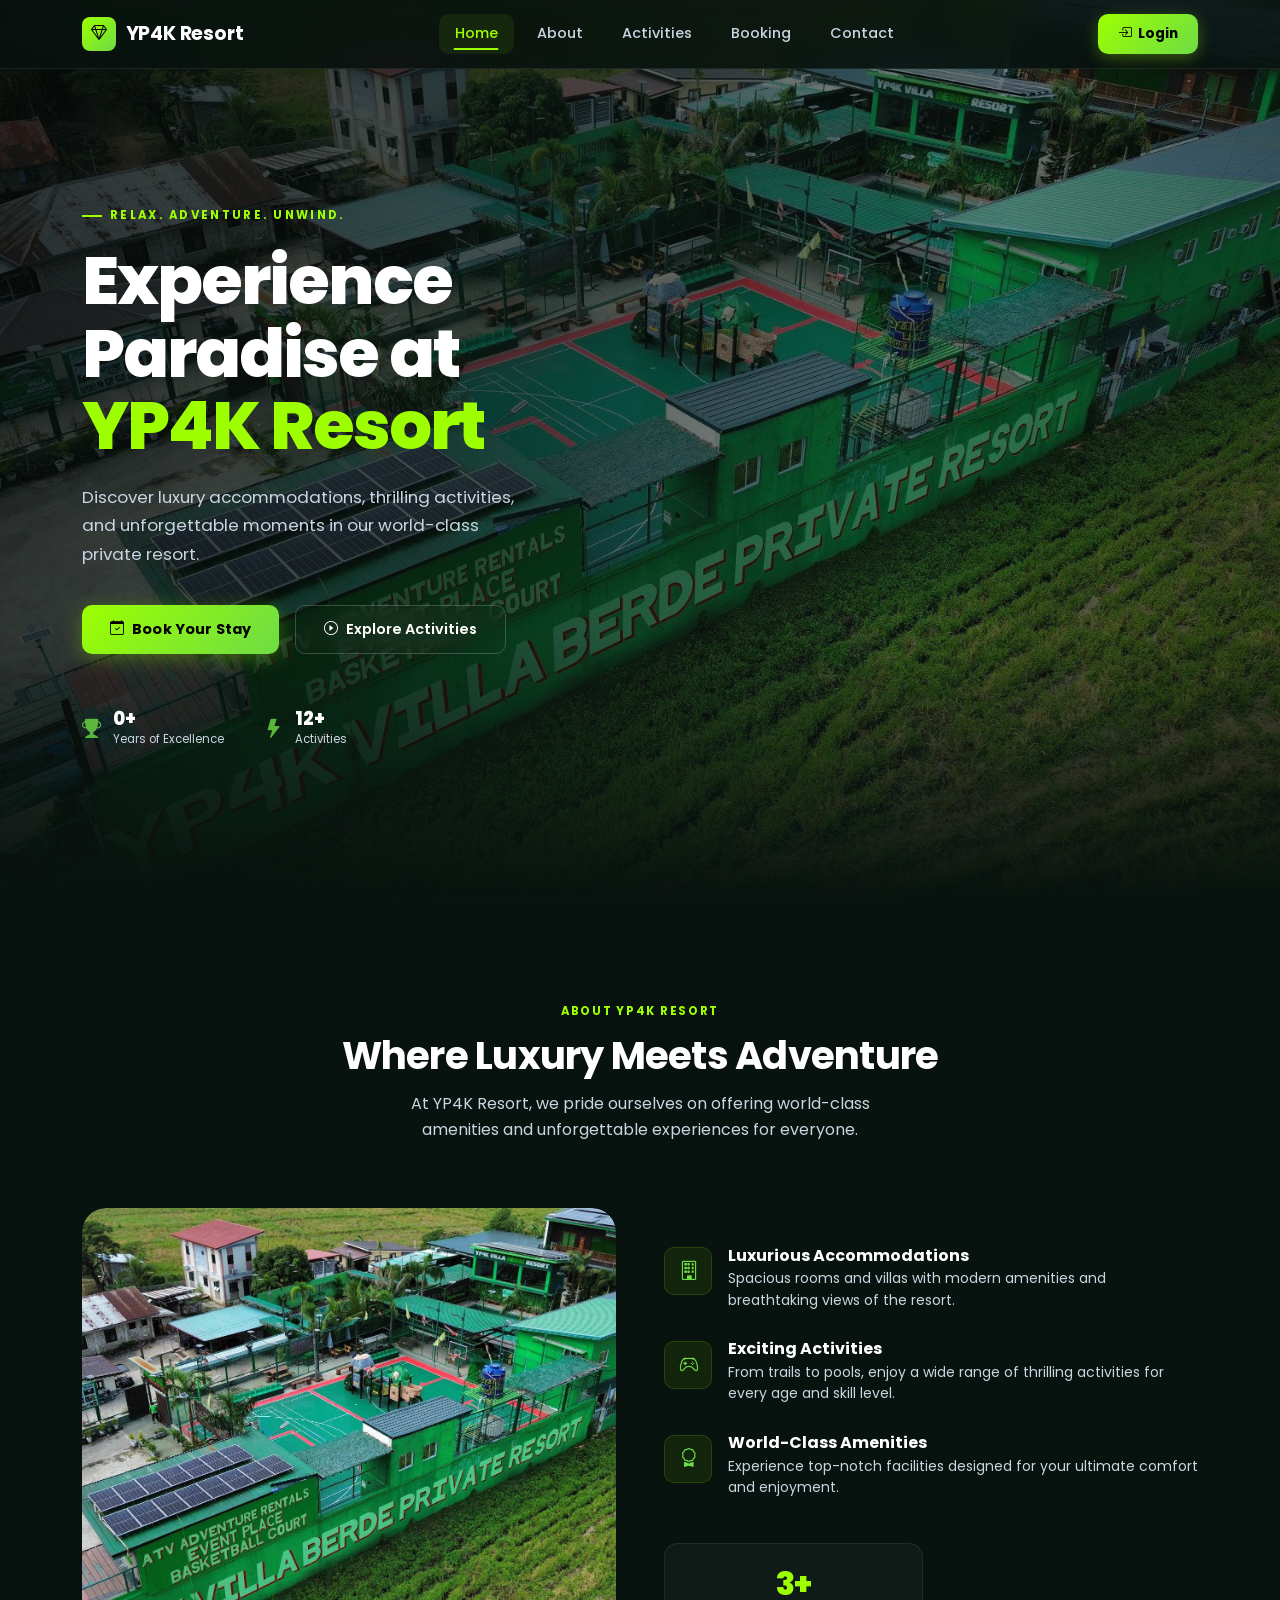
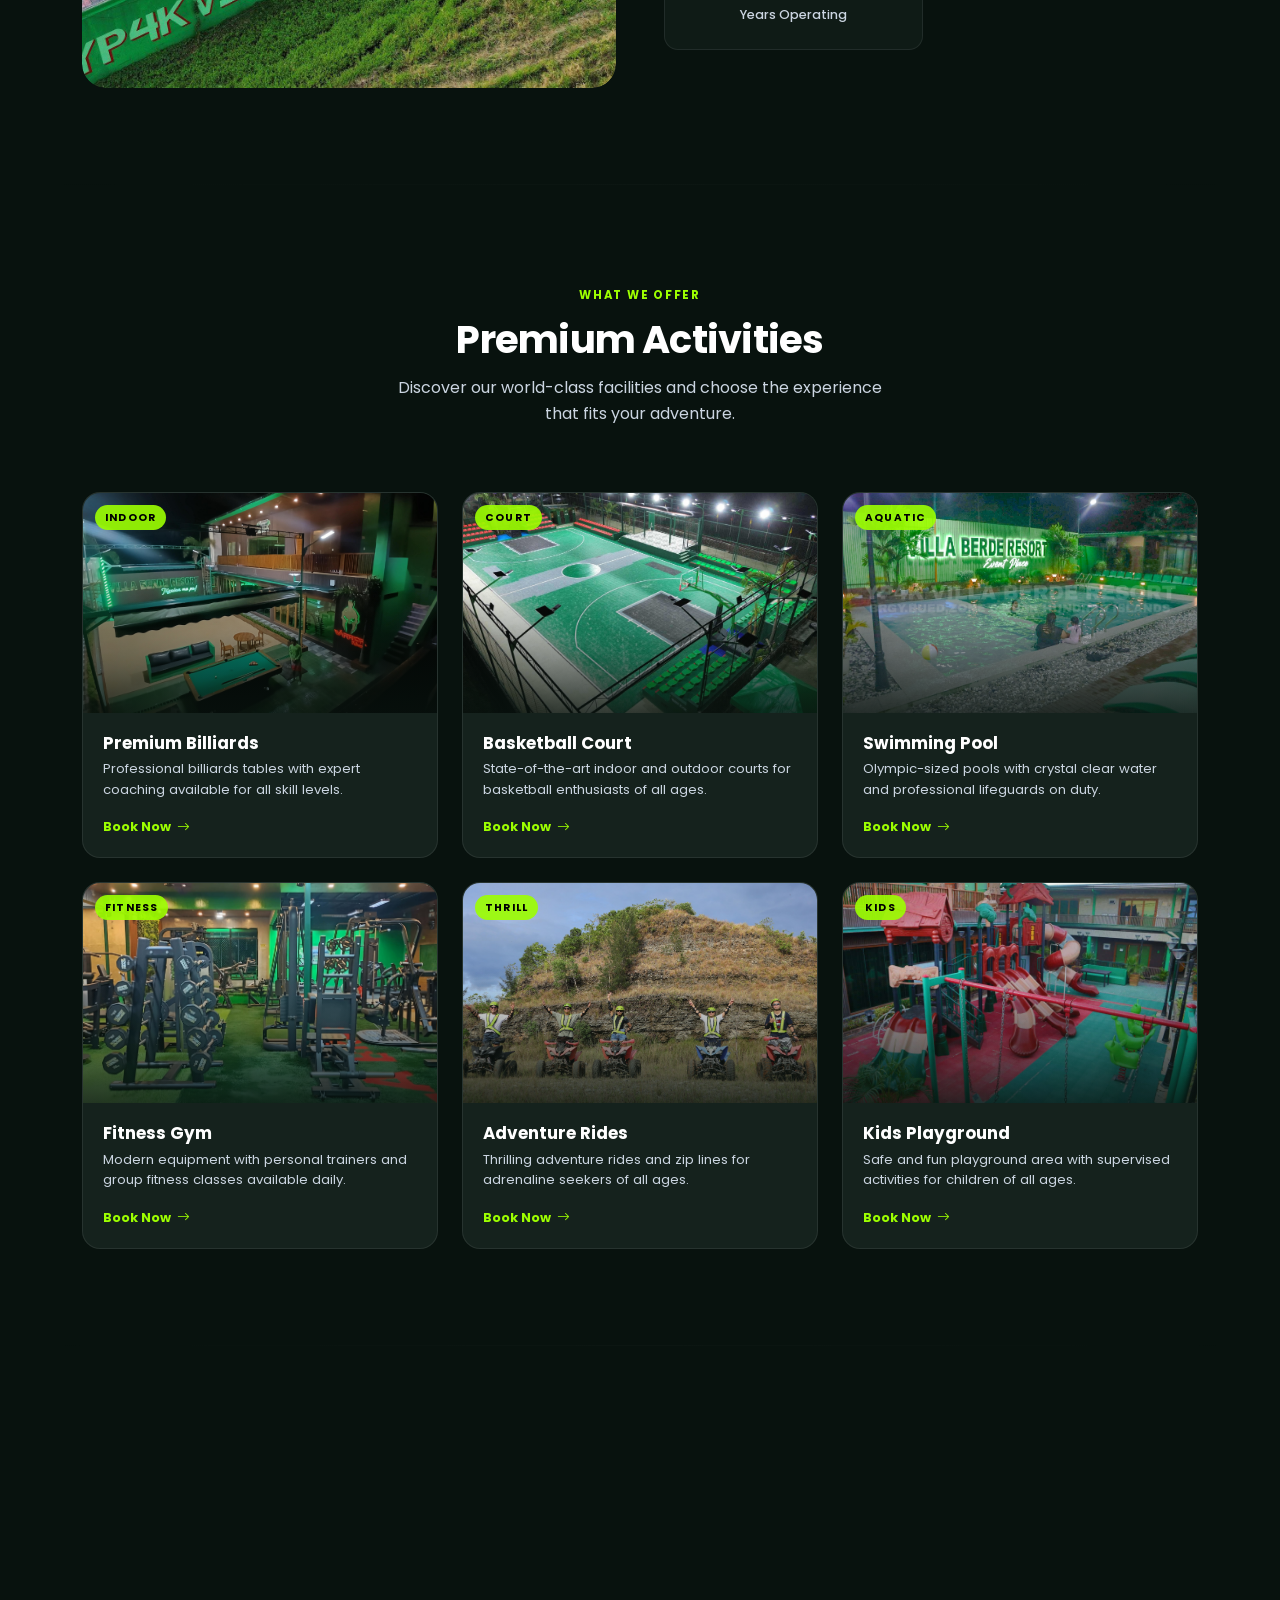
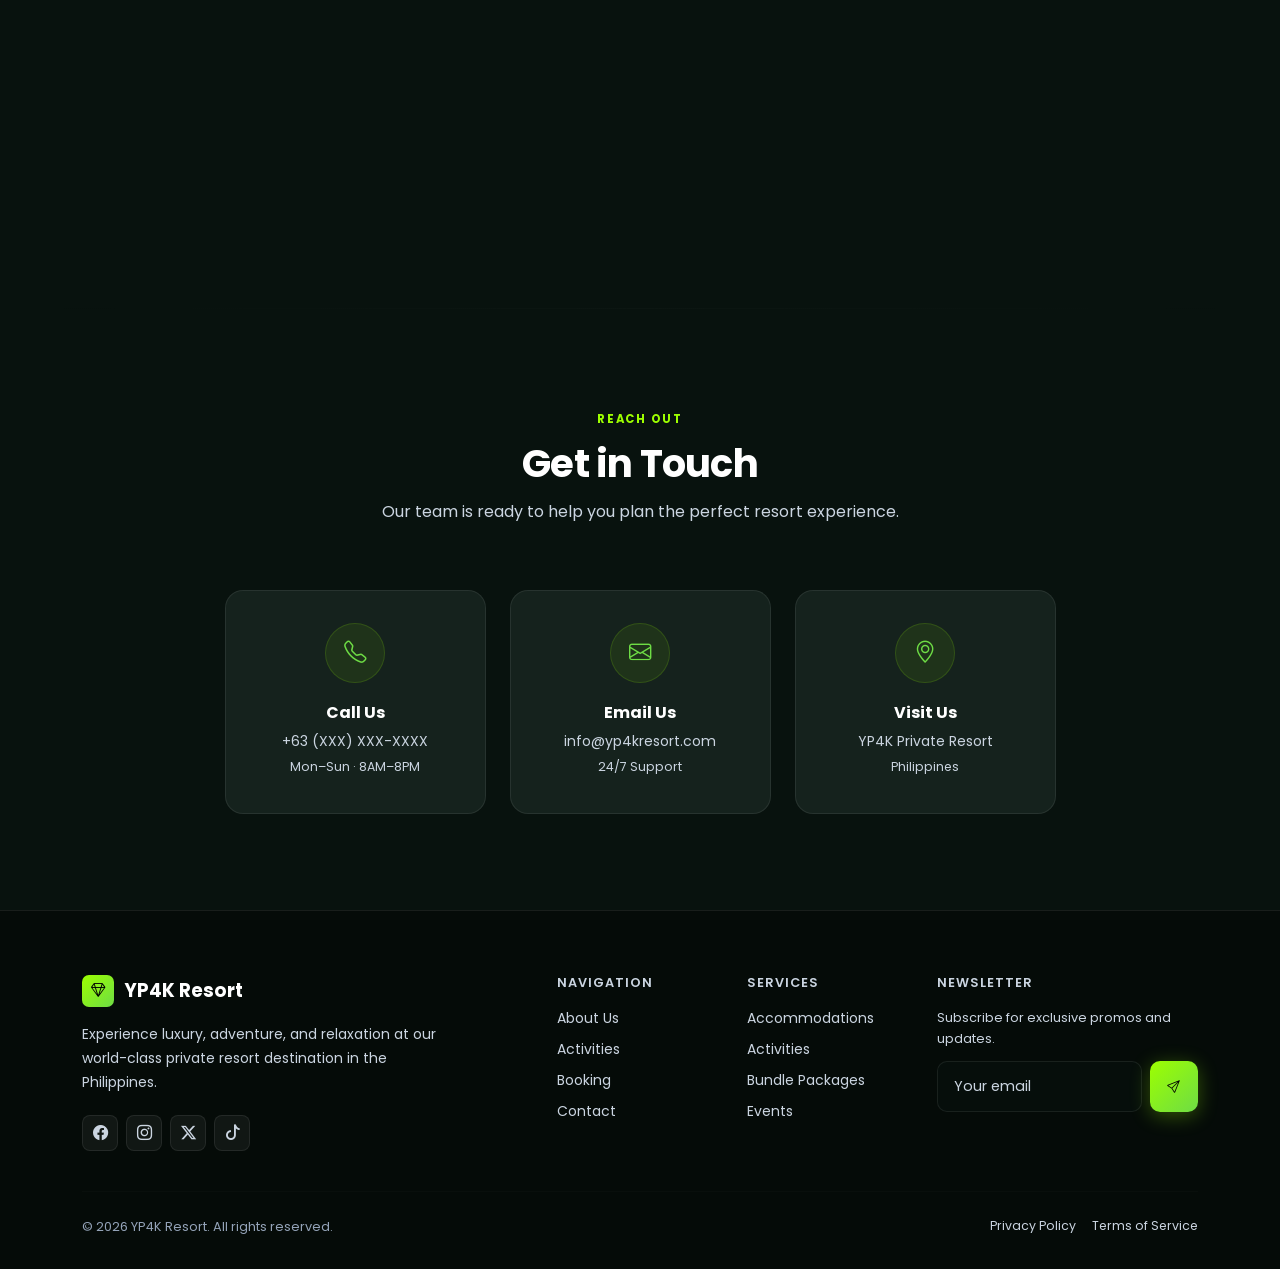
==== commit 08483c48: "fixed index or homepage activites UI" ====
--- a/index-new.html
+++ b/index-new.html
@@ -885,7 +885,7 @@
                 <p>Discover our world-class facilities and choose the experience that fits your adventure.</p>
             </div>
 
-            <div class="row g-4">
+            <div class="row g-4 row-cols-2 row-cols-lg-3">
                 <div class="col-md-6 col-lg-4 reveal">
                     <div class="activity-card">
                         <div class="activity-img-wrap">
